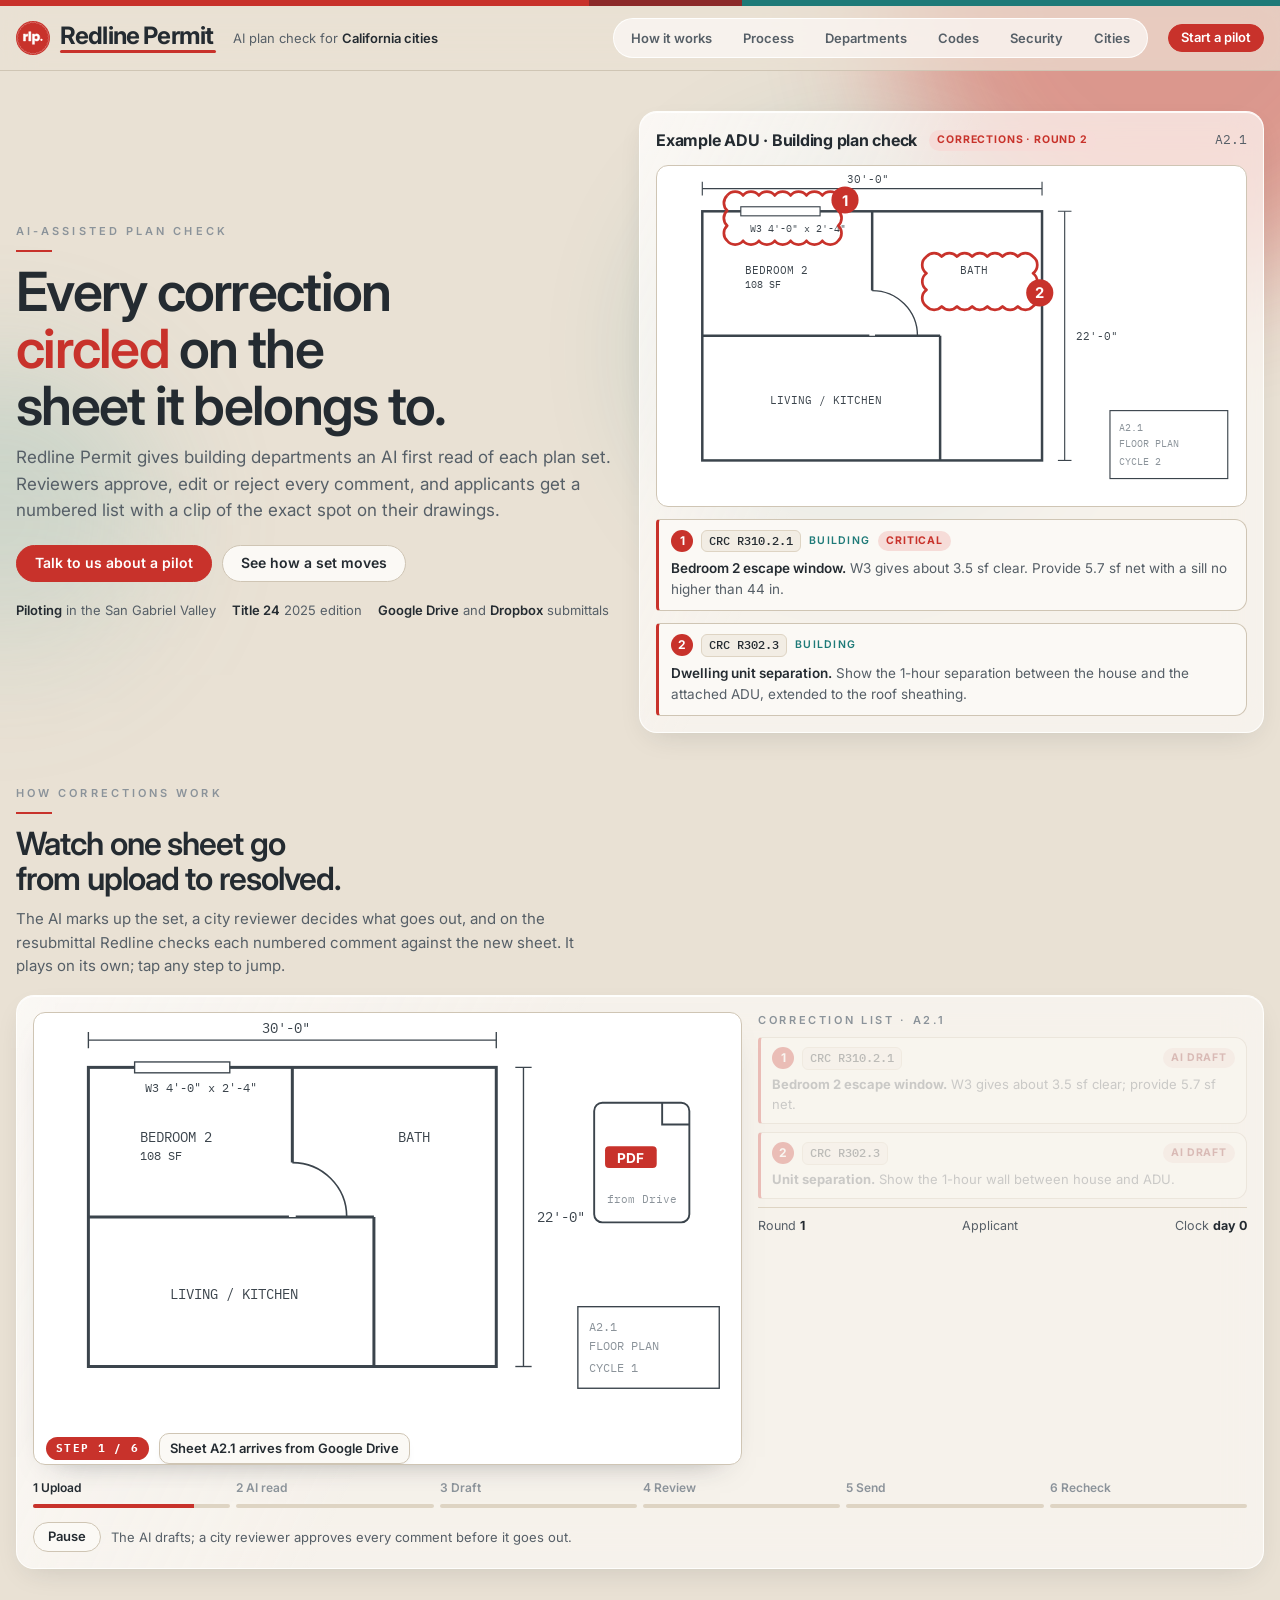
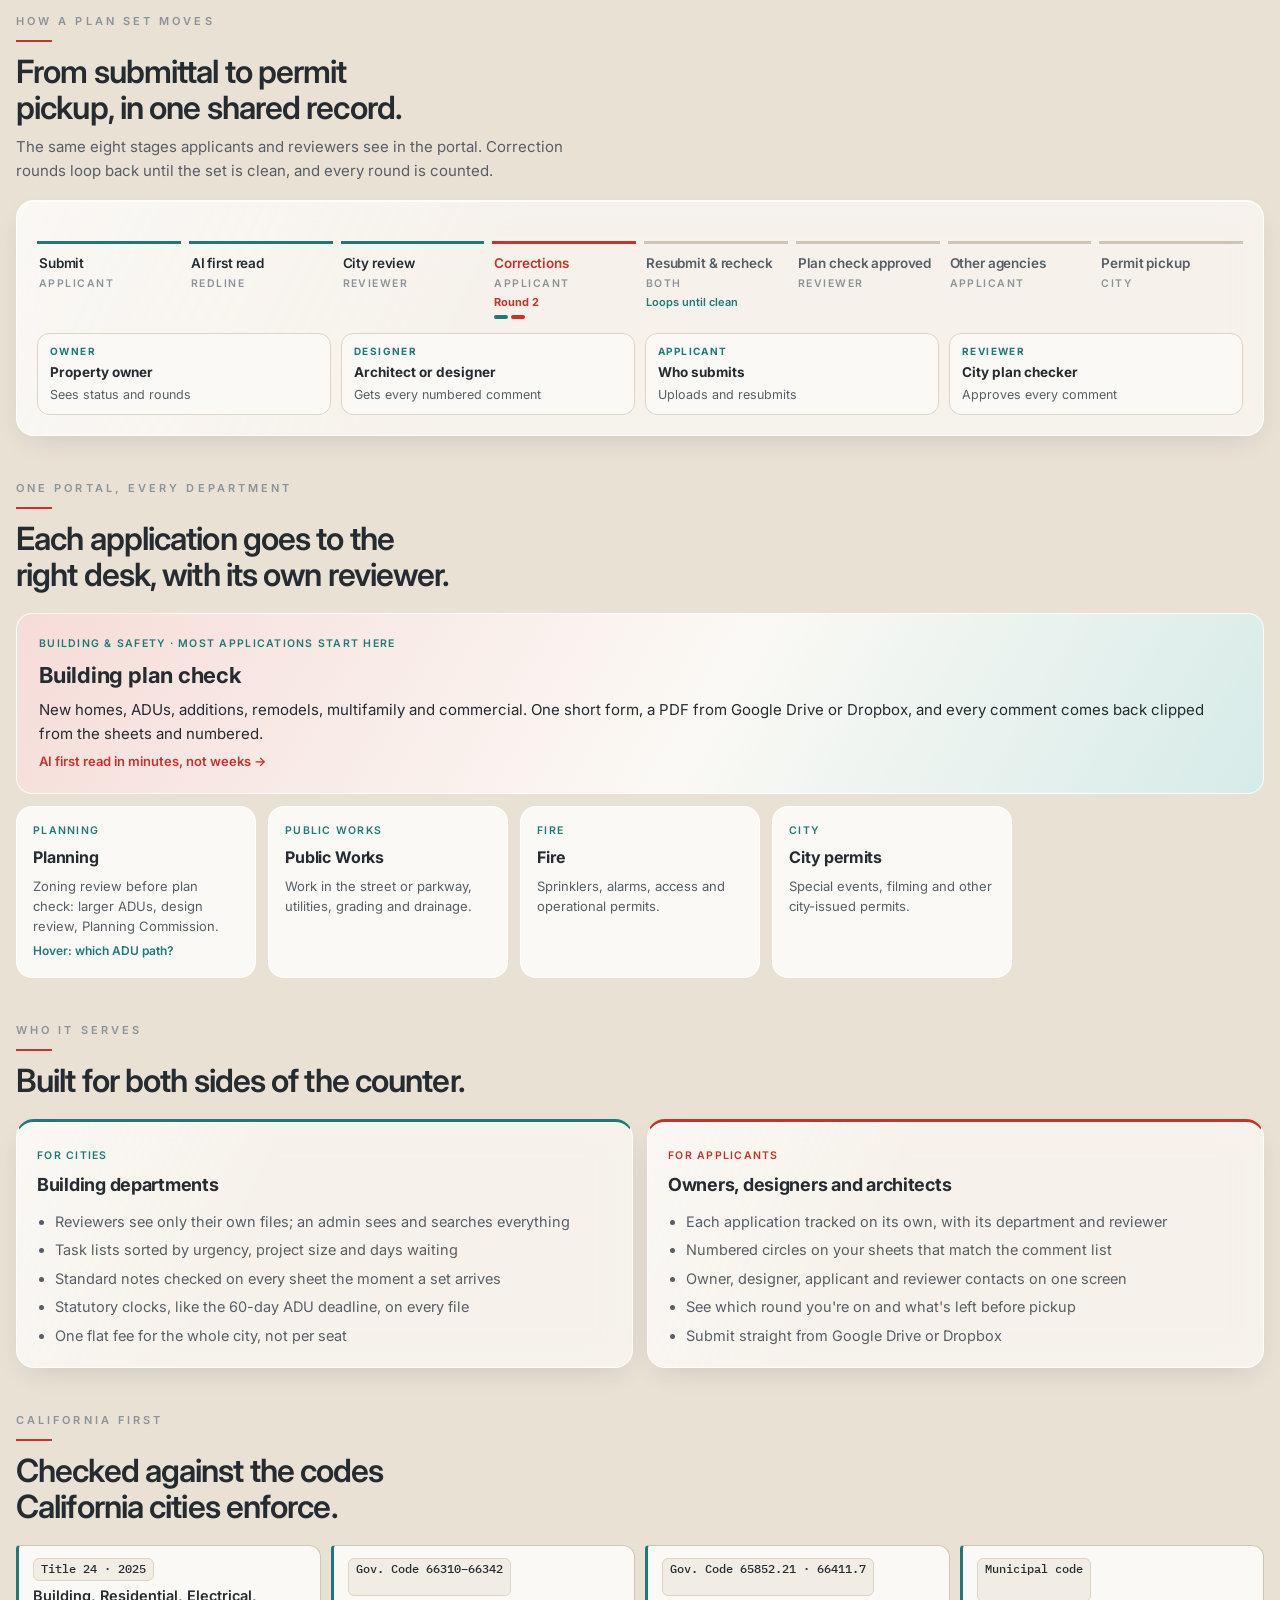
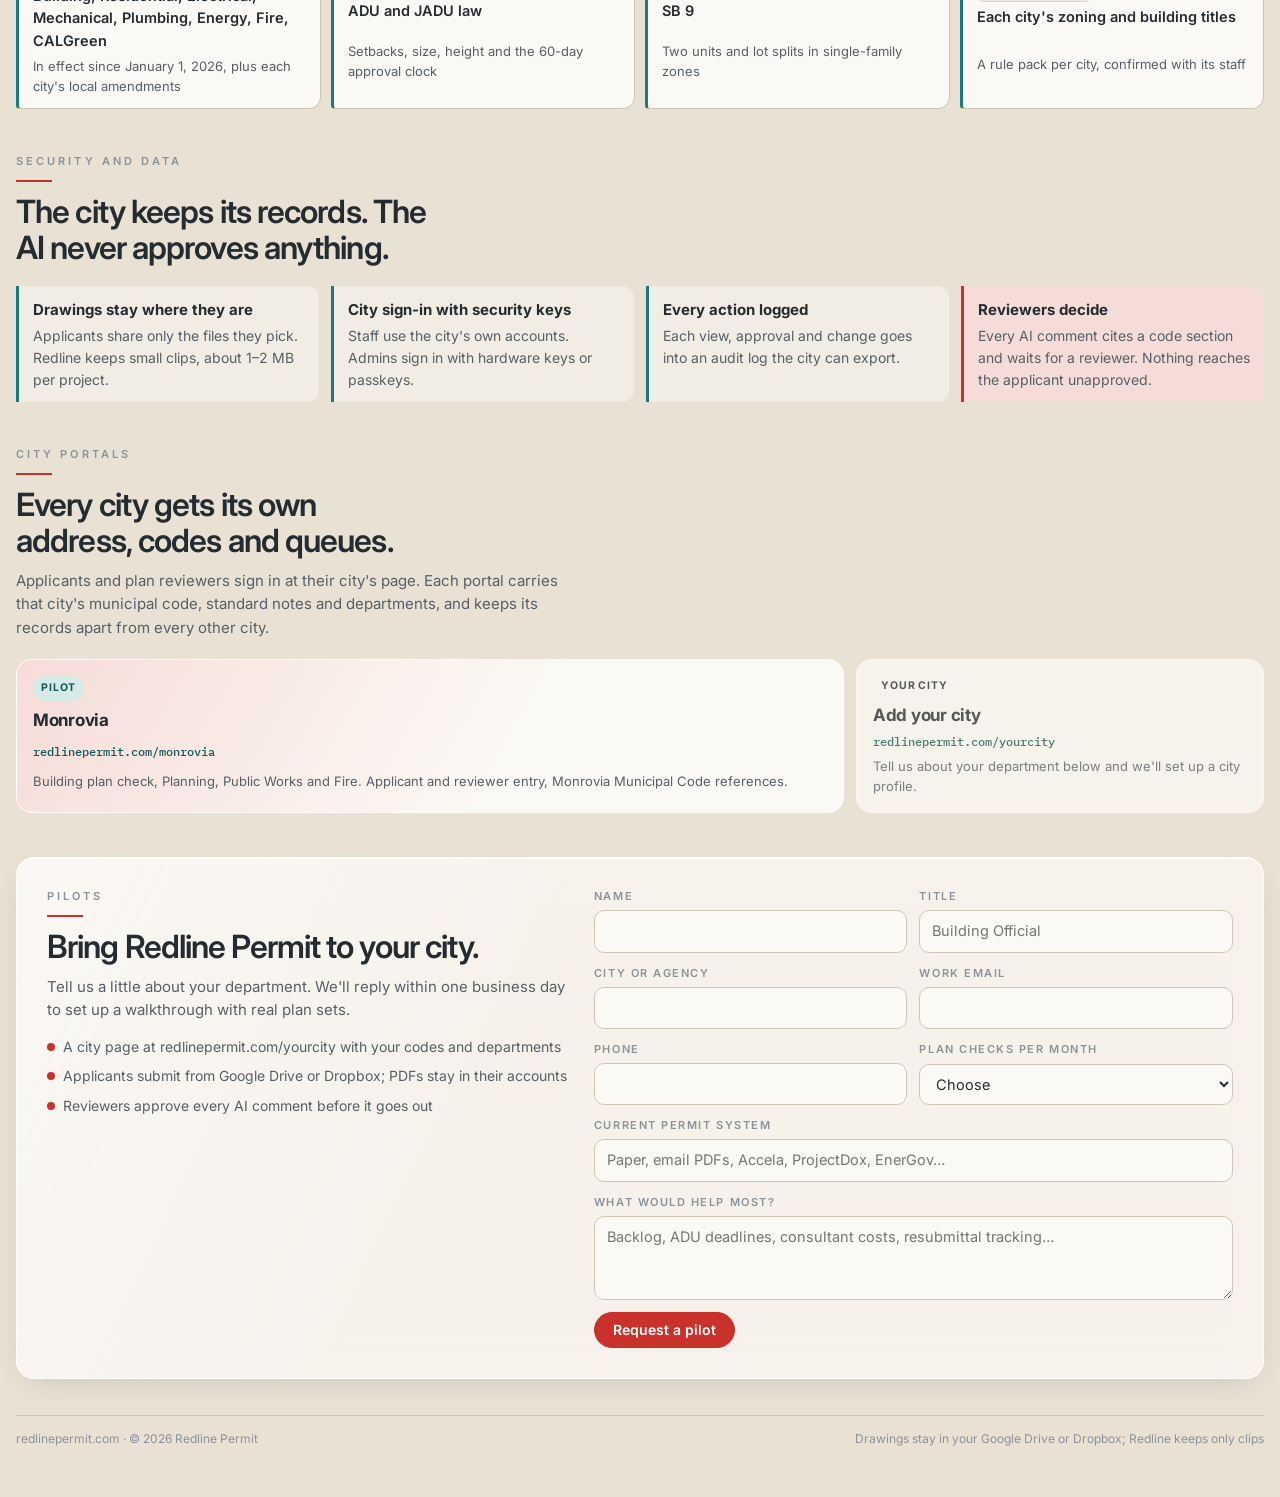
==== index.html @ 9be6566a "Landing: autoplaying corrections player, city portals section, pilot intake form Co-Authored-By: Cla" ====
<!doctype html>
<html lang="en">
<head>
<meta charset="utf-8">
<meta name="viewport" content="width=device-width, initial-scale=1">
<title>Redline Permit · AI plan check for California cities</title>
<meta name="description" content="Redline Permit: AI-assisted plan check for California cities. Every correction circled on the sheet it belongs to.">
<link rel="icon" type="image/svg+xml" href="logo.svg">
<meta property="og:title" content="Redline Permit · AI plan check for California cities">
<meta property="og:description" content="Redline Permit: AI-assisted plan check for California cities. Every correction circled on the sheet it belongs to.">
<meta property="og:image" content="https://redlinepermit.com/logo.svg">
<link rel="preconnect" href="https://fonts.googleapis.com">
<link rel="preconnect" href="https://fonts.gstatic.com" crossorigin>
<link rel="stylesheet" href="https://fonts.googleapis.com/css2?family=Inter:wght@400;500;600;700&family=IBM+Plex+Mono:wght@400;500&display=swap">
<link rel="stylesheet" href="assets/rp.css">
</head>
<body>
<div class="bg" aria-hidden="true"><span class="orb a"></span><span class="orb b"></span><span class="orb c"></span></div>
<div class="topline" aria-hidden="true"></div>
<header class="top"><div class="top-in">
  <a class="brandwrap" href="#" aria-label="Redline Permit home"><img class="mark" src="logo.svg" alt="" width="34" height="34"><span class="brand">Redline Permit</span></a>
  <span class="city">AI plan check for <b>California cities</b></span>
  <span class="spacer"></span>
  <nav class="seg" aria-label="Sections"><a href="#corrections">How it works</a><a href="#process">Process</a><a href="#departments">Departments</a><a href="#codes">Codes</a><a href="#security">Security</a><a href="#cities">Cities</a></nav>
  <a class="btn primary sm" href="#contact">Start a pilot</a>
</div></header>

<div class="wrap">
  <main>
    <div class="hero">
      <div>
        <div class="kicker">AI-assisted plan check</div>
        <h1>Every correction <em>circled</em> on the sheet it belongs to.</h1>
        <p class="sub">Redline Permit gives building departments an AI first read of each plan set. Reviewers approve, edit or reject every comment, and applicants get a numbered list with a clip of the exact spot on their drawings.</p>
        <div class="ctas"><a class="btn primary" href="#contact">Talk to us about a pilot</a><a class="btn" href="#process">See how a set moves</a></div>
        <div class="facts"><span><b>Piloting</b> in the San Gabriel Valley</span><span><b>Title 24</b> 2025 edition</span><span><b>Google Drive</b> and <b>Dropbox</b> submittals</span></div>
      </div>

      <figure class="panel ws" style="margin:0" aria-label="Example: a floor plan sheet with two numbered corrections circled in red">
        <div class="ws-h"><b>Example ADU · Building plan check</b><span class="pill p-corr">Corrections · round 2</span><span class="spacer"></span><span class="small" style="font-family:var(--f-mono)">A2.1</span></div>
        <div class="sheet-main">
          <svg viewBox="0 0 520 300" role="img" aria-hidden="true">
            <g fill="none" stroke="var(--line)" stroke-width="2.2">
              <rect x="40" y="40" width="300" height="220"/>
              <line x1="190" y1="40" x2="190" y2="150"/><line x1="40" y1="150" x2="250" y2="150"/><line x1="250" y1="150" x2="250" y2="260"/>
              <line x1="190" y1="110" x2="190" y2="150" stroke="var(--sheet)" stroke-width="5"/>
              <path d="M190 110 A40 40 0 0 1 230 150" stroke-width="1.2"/>
            </g>
            <g fill="none" stroke="var(--line)" stroke-width="1">
              <line x1="40" y1="20" x2="340" y2="20"/><line x1="40" y1="14" x2="40" y2="26"/><line x1="340" y1="14" x2="340" y2="26"/>
              <line x1="360" y1="40" x2="360" y2="260"/><line x1="354" y1="40" x2="366" y2="40"/><line x1="354" y1="260" x2="366" y2="260"/>
              <rect x="74" y="36" width="70" height="8" fill="var(--sheet)"/>
            </g>
            <g font-family="IBM Plex Mono, monospace" font-size="10" fill="var(--line)">
              <text x="168" y="15">30'-0"</text><text x="370" y="154">22'-0"</text>
              <text x="78" y="95">BEDROOM 2</text><text x="78" y="108" font-size="9">108 SF</text>
              <text x="268" y="95">BATH</text><text x="100" y="210">LIVING / KITCHEN</text>
              <text x="82" y="58" font-size="9">W3 4'-0" x 2'-4"</text>
            </g>
            <path id="cloud1" fill="none" stroke="var(--red)" stroke-width="2.4" stroke-linejoin="round"/>
            <path id="cloud2" fill="none" stroke="var(--red)" stroke-width="2.4" stroke-linejoin="round"/>
            <g font-family="Inter, sans-serif" font-weight="700" font-size="13" text-anchor="middle">
              <circle cx="166" cy="30" r="12" fill="var(--red)"/><text x="166" y="35" fill="#fff">1</text>
              <circle cx="338" cy="112" r="12" fill="var(--red)"/><text x="338" y="117" fill="#fff">2</text>
            </g>
            <g font-family="IBM Plex Mono, monospace" font-size="9" fill="var(--ink3)">
              <rect x="400" y="216" width="104" height="60" fill="none" stroke="var(--line)" stroke-width="1"/>
              <text x="408" y="234">A2.1</text><text x="408" y="248">FLOOR PLAN</text><text x="408" y="264">CYCLE 2</text>
            </g>
          </svg>
        </div>
        <div class="corr"><div class="corr-h"><span class="num">1</span><span class="cite">CRC R310.2.1</span><span class="dept">Building</span><span class="pill p-corr">Critical</span></div>
          <p><b>Bedroom 2 escape window.</b> W3 gives about 3.5 sf clear. Provide 5.7 sf net with a sill no higher than 44 in.</p></div>
        <div class="corr"><div class="corr-h"><span class="num">2</span><span class="cite">CRC R302.3</span><span class="dept">Building</span></div>
          <p><b>Dwelling unit separation.</b> Show the 1-hour separation between the house and the attached ADU, extended to the roof sheathing.</p></div>
      </figure>
    </div>

    <section id="corrections">
      <div class="kicker">How corrections work</div>
      <h2>Watch one sheet go from upload to resolved.</h2>
      <p class="sub">The AI marks up the set, a city reviewer decides what goes out, and on the resubmittal Redline checks each numbered comment against the new sheet. It plays on its own; tap any step to jump.</p>
      <div class="panel player" id="anim" aria-label="Animated example of a correction cycle">
        <div class="pl-grid">
          <div class="stagebox" id="stage">
            <svg viewBox="0 0 520 300" role="img" aria-label="Floor plan sheet A2.1 with corrections being marked">
              <g class="sheetg">
                <g fill="none" stroke="var(--line)" stroke-width="2.2">
                  <rect x="40" y="40" width="300" height="220"/>
                  <line x1="190" y1="40" x2="190" y2="150"/><line x1="40" y1="150" x2="250" y2="150"/><line x1="250" y1="150" x2="250" y2="260"/>
                  <line x1="190" y1="110" x2="190" y2="150" stroke="var(--sheet)" stroke-width="5"/>
                  <path d="M190 110 A40 40 0 0 1 230 150" stroke-width="1.2"/>
                </g>
                <g fill="none" stroke="var(--line)" stroke-width="1">
                  <line x1="40" y1="20" x2="340" y2="20"/><line x1="40" y1="14" x2="40" y2="26"/><line x1="340" y1="14" x2="340" y2="26"/>
                  <line x1="360" y1="40" x2="360" y2="260"/><line x1="354" y1="40" x2="366" y2="40"/><line x1="354" y1="260" x2="366" y2="260"/>
                  <rect class="win-old" x="74" y="36" width="70" height="8" fill="var(--sheet)"/>
                  <rect class="win-new" x="64" y="36" width="96" height="8" fill="var(--sheet)"/>
                </g>
                <g font-family="IBM Plex Mono, monospace" font-size="10" fill="var(--line)">
                  <text x="168" y="15">30'-0"</text><text x="370" y="154">22'-0"</text>
                  <text x="78" y="95">BEDROOM 2</text><text x="78" y="108" font-size="9">108 SF</text>
                  <text x="268" y="95">BATH</text><text x="100" y="210">LIVING / KITCHEN</text>
                  <text class="win-old" x="82" y="58" font-size="9">W3 4'-0" x 2'-4"</text>
                  <text class="win-new" x="82" y="58" font-size="9">W3 5'-4" x 4'-0"</text>
                  <text class="win-new" x="262" y="140" font-size="8">1-HR WALL</text>
                </g>
                <line class="win-new" x1="250" y1="150" x2="250" y2="260" stroke="var(--line)" stroke-width="5"/>
                <g font-family="IBM Plex Mono, monospace" font-size="9" fill="var(--ink3)">
                  <rect x="400" y="216" width="104" height="60" fill="none" stroke="var(--line)" stroke-width="1"/>
                  <text x="408" y="234">A2.1</text><text x="408" y="248">FLOOR PLAN</text><text x="408" y="264" id="cyc">CYCLE 1</text>
                </g>
              </g>
              <!-- step 1: file arrives from Drive -->
              <g class="drop">
                <rect x="412" y="66" width="70" height="88" rx="6" fill="var(--sheet)" stroke="var(--line)" stroke-width="1.4"/>
                <path d="M462 66 v16 h20" fill="none" stroke="var(--line)" stroke-width="1.4"/>
                <rect x="420" y="98" width="38" height="16" rx="3" fill="var(--red)"/>
                <text x="439" y="110" font-family="Inter, sans-serif" font-weight="700" font-size="10" fill="#fff" text-anchor="middle">PDF</text>
                <text x="447" y="140" font-family="IBM Plex Mono, monospace" font-size="8" fill="var(--ink3)" text-anchor="middle">from Drive</text>
              </g>
              <!-- step 2: AI scan -->
              <g class="scan"><rect x="20" y="10" width="360" height="3" fill="var(--teal)" opacity=".9"/><rect x="20" y="-30" width="360" height="40" fill="var(--teal)" opacity=".1"/></g>
              <g class="chk" font-family="IBM Plex Mono, monospace" font-size="9" fill="var(--teal-deep)">
                <text x="392" y="60">CRC R310 egress</text><text x="392" y="76">CRC R302 sep.</text><text x="392" y="92">CEC 210.12 AFCI</text><text x="392" y="108">CPC 408.3 valve</text><text x="392" y="124">MMC 17.44 ADU</text>
              </g>
              <!-- step 3: clouds + badges -->
              <path id="ac1" class="ac a"/>
              <path id="ac2" class="ac b"/>
              <g font-family="Inter, sans-serif" font-weight="700" font-size="13" text-anchor="middle">
                <g class="badge a"><circle cx="166" cy="30" r="12"/><text x="166" y="35" fill="#fff">1</text></g>
                <g class="badge b"><circle cx="338" cy="112" r="12"/><text x="338" y="117" fill="#fff">2</text></g>
              </g>
              <!-- step 4: reviewer cursor -->
              <g class="cursor" id="cursor"><path d="M0 0 L0 18 L5 13 L9 22 L12 21 L8 12 L15 12 Z" fill="var(--ink)" stroke="#fff" stroke-width="1.2"/></g>
              <!-- step 5: sent -->
              <g class="env"><rect x="400" y="170" width="54" height="36" rx="4" fill="var(--red)"/><path d="M400 172 L427 192 L454 172" fill="none" stroke="#fff" stroke-width="2"/></g>
            </svg>
            <div class="cap" aria-live="polite"><span class="stepno" id="stepno">STEP 1 / 6</span><span class="captxt" id="captxt">Sheet A2.1 arrives from Google Drive</span></div>
          </div>
          <div class="side">
            <h4>Correction list · A2.1</h4>
            <div class="ccard" id="cc1"><div class="corr-h"><span class="num">1</span><span class="cite">CRC R310.2.1</span><span class="pill draft st" id="p1">AI draft</span></div><p><b>Bedroom 2 escape window.</b> W3 gives about 3.5 sf clear; provide 5.7 sf net.</p></div>
            <div class="ccard" id="cc2"><div class="corr-h"><span class="num">2</span><span class="cite">CRC R302.3</span><span class="pill draft st" id="p2">AI draft</span></div><p id="t2"><b>Unit separation.</b> Show the 1-hour wall between house and ADU.</p></div>
            <div class="status"><span>Round <b id="rnd">1</b></span><span id="who">Applicant</span><span>Clock <b id="clk">day 0</b></span></div>
          </div>
        </div>
        <div class="timeline" id="tl" role="tablist" aria-label="Steps">
          <button class="tl" type="button" data-s="0"><span>1 Upload</span><i><b></b></i></button>
          <button class="tl" type="button" data-s="1"><span>2 AI read</span><i><b></b></i></button>
          <button class="tl" type="button" data-s="2"><span>3 Draft</span><i><b></b></i></button>
          <button class="tl" type="button" data-s="3"><span>4 Review</span><i><b></b></i></button>
          <button class="tl" type="button" data-s="4"><span>5 Send</span><i><b></b></i></button>
          <button class="tl" type="button" data-s="5"><span>6 Recheck</span><i><b></b></i></button>
        </div>
        <div class="plctl"><button class="btn" id="play" type="button" aria-pressed="true">Pause</button><span class="small">The AI drafts; a city reviewer approves every comment before it goes out.</span></div>
      </div>
    </section>

    <section id="process">
      <div class="kicker">How a plan set moves</div>
      <h2>From submittal to permit pickup, in one shared record.</h2>
      <p class="sub">The same eight stages applicants and reviewers see in the portal. Correction rounds loop back until the set is clean, and every round is counted.</p>
      <div class="panel" style="margin-top:18px">
        <div class="rail" role="list" aria-label="Example project at round 2">
          <div class="stage done" role="listitem"><b>Submit</b><span class="who">Applicant</span></div>
          <div class="stage done" role="listitem"><b>AI first read</b><span class="who">Redline</span></div>
          <div class="stage done" role="listitem"><b>City review</b><span class="who">Reviewer</span></div>
          <div class="stage now" role="listitem"><b>Corrections</b><span class="who">Applicant</span><span class="round">Round 2</span><span class="rounds"><i></i><i class="cur"></i></span></div>
          <div class="stage" role="listitem"><b>Resubmit &amp; recheck</b><span class="who">Both</span><span class="loop">Loops until clean</span></div>
          <div class="stage" role="listitem"><b>Plan check approved</b><span class="who">Reviewer</span></div>
          <div class="stage" role="listitem"><b>Other agencies</b><span class="who">Applicant</span></div>
          <div class="stage" role="listitem"><b>Permit pickup</b><span class="who">City</span></div>
        </div>
        <div class="people">
          <div class="person"><span class="role">Owner</span><b>Property owner</b><span>Sees status and rounds</span></div>
          <div class="person"><span class="role">Designer</span><b>Architect or designer</b><span>Gets every numbered comment</span></div>
          <div class="person"><span class="role">Applicant</span><b>Who submits</b><span>Uploads and resubmits</span></div>
          <div class="person"><span class="role">Reviewer</span><b>City plan checker</b><span>Approves every comment</span></div>
        </div>
      </div>
    </section>

    <section id="departments">
      <div class="kicker">One portal, every department</div>
      <h2>Each application goes to the right desk, with its own reviewer.</h2>
      <div class="deptgrid">
        <div class="dcard main"><span class="dept">Building &amp; Safety · most applications start here</span><b>Building plan check</b>
          <span>New homes, ADUs, additions, remodels, multifamily and commercial. One short form, a PDF from Google Drive or Dropbox, and every comment comes back clipped from the sheets and numbered.</span>
          <span class="go">AI first read in minutes, not weeks →</span></div>
        <div class="dcard" tabindex="0"><span class="dept">Planning</span><b>Planning</b><span class="small">Zoning review before plan check: larger ADUs, design review, Planning Commission.</span><span class="hint">Hover: which ADU path?</span>
          <span class="tip"><b>Which Planning path is an ADU?</b>
            <span class="row"><span class="k">800 sf or less</span><span>Planning takes a quick look at setbacks, height and location, then it goes straight to Building plan check.</span>
            <span class="k">Over 800 sf</span><span>Full Planning review first, under the state 60-day clock. Plan check starts after Planning signs off.</span></span></span></div>
        <div class="dcard"><span class="dept">Public Works</span><b>Public Works</b><span class="small">Work in the street or parkway, utilities, grading and drainage.</span></div>
        <div class="dcard"><span class="dept">Fire</span><b>Fire</b><span class="small">Sprinklers, alarms, access and operational permits.</span></div>
        <div class="dcard"><span class="dept">City</span><b>City permits</b><span class="small">Special events, filming and other city-issued permits.</span></div>
      </div>
    </section>

    <section id="who">
      <div class="kicker">Who it serves</div>
      <h2>Built for both sides of the counter.</h2>
      <div class="two">
        <div class="panel"><span class="dept">For cities</span><h3 style="margin-top:6px">Building departments</h3><ul>
          <li>Reviewers see only their own files; an admin sees and searches everything</li>
          <li>Task lists sorted by urgency, project size and days waiting</li>
          <li>Standard notes checked on every sheet the moment a set arrives</li>
          <li>Statutory clocks, like the 60-day ADU deadline, on every file</li>
          <li>One flat fee for the whole city, not per seat</li></ul></div>
        <div class="panel app"><span class="dept" style="color:var(--red)">For applicants</span><h3 style="margin-top:6px">Owners, designers and architects</h3><ul>
          <li>Each application tracked on its own, with its department and reviewer</li>
          <li>Numbered circles on your sheets that match the comment list</li>
          <li>Owner, designer, applicant and reviewer contacts on one screen</li>
          <li>See which round you're on and what's left before pickup</li>
          <li>Submit straight from Google Drive or Dropbox</li></ul></div>
      </div>
    </section>

    <section id="codes">
      <div class="kicker">California first</div>
      <h2>Checked against the codes California cities enforce.</h2>
      <div class="codes">
        <div class="code"><span class="cite">Title 24 · 2025</span><b>Building, Residential, Electrical, Mechanical, Plumbing, Energy, Fire, CALGreen</b><span class="small">In effect since January 1, 2026, plus each city's local amendments</span></div>
        <div class="code"><span class="cite">Gov. Code 66310–66342</span><b>ADU and JADU law</b><span class="small">Setbacks, size, height and the 60-day approval clock</span></div>
        <div class="code"><span class="cite">Gov. Code 65852.21 · 66411.7</span><b>SB 9</b><span class="small">Two units and lot splits in single-family zones</span></div>
        <div class="code"><span class="cite">Municipal code</span><b>Each city's zoning and building titles</b><span class="small">A rule pack per city, confirmed with its staff</span></div>
      </div>
    </section>

    <section id="security">
      <div class="kicker">Security and data</div>
      <h2>The city keeps its records. The AI never approves anything.</h2>
      <div class="factgrid">
        <div class="note"><b>Drawings stay where they are</b>Applicants share only the files they pick. Redline keeps small clips, about 1–2 MB per project.</div>
        <div class="note"><b>City sign-in with security keys</b>Staff use the city's own accounts. Admins sign in with hardware keys or passkeys.</div>
        <div class="note"><b>Every action logged</b>Each view, approval and change goes into an audit log the city can export.</div>
        <div class="note red"><b>Reviewers decide</b>Every AI comment cites a code section and waits for a reviewer. Nothing reaches the applicant unapproved.</div>
      </div>
    </section>

    <section id="cities">
      <div class="kicker">City portals</div>
      <h2>Every city gets its own address, codes and queues.</h2>
      <p class="sub">Applicants and plan reviewers sign in at their city's page. Each portal carries that city's municipal code, standard notes and departments, and keeps its records apart from every other city.</p>
      <div class="citygrid">
        <a class="city-card live" href="monrovia/"><span class="pill p-ok" style="justify-self:start">Pilot</span><b>Monrovia</b><span class="url">redlinepermit.com/monrovia</span><span class="small">Building plan check, Planning, Public Works and Fire. Applicant and reviewer entry, Monrovia Municipal Code references.</span></a>
        <a class="city-card soon" href="#contact"><span class="pill" style="justify-self:start">Your city</span><b>Add your city</b><span class="url">redlinepermit.com/yourcity</span><span class="small">Tell us about your department below and we'll set up a city profile.</span></a>
      </div>
    </section>

    <section id="contact">
      <div class="panel intake">
        <div><div class="kicker">Pilots</div><h2>Bring Redline Permit to your city.</h2>
          <p class="sub">Tell us a little about your department. We'll reply within one business day to set up a walkthrough with real plan sets.</p>
          <ul class="checks">
            <li>A city page at redlinepermit.com/yourcity with your codes and departments</li>
            <li>Applicants submit from Google Drive or Dropbox; PDFs stay in their accounts</li>
            <li>Reviewers approve every AI comment before it goes out</li>
          </ul></div>
        <form class="form" id="intake" novalidate>
          <label>Name<input name="name" autocomplete="name" required></label>
          <label>Title<input name="title" autocomplete="organization-title" placeholder="Building Official"></label>
          <label>City or agency<input name="city" autocomplete="organization" required></label>
          <label>Work email<input name="email" type="email" autocomplete="email" required></label>
          <label>Phone<input name="phone" type="tel" autocomplete="tel"></label>
          <label>Plan checks per month<select name="volume"><option value="">Choose</option><option>Under 25</option><option>25–75</option><option>75–200</option><option>200+</option></select></label>
          <label class="full">Current permit system<input name="system" placeholder="Paper, email PDFs, Accela, ProjectDox, EnerGov…"></label>
          <label class="full">What would help most?<textarea name="message" placeholder="Backlog, ADU deadlines, consultant costs, resubmittal tracking…"></textarea></label>
          <input class="hp" name="_honey" tabindex="-1" autocomplete="off" aria-hidden="true">
          <div class="full" style="display:flex;gap:12px;align-items:center;flex-wrap:wrap"><button class="btn primary" type="submit" id="send">Request a pilot</button><span class="formmsg" id="formmsg" aria-live="polite"></span></div>
        </form>
      </div>
    </section>
  </main>

  <footer class="foot"><span>redlinepermit.com · © 2026 Redline Permit</span><span>Drawings stay in your Google Drive or Dropbox; Redline keeps only clips</span></footer>
</div>
<script>
// Revision clouds: scalloped arcs around a rectangle.
function cloud(id,x,y,w,h,r){
  const el=document.getElementById(id); if(!el) return;
  const pts=[]; const step=r*1.6;
  const edge=(x1,y1,x2,y2)=>{const len=Math.hypot(x2-x1,y2-y1),n=Math.max(2,Math.round(len/step));for(let i=0;i<n;i++)pts.push([x1+(x2-x1)*i/n,y1+(y2-y1)*i/n]);};
  edge(x,y,x+w,y);edge(x+w,y,x+w,y+h);edge(x+w,y+h,x,y+h);edge(x,y+h,x,y);
  let d=`M${pts[0][0]} ${pts[0][1]}`;
  for(let i=1;i<=pts.length;i++){const p=pts[i%pts.length];d+=` A${r} ${r} 0 0 1 ${p[0].toFixed(1)} ${p[1].toFixed(1)}`;}
  el.setAttribute("d",d);
  try{el.style.setProperty("--len",Math.ceil(el.getTotalLength()));}catch(e){}
}
cloud("cloud1",62,26,98,40,9);
cloud("cloud2",238,80,94,44,9);
cloud("ac1",54,26,112,40,9);
cloud("ac2",238,80,94,44,9);
/* corrections player: autoplays on load, loops, click a step to jump */
(function(){
  const stage=document.getElementById("stage"); if(!stage) return;
  const tls=[...document.querySelectorAll("#tl .tl")], btn=document.getElementById("play");
  const $=id=>document.getElementById(id);
  const cc1=$("cc1"),cc2=$("cc2"),p1=$("p1"),p2=$("p2"),t2=$("t2"),cyc=$("cyc"),cur=$("cursor");
  const reduce=matchMedia("(prefers-reduced-motion: reduce)").matches;
  const DUR=[2800,3200,3600,3800,3000,4200];
  const MSG=["Sheet A2.1 arrives from Google Drive","AI first read: Title 24 + Monrovia standard notes","Two corrections clouded and numbered","City reviewer approves #1 and edits #2","Correction letter sent to the designer","Resubmittal: Redline confirms both are fixed"];
  const WHO=["Applicant","Redline AI","Redline AI","City reviewer","Applicant","Redline + reviewer"];
  const CLK=["day 0","day 0","day 1","day 3","day 3","day 12"];
  let s=0, playing=!reduce, timer=null, t0=performance.now();
  const pill=(el,txt,cls)=>{el.textContent=txt;el.className="pill st "+cls;};
  function show(n){
    s=n;
    stage.className="stagebox on s"+n+(n>=2?" drawn":"")+(n>=5?" done":"");
    tls.forEach((b,i)=>{b.className="tl"+(i<n?" past":i===n?" cur":"");b.setAttribute("aria-selected",i===n);b.querySelector("b").style.width=i<n?"100%":"0";});
    cc1.classList.toggle("show",n>=2); cc2.classList.toggle("show",n>=2);
    cc1.classList.toggle("ok",n>=5); cc2.classList.toggle("ok",n>=5);
    cc1.classList.remove("hl"); cc2.classList.remove("hl");
    if(n<3){pill(p1,"AI draft","draft");pill(p2,"AI draft","draft");t2.innerHTML="<b>Unit separation.</b> Show the 1-hour wall between house and ADU.";}
    else if(n<5){pill(p1,"Approved","p-ok");pill(p2,"Edited","p-ok");t2.innerHTML="<b>Unit separation.</b> Show the 1-hour wall between house and ADU, <u>extended to the roof sheathing</u>.";}
    else{pill(p1,"Resolved ✓","p-ok");pill(p2,"Resolved ✓","p-ok");}
    if(n===4){pill(p1,"Sent","p-corr");pill(p2,"Sent","p-corr");}
    if(n===3){ /* cursor visits badge 1, then badge 2 */
      cur.style.transition="none"; cur.setAttribute("transform","translate(430 260)");
      cur.style.transform="translate(430px,260px)"; void cur.getBoundingClientRect(); cur.style.transition="";
      setTimeout(()=>{if(s===3){cur.style.transform="translate(170px,36px)";cc1.classList.add("hl");}},150);
      setTimeout(()=>{if(s===3){cur.style.transform="translate(342px,118px)";cc1.classList.remove("hl");cc2.classList.add("hl");}},1800);
    }
    cyc.textContent=n>=5?"CYCLE 2":"CYCLE 1";
    $("rnd").textContent=n>=5?"2":"1"; $("who").textContent=WHO[n]; $("clk").textContent=CLK[n];
    $("stepno").textContent="STEP "+(n+1)+" / 6"; $("captxt").textContent=MSG[n];
    t0=performance.now(); clearTimeout(timer);
    if(playing) timer=setTimeout(()=>show((s+1)%6),DUR[n]);
  }
  function tick(now){
    const b=tls[s]&&tls[s].querySelector("b");
    if(b) b.style.width=(playing?Math.min(100,(now-t0)/DUR[s]*100):100)+"%";
    requestAnimationFrame(tick);
  }
  function setPlay(p){playing=p;btn.textContent=p?"Pause":"Play";btn.setAttribute("aria-pressed",p);}
  btn.onclick=()=>{setPlay(!playing);if(playing)show((s+1)%6);else clearTimeout(timer);};
  tls.forEach((b,i)=>b.onclick=()=>{setPlay(false);show(i);});
  document.addEventListener("visibilitychange",()=>{if(document.hidden)clearTimeout(timer);else if(playing)show(s);});
  if(reduce) show(2); else show(0);
  requestAnimationFrame(tick);
})();
/* pilot intake form: FormSubmit, with an email fallback */
(function(){
  const f=document.getElementById("intake"); if(!f) return;
  const msg=document.getElementById("formmsg"), send=document.getElementById("send");
  const TO="hello@redlinepermit.com";
  f.addEventListener("submit",async e=>{
    e.preventDefault();
    const d=Object.fromEntries(new FormData(f).entries());
    if(d._honey) return;
    if(!d.name||!d.city||!/^\S+@\S+\.\S+$/.test(d.email||"")){msg.className="formmsg err";msg.textContent="Please add your name, city and a work email.";return;}
    send.disabled=true; msg.className="formmsg"; msg.textContent="Sending…";
    const body={...d,_subject:"Pilot request: "+d.city,_template:"table",_captcha:"false"}; delete body._honey;
    try{
      const r=await fetch("https://formsubmit.co/ajax/"+TO,{method:"POST",headers:{"Content-Type":"application/json",Accept:"application/json"},body:JSON.stringify(body)});
      const j=await r.json().catch(()=>({}));
      if(!r.ok||String(j.success)==="false") throw new Error(j.message||"send failed");
      f.reset(); msg.className="formmsg ok"; msg.textContent="Thanks. We'll be in touch within one business day.";
    }catch(err){
      const lines=["Name: "+d.name,"Title: "+(d.title||""),"City/agency: "+d.city,"Email: "+d.email,"Phone: "+(d.phone||""),"Plan checks/month: "+(d.volume||""),"Current system: "+(d.system||""),"",d.message||""];
      msg.className="formmsg err"; msg.innerHTML='Couldn\'t send from here. <a href="mailto:'+TO+'?subject='+encodeURIComponent("Pilot request: "+d.city)+'&body='+encodeURIComponent(lines.join("\n"))+'">Email it instead</a>.';
    }finally{send.disabled=false;}
  });
})();
</script>
</body>
</html>
---- assets/rp.css ----
/* Layout: same Sand & Glass system as the Monrovia portal — sand page, blurred red/teal orbs, frosted header, glass panels, department cards, 8-stage rail. */
:root{
  --sand:#E9E1D4; --sand2:#F2EDE4; --sand3:#DED4C3; --glass:rgba(251,249,245,.72); --glass-solid:#FBF9F5; --hair:#CFC5B4;
  --ink:#242B31; --ink2:#565F67; --ink3:#8B939A;
  --red:#C8322B; --red-soft:#F6DCD8; --oxblood:#8C2A2A; --ox-soft:#EFD9D4;
  --teal:#1E7A78; --teal-deep:#145856; --teal-soft:#D6EBE8;
  --sheet:#FFFFFF; --line:#3B444C; --hdr:rgba(233,225,212,.72); --rim:rgba(255,255,255,.85);
  --f-body:"Inter",Helvetica,Arial,sans-serif; --f-mono:"IBM Plex Mono",ui-monospace,Menlo,Consolas,monospace;
  color-scheme:light;
}
@media (prefers-color-scheme: dark){:root:not([data-theme="light"]){
  --sand:#17191B; --sand2:#1F2326; --sand3:#2A2F33; --glass:rgba(34,38,42,.72); --glass-solid:#22262A; --hair:#3A4046;
  --ink:#ECE6DC; --ink2:#B5AEA3; --ink3:#8A857D;
  --red:#E5574F; --red-soft:#3A1F1E; --oxblood:#C66A62; --ox-soft:#33201F;
  --teal:#4FB3AE; --teal-deep:#7CCBC6; --teal-soft:#16302F;
  --sheet:#1B1F23; --line:#C9C2B6; --hdr:rgba(23,25,27,.75); --rim:rgba(255,255,255,.08); color-scheme:dark}}
:root[data-theme="dark"]{
  --sand:#17191B; --sand2:#1F2326; --sand3:#2A2F33; --glass:rgba(34,38,42,.72); --glass-solid:#22262A; --hair:#3A4046;
  --ink:#ECE6DC; --ink2:#B5AEA3; --ink3:#8A857D;
  --red:#E5574F; --red-soft:#3A1F1E; --oxblood:#C66A62; --ox-soft:#33201F;
  --teal:#4FB3AE; --teal-deep:#7CCBC6; --teal-soft:#16302F;
  --sheet:#1B1F23; --line:#C9C2B6; --hdr:rgba(23,25,27,.75); --rim:rgba(255,255,255,.08); color-scheme:dark}
*{box-sizing:border-box}
html{background:var(--sand)}
body{background:var(--sand);color:var(--ink);font:400 15px/1.55 var(--f-body);margin:0;-webkit-font-smoothing:antialiased;overflow-x:hidden;position:relative}
a{color:var(--red)}
:focus-visible{outline:2px solid var(--red);outline-offset:2px;border-radius:6px}
/* background orbs + top line, as in the portal */
.bg{position:absolute;inset:0 0 auto 0;height:900px;overflow:hidden;pointer-events:none;z-index:0;-webkit-mask-image:linear-gradient(#000 50%,transparent);mask-image:linear-gradient(#000 50%,transparent)}
.orb{position:absolute;border-radius:50%;filter:blur(64px)}
.orb.a{width:560px;height:560px;background:var(--red);top:-280px;right:-170px;opacity:.42}
.orb.b{width:380px;height:380px;background:var(--teal);top:160px;right:18%;opacity:.26}
.orb.c{width:320px;height:320px;background:#5FA8A3;top:360px;left:-160px;opacity:.22}
.topline{height:6px;background:linear-gradient(90deg,var(--red) 0 46%,var(--oxblood) 46% 58%,var(--teal) 58% 100%);position:relative;z-index:6}
.wrap{max-width:1280px;margin:0 auto;padding-inline:16px;padding-block:0 48px;position:relative;z-index:1}
/* glass */
.panel{position:relative;background:var(--glass);border:1px solid var(--rim);border-radius:18px;padding:20px;
  backdrop-filter:blur(18px) saturate(1.2);-webkit-backdrop-filter:blur(18px) saturate(1.2);
  box-shadow:0 1px 0 var(--rim) inset,0 10px 30px -12px rgba(36,43,49,.18)}
.panel::before{content:"";position:absolute;inset:0;border-radius:inherit;pointer-events:none;background:linear-gradient(116deg,rgba(255,255,255,.45),rgba(255,255,255,0) 38%)}
.panel>*{position:relative}
/* header */
header.top{position:sticky;top:0;z-index:5;background:var(--hdr);backdrop-filter:blur(16px) saturate(1.2);-webkit-backdrop-filter:blur(16px) saturate(1.2);border-bottom:1px solid var(--hair)}
.top-in{max-width:1280px;margin:0 auto;padding:12px 16px;display:flex;gap:10px 20px;align-items:center;flex-wrap:wrap}
.brand{font-weight:700;font-size:24px;letter-spacing:-.035em;line-height:1;position:relative;padding-bottom:5px;color:var(--ink);text-decoration:none}
.brand::after{content:"";position:absolute;left:0;right:-3px;bottom:0;height:3px;border-radius:2px;background:var(--red)}
.brandwrap{display:inline-flex;align-items:center;gap:10px;text-decoration:none}
.mark{width:34px;height:34px;display:block;flex:none}
.city{font-size:13px;color:var(--ink2)}
.city b{color:var(--ink);font-weight:600}
.spacer{flex:1}
.seg{display:inline-flex;background:var(--glass);border:1px solid var(--rim);border-radius:999px;padding:3px;gap:3px;flex-wrap:wrap}
.seg a{padding:6px 14px;border-radius:999px;font-size:13px;font-weight:600;color:var(--ink2);text-decoration:none}
.seg a:hover{background:var(--ink);color:var(--sand)}
/* type */
.kicker{font-size:11px;font-weight:600;letter-spacing:.28em;text-transform:uppercase;color:var(--ink3)}
.kicker::after{content:"";display:block;width:36px;height:2px;background:var(--red);margin-top:10px}
h1,h2,h3{margin:0;text-wrap:balance}
h2{font-weight:600;font-size:clamp(24px,3.2vw,32px);letter-spacing:-.028em;line-height:1.12;margin-top:12px;max-width:26ch}
.sub{color:var(--ink2);max-width:62ch;margin:10px 0 0}
.small{font-size:13px;color:var(--ink2)}
section{margin-top:44px}
/* buttons + pills */
.btn{display:inline-flex;align-items:center;gap:8px;border:1px solid var(--hair);background:var(--glass-solid);border-radius:999px;padding:9px 18px;font:600 14px/1.2 var(--f-body);cursor:pointer;color:var(--ink);text-decoration:none}
.btn:hover{border-color:var(--teal)}
.btn.primary{background:var(--red);border-color:var(--red);color:#fff}
.btn.primary:hover{background:#B42B25}
.btn.sm{padding:5px 12px;font-size:13px}
.pill{display:inline-flex;align-items:center;gap:5px;font-size:10.5px;font-weight:700;padding:2px 8px;border-radius:999px;white-space:nowrap;letter-spacing:.08em;text-transform:uppercase}
.p-corr{background:var(--red-soft);color:var(--red)}
.p-ok{background:var(--teal-soft);color:var(--teal-deep)}
/* hero */
.hero{display:grid;grid-template-columns:minmax(0,1fr) minmax(0,1.05fr);gap:28px;align-items:center;padding:40px 0 8px}
.hero h1{margin-top:12px;font-size:clamp(32px,5.4vw,54px);font-weight:600;letter-spacing:-.032em;line-height:1.05;max-width:16ch}
.hero h1 em{font-style:normal;color:var(--red)}
.hero .sub{font-size:17px}
.ctas{display:flex;gap:10px;flex-wrap:wrap;margin-top:22px}
.facts{display:flex;flex-wrap:wrap;gap:6px 16px;font-size:13px;color:var(--ink2);margin-top:18px}
.facts b{color:var(--ink);font-weight:600}
/* demo workspace in hero */
.ws{display:grid;gap:12px;padding:16px}
.ws-h{display:flex;gap:8px 12px;align-items:center;flex-wrap:wrap}
.ws-h b{font-size:16px;letter-spacing:-.015em}
.sheet-main{background:var(--sheet);border:1px solid var(--hair);border-radius:12px;overflow:hidden}
.sheet-main svg{display:block;width:100%;height:auto}
.corr{border:1px solid var(--hair);border-left:3px solid var(--red);border-radius:4px 12px 12px 4px;padding:10px 12px;display:grid;gap:6px;background:var(--glass-solid)}
.corr-h{display:flex;gap:8px;flex-wrap:wrap;align-items:center;font-size:12px}
.num{width:22px;height:22px;border-radius:50%;background:var(--red);color:#fff;font:700 12px/22px var(--f-body);text-align:center;flex:none}
.cite{font-family:var(--f-mono);font-size:12px;font-weight:500;color:var(--ink);background:var(--sand2);border:1px solid var(--sand3);border-radius:6px;padding:1px 7px}
.dept{font-size:10.5px;text-transform:uppercase;letter-spacing:.12em;font-weight:600;color:var(--teal)}
.corr p{margin:0;font-size:13.5px;color:var(--ink2)}
.corr p b{color:var(--ink);font-weight:600}
/* process rail, as in the portal */
.rail{display:grid;grid-template-columns:repeat(8,minmax(0,1fr));gap:8px;margin:20px 0 6px}
.stage{padding:9px 2px 0;border-top:3px solid var(--hair);font-size:12px;color:var(--ink3);min-width:0}
.stage b{display:block;font-size:13.5px;color:var(--ink2);font-weight:600;letter-spacing:-.01em}
.stage.done{border-color:var(--teal)}
.stage.done b{color:var(--ink)}
.stage.now{border-color:var(--red)}
.stage.now b{color:var(--red)}
.who{font-size:10.5px;text-transform:uppercase;letter-spacing:.14em;font-weight:600}
.stage .round{display:block;font-size:11px;font-weight:700;color:var(--red);margin-top:2px}
.stage .loop{display:block;font-size:11px;color:var(--teal);font-weight:600;margin-top:2px}
.rounds{display:flex;gap:3px;margin-top:4px}.rounds i{width:14px;height:4px;border-radius:2px;background:var(--teal)}.rounds i.cur{background:var(--red)}
@media (max-width:760px){.rail{grid-template-columns:repeat(4,minmax(0,1fr))}}
/* department cards, as on the portal home */
.deptgrid{display:grid;grid-template-columns:repeat(auto-fit,minmax(200px,1fr));gap:12px;margin-top:20px}
.dcard{position:relative;border:1px solid var(--rim);background:var(--glass-solid);border-radius:16px;padding:16px;display:grid;gap:6px;align-content:start}
.dcard:hover,.dcard:focus-within{border-color:var(--teal)}
.dcard b{font-size:16px;letter-spacing:-.01em}
.dcard.main{grid-column:1/-1;background:linear-gradient(120deg,var(--red-soft),var(--glass-solid) 55%,var(--teal-soft));padding:22px}
.dcard.main b{font-size:22px}
.dcard .go{font-size:13px;font-weight:600;color:var(--teal)}
.dcard.main .go{color:var(--red)}
.tip{display:none;position:absolute;left:12px;right:12px;top:calc(100% - 6px);z-index:20;background:#242B31;color:#fff;border-radius:12px;padding:14px;font-size:13px;line-height:1.45;box-shadow:0 10px 30px rgba(0,0,0,.25)}
.dcard:hover .tip,.dcard:focus-within .tip{display:block}
.tip .row{display:grid;grid-template-columns:auto 1fr;gap:4px 10px;margin-top:8px}
.tip .k{font-weight:700;color:#F6DCD8;white-space:nowrap}
.hint{font-size:12px;color:var(--teal);font-weight:600;cursor:help}
/* two sides */
.two{display:grid;grid-template-columns:repeat(2,minmax(0,1fr));gap:14px;margin-top:20px}
.two .panel{border-top:3px solid var(--teal)}
.two .panel.app{border-top-color:var(--red)}
.two h3{font-size:18px;letter-spacing:-.015em}
.two ul{margin:12px 0 0;padding-left:18px;display:grid;gap:6px;color:var(--ink2);font-size:14.5px}
.people{display:grid;grid-template-columns:repeat(4,minmax(0,1fr));gap:10px;margin-top:14px}
.person{border:1px solid var(--sand3);border-radius:12px;padding:10px 12px;background:var(--glass-solid);display:grid;gap:2px;font-size:12.5px;min-width:0}
.person .role{font-size:10px;font-weight:700;letter-spacing:.14em;text-transform:uppercase;color:var(--teal)}
.person b{font-size:13.5px}
.person span{color:var(--ink2)}
/* codes + security */
.codes{display:grid;grid-template-columns:repeat(auto-fit,minmax(230px,1fr));gap:10px;margin-top:20px}
.code{border:1px solid var(--hair);border-left:3px solid var(--teal);border-radius:4px 12px 12px 4px;padding:12px 14px;background:var(--glass-solid);display:grid;gap:4px}
.code .cite{justify-self:start}
.code b{font-weight:600;font-size:14.5px}
.factgrid{display:grid;grid-template-columns:repeat(auto-fit,minmax(230px,1fr));gap:12px;margin-top:20px}
.note{font-size:14px;color:var(--ink2);background:var(--sand2);border-left:3px solid var(--teal);border-radius:0 12px 12px 0;padding:12px 14px}
.note b{display:block;color:var(--ink);font-size:15px;margin-bottom:4px}
.note.red{background:var(--red-soft);border-left-color:var(--red)}
/* contact */
.contact{display:grid;grid-template-columns:minmax(0,1fr) auto;gap:24px;align-items:center;padding:clamp(20px,4vw,30px)}
.mail{display:flex;gap:10px;align-items:center;flex-wrap:wrap}
.mail code{font:500 17px/1 var(--f-mono);background:var(--sand2);border:1px solid var(--hair);border-radius:10px;padding:12px 14px;user-select:all}
.copied{font-size:13px;color:var(--teal);min-height:1em;margin-top:6px}
footer.foot{margin-top:36px;padding-top:14px;border-top:1px solid var(--hair);display:flex;justify-content:space-between;gap:12px;flex-wrap:wrap;font-size:12px;color:var(--ink3)}
@media (max-width:900px){.hero{grid-template-columns:minmax(0,1fr)}.people{grid-template-columns:repeat(2,minmax(0,1fr))}}
@media (max-width:600px){.two,.contact{grid-template-columns:minmax(0,1fr)}.seg{display:none}}
@media (prefers-reduced-motion:no-preference){#cloud1,#cloud2{stroke-dasharray:var(--len);stroke-dashoffset:var(--len);animation:draw 1.4s .3s ease forwards}#cloud2{animation-delay:1s}@keyframes draw{to{stroke-dashoffset:0}}}
/* ---------- corrections player ---------- */
.player{margin-top:18px;padding:16px;display:grid;gap:14px}
.pl-grid{display:grid;grid-template-columns:minmax(0,1.45fr) minmax(0,1fr);gap:16px;align-items:start}
@media (max-width:900px){.pl-grid{grid-template-columns:minmax(0,1fr)}}
.stagebox{position:relative;background:var(--sheet);border:1px solid var(--hair);border-radius:12px;overflow:hidden;box-shadow:0 14px 30px -22px rgba(36,43,49,.5)}
.stagebox svg{display:block;width:100%;height:auto}
.cap{position:relative;padding:12px 12px 0;display:flex;gap:10px;align-items:center;pointer-events:none}
.cap .stepno{font:700 11px/1 var(--f-mono);letter-spacing:.12em;color:#fff;background:var(--red);border-radius:999px;padding:6px 10px;white-space:nowrap}
.cap .captxt{font:600 13px/1.35 var(--f-body);color:var(--ink);background:var(--glass-solid);border:1px solid var(--hair);border-radius:10px;padding:6px 10px;box-shadow:0 6px 14px -10px rgba(0,0,0,.4)}
.sheetg{opacity:.25;transition:opacity .6s}
.on .sheetg{opacity:1}
.drop{opacity:0;transform:translateY(-40px);transition:opacity .5s,transform .7s cubic-bezier(.2,.9,.3,1.2)}
.s0 .drop{opacity:1;transform:none}
.scan{opacity:0}
.s1 .scan{opacity:1;animation:scan 2.4s ease-in-out infinite}
@keyframes scan{0%{transform:translateY(0)}100%{transform:translateY(280px)}}
.chk{opacity:0;transition:opacity .3s}
.s1 .chk{opacity:1}
.s1 .chk text{animation:blink 1.2s steps(2) infinite}
@keyframes blink{50%{opacity:.35}}
.ac{fill:none;stroke:var(--red);stroke-width:2.6;stroke-linejoin:round;stroke-dasharray:var(--len,600);stroke-dashoffset:var(--len,600);transition:stroke-dashoffset 1.1s ease,stroke .5s}
.drawn .ac{stroke-dashoffset:0}
.drawn .ac.b{transition-delay:.8s}
.done .ac{stroke:var(--teal)}
.badge{opacity:0;transform-box:fill-box;transform-origin:center;transform:scale(.3);transition:opacity .3s,transform .4s cubic-bezier(.3,1.6,.5,1)}
.drawn .badge.a{opacity:1;transform:none;transition-delay:.9s}
.drawn .badge.b{opacity:1;transform:none;transition-delay:1.7s}
.badge circle{fill:var(--red);transition:fill .5s}
.done .badge circle{fill:var(--teal)}
.win-new{opacity:0;transition:opacity .6s}.win-old{transition:opacity .6s}
.done .win-old{opacity:0}.done .win-new{opacity:1}
.cursor{opacity:0;transition:transform 1.1s cubic-bezier(.5,0,.2,1),opacity .3s}
.s3 .cursor{opacity:1}
.env{opacity:0;transform:translate(0,0) scale(.6);transform-box:fill-box;transform-origin:center}
.s4 .env{animation:fly 2.2s ease-in-out forwards}
@keyframes fly{0%{opacity:0;transform:translate(0,0) scale(.6)}20%{opacity:1;transform:translate(0,0) scale(1)}80%{opacity:1;transform:translate(120px,-120px) scale(.9)}100%{opacity:0;transform:translate(140px,-140px) scale(.7)}}
.side{display:grid;gap:8px;align-content:start}
.side h4{margin:0;font-size:11px;letter-spacing:.24em;text-transform:uppercase;color:var(--ink3);font-weight:600}
.ccard{border:1px solid var(--hair);border-left:3px solid var(--red);border-radius:4px 12px 12px 4px;padding:9px 11px;background:var(--glass-solid);display:grid;gap:4px;opacity:.28;transition:opacity .4s,border-color .4s,box-shadow .4s}
.ccard.show{opacity:1}
.ccard.hl{box-shadow:0 0 0 2px var(--teal-soft)}
.ccard.ok{border-left-color:var(--teal)}
.ccard .num{transition:background .5s}.ccard.ok .num{background:var(--teal)}
.ccard p{margin:0;font-size:13px;color:var(--ink2)}
.ccard .st{margin-left:auto}
.pill.draft{background:var(--ox-soft);color:var(--oxblood)}
.status{font-size:12.5px;color:var(--ink2);border-top:1px solid var(--sand3);padding-top:8px;display:flex;justify-content:space-between;gap:8px}
.status b{color:var(--ink)}
.timeline{display:grid;grid-template-columns:repeat(6,minmax(0,1fr));gap:6px;align-items:end}
.tl{all:unset;cursor:pointer;display:grid;gap:6px;min-width:0}
.tl:focus-visible{outline:2px solid var(--red);outline-offset:3px;border-radius:4px}
.tl span{font-size:12px;font-weight:600;color:var(--ink3);white-space:nowrap;overflow:hidden;text-overflow:ellipsis}
.tl i{display:block;height:4px;border-radius:2px;background:var(--sand3);overflow:hidden;position:relative}
.tl i b{position:absolute;inset:0 auto 0 0;width:0;background:var(--red)}
.tl.past i b{width:100%;background:var(--teal)}
.tl.cur span{color:var(--ink)}
.tl.past span{color:var(--ink2)}
.plctl{display:flex;gap:10px;align-items:center}
.plctl .btn{padding:6px 14px;font-size:13px}
@media (max-width:600px){.tl span{font-size:10.5px}}

/* ---------- intake form ---------- */
.intake{display:grid;grid-template-columns:minmax(0,.9fr) minmax(0,1.1fr);gap:24px;padding:clamp(18px,4vw,30px)}
@media (max-width:820px){.intake{grid-template-columns:minmax(0,1fr)}}
.form{display:grid;grid-template-columns:repeat(2,minmax(0,1fr));gap:12px}
@media (max-width:520px){.form{grid-template-columns:minmax(0,1fr)}}
.form .full{grid-column:1/-1}
.form label{display:grid;gap:5px;font-size:11px;font-weight:600;letter-spacing:.14em;text-transform:uppercase;color:var(--ink3)}
.form input,.form select,.form textarea{font:400 14.5px/1.4 var(--f-body);letter-spacing:0;text-transform:none;color:var(--ink);background:var(--glass-solid);border:1px solid var(--hair);border-radius:10px;padding:10px 12px;width:100%}
.form textarea{min-height:84px;resize:vertical}
.form input:focus,.form select:focus,.form textarea:focus{outline:2px solid var(--red-soft);border-color:var(--red)}
.hp{position:absolute;left:-9999px}
.formmsg{font-size:13.5px;min-height:1.2em}
.formmsg.ok{color:var(--teal-deep)}.formmsg.err{color:var(--red)}
.checks{list-style:none;padding:0;margin:14px 0 0;display:grid;gap:8px;font-size:14px;color:var(--ink2)}
.checks li{display:flex;gap:8px}.checks li::before{content:"";flex:none;width:8px;height:8px;margin-top:7px;border-radius:50%;background:var(--red)}

/* ---------- city directory ---------- */
.citygrid{display:grid;grid-template-columns:repeat(auto-fit,minmax(220px,1fr));gap:12px;margin-top:20px}
.city-card{display:grid;gap:6px;border:1px solid var(--rim);background:var(--glass-solid);border-radius:16px;padding:16px;text-decoration:none;color:inherit;position:relative}
a.city-card:hover{border-color:var(--teal)}
.city-card b{font-size:17px;letter-spacing:-.015em}
.city-card .url{font:500 12px/1.3 var(--f-mono);color:var(--teal-deep)}
.city-card.soon{opacity:.75}
.city-card.live{background:linear-gradient(120deg,var(--red-soft),var(--glass-solid) 60%);grid-column:span 2}
@media (max-width:520px){.city-card.live{grid-column:auto}}

/* ---------- data flow diagram ---------- */
.flow{margin-top:18px;padding:16px}
.flow svg{display:block;width:100%;height:auto}
.flow text{font-family:var(--f-body)}
.legend2{display:flex;flex-wrap:wrap;gap:8px 18px;font-size:13px;color:var(--ink2);margin-top:10px}
.legend2 span{display:inline-flex;gap:6px;align-items:center}
.legend2 i{width:12px;height:12px;border-radius:3px;display:inline-block}

/* ---------- city hub ---------- */
.pilotbar{background:var(--ink);color:var(--sand);font-size:13px;text-align:center;padding:8px 16px;position:relative;z-index:6}
.pilotbar a{color:#F6DCD8}
.doors{display:grid;grid-template-columns:repeat(2,minmax(0,1fr));gap:14px;margin-top:22px}
@media (max-width:760px){.doors{grid-template-columns:minmax(0,1fr)}}
.door{display:grid;gap:10px;padding:22px;align-content:start}
.door h3{font-size:22px;letter-spacing:-.02em}
.door .acts{display:flex;gap:8px;flex-wrap:wrap;margin-top:4px}
.door ul{margin:0;padding-left:18px;color:var(--ink2);font-size:14.5px;display:grid;gap:5px}
.door.app{border-top:3px solid var(--red)}.door.rev{border-top:3px solid var(--teal)}
.track{display:flex;gap:8px;flex-wrap:wrap}
.track input{flex:1;min-width:160px;font:500 14px/1.4 var(--f-mono);border:1px solid var(--hair);border-radius:999px;padding:8px 14px;background:var(--glass-solid);color:var(--ink)}
.codetable{display:grid;gap:14px;margin-top:20px}
.codeg h3{font-size:14px;letter-spacing:.02em;margin:0 0 8px;color:var(--ink2)}
.coderow{display:grid;grid-template-columns:150px minmax(0,1fr);gap:4px 14px;padding:9px 12px;border:1px solid var(--hair);border-radius:10px;background:var(--glass-solid);text-decoration:none;color:inherit;margin-bottom:6px}
.coderow:hover{border-color:var(--teal)}
.coderow .cite{justify-self:start;align-self:start}
.coderow b{font-weight:600;font-size:14.5px}
.coderow small{grid-column:2;color:var(--ink2);font-size:13px}
@media (max-width:560px){.coderow{grid-template-columns:minmax(0,1fr)}.coderow small{grid-column:1}}
.modal{position:fixed;inset:0;background:rgba(23,25,27,.55);display:grid;place-items:center;z-index:50;padding:16px}
.modal[hidden]{display:none}
.modal .panel{max-width:460px;width:100%;background:var(--glass-solid)}
.coderow .cite{grid-row:span 2}
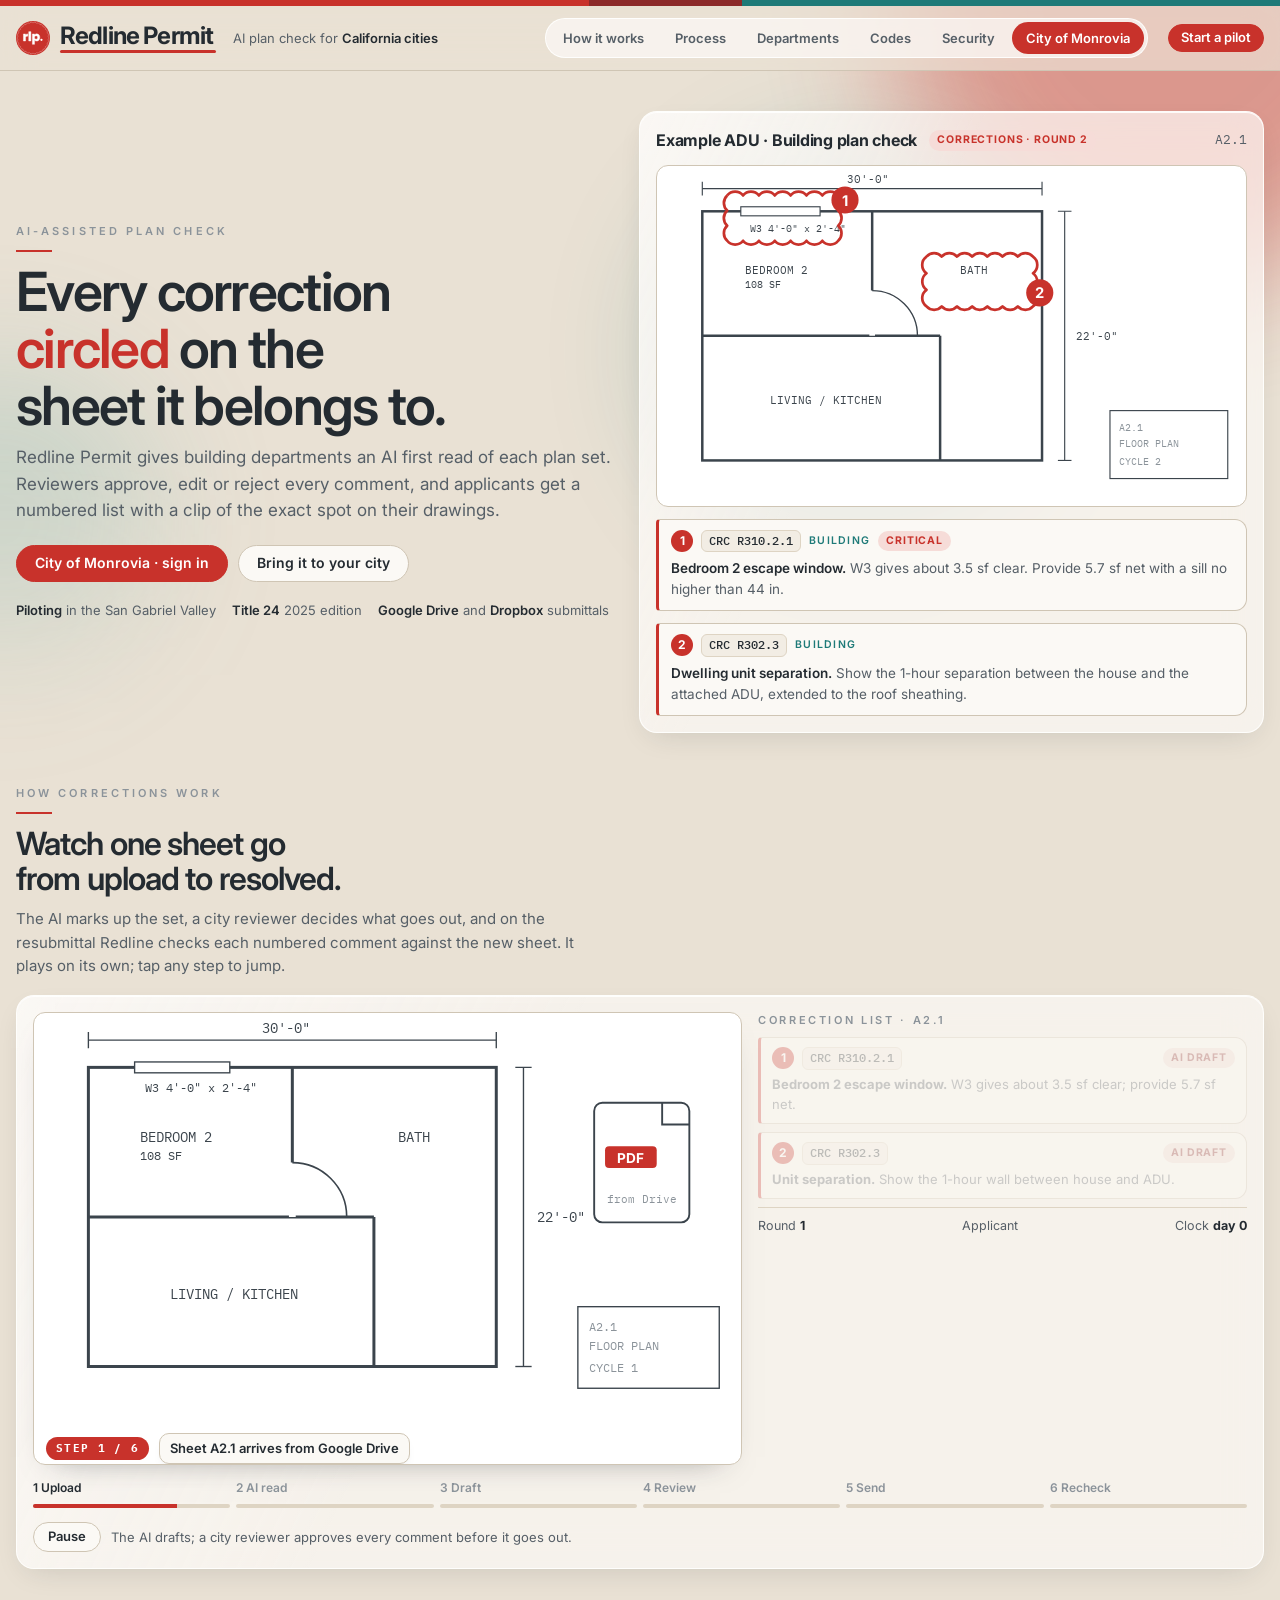
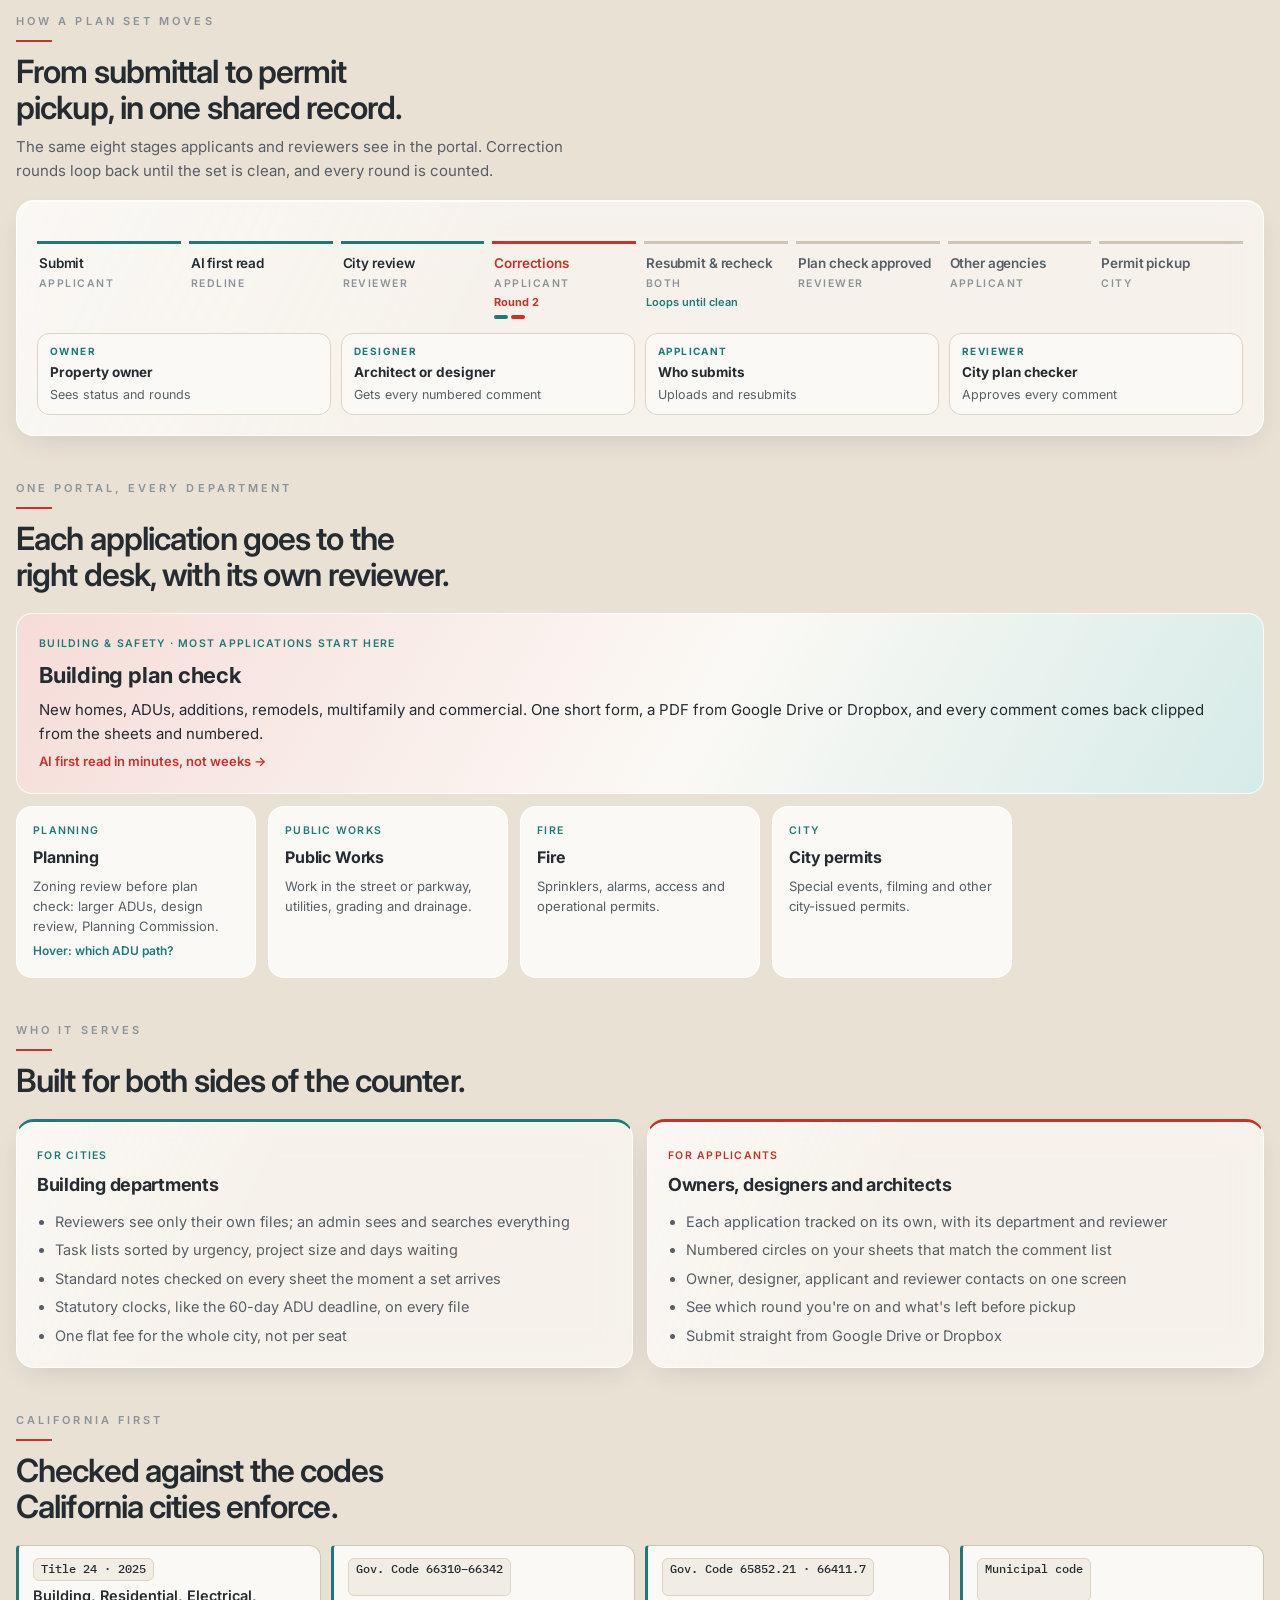
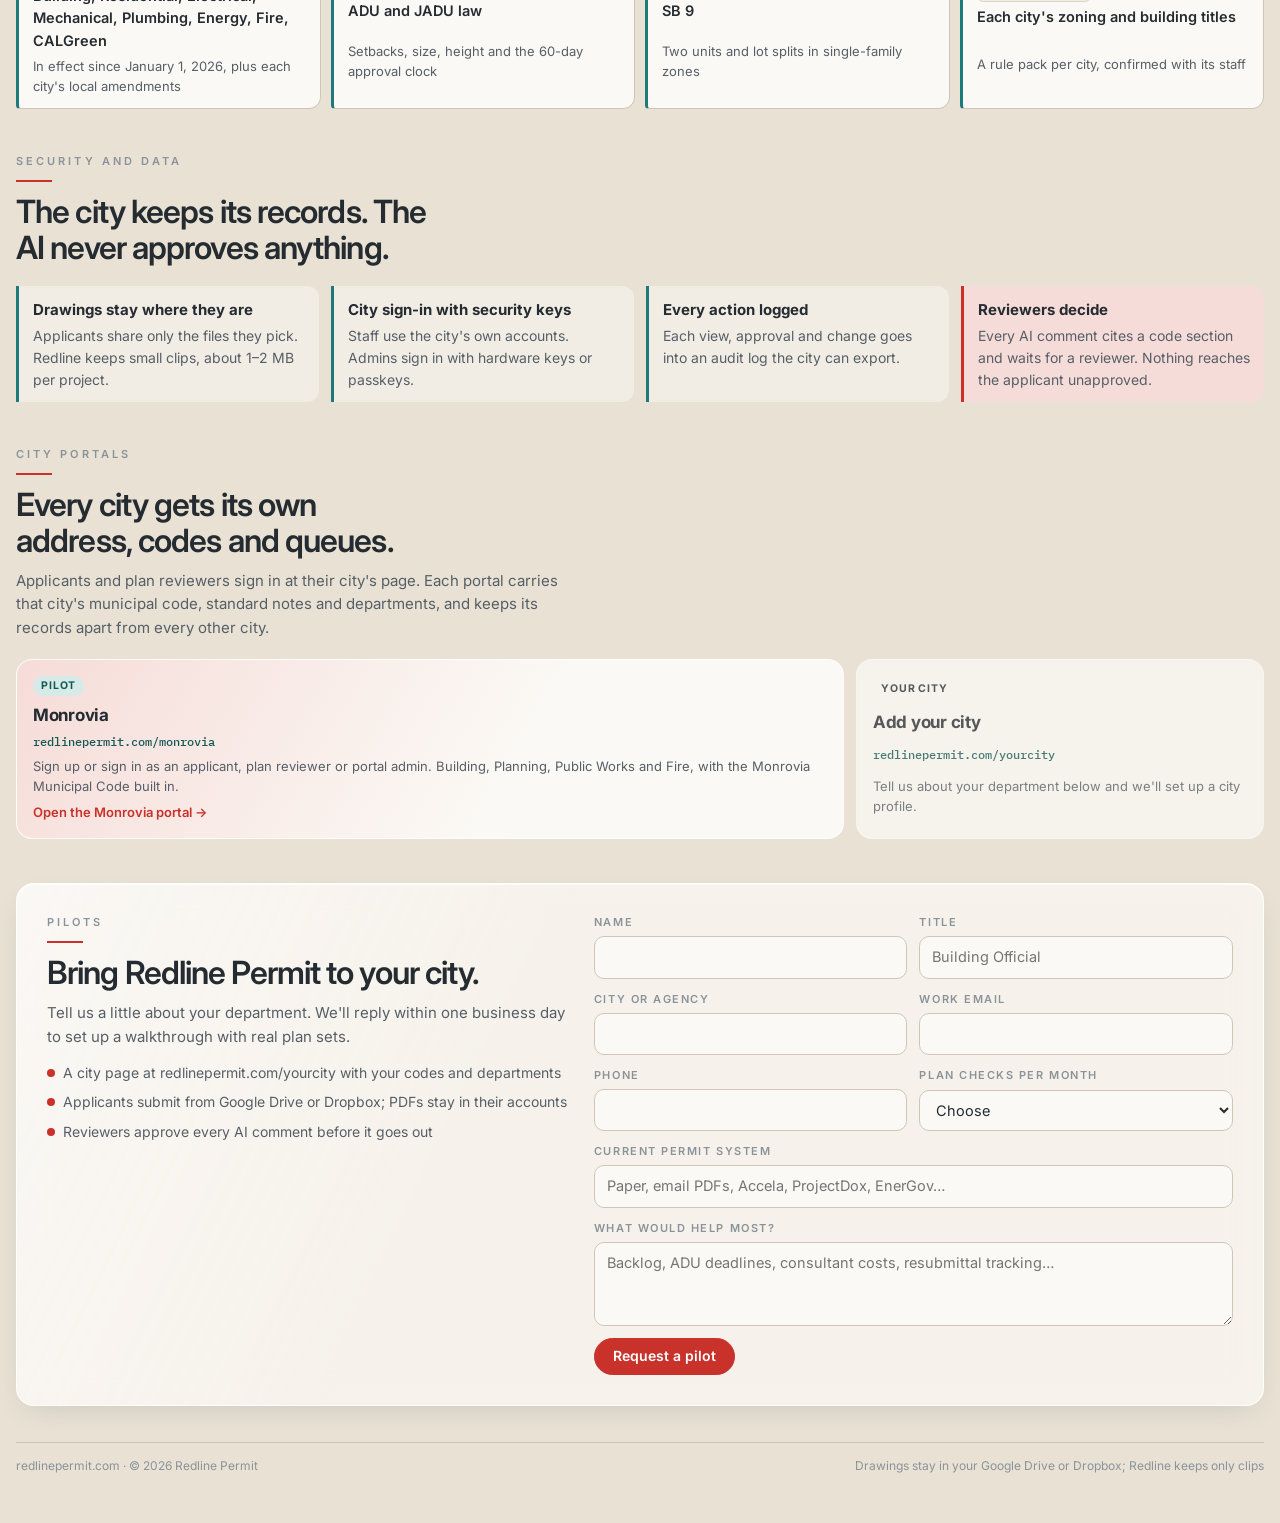
==== commit 292d0df9: "Landing: City of Monrovia in the main menu and hero Co-Authored-By: Claude Opus 5.5 <noreply@anthrop" ====
--- a/index.html
+++ b/index.html
@@ -21,7 +21,7 @@
   <a class="brandwrap" href="#" aria-label="Redline Permit home"><img class="mark" src="logo.svg" alt="" width="34" height="34"><span class="brand">Redline Permit</span></a>
   <span class="city">AI plan check for <b>California cities</b></span>
   <span class="spacer"></span>
-  <nav class="seg" aria-label="Sections"><a href="#corrections">How it works</a><a href="#process">Process</a><a href="#departments">Departments</a><a href="#codes">Codes</a><a href="#security">Security</a><a href="#cities">Cities</a></nav>
+  <nav class="seg" aria-label="Sections"><a href="#corrections">How it works</a><a href="#process">Process</a><a href="#departments">Departments</a><a href="#codes">Codes</a><a href="#security">Security</a><a class="citylink" href="monrovia/">City of Monrovia</a></nav>
   <a class="btn primary sm" href="#contact">Start a pilot</a>
 </div></header>
 
@@ -32,7 +32,7 @@
         <div class="kicker">AI-assisted plan check</div>
         <h1>Every correction <em>circled</em> on the sheet it belongs to.</h1>
         <p class="sub">Redline Permit gives building departments an AI first read of each plan set. Reviewers approve, edit or reject every comment, and applicants get a numbered list with a clip of the exact spot on their drawings.</p>
-        <div class="ctas"><a class="btn primary" href="#contact">Talk to us about a pilot</a><a class="btn" href="#process">See how a set moves</a></div>
+        <div class="ctas"><a class="btn primary" href="monrovia/">City of Monrovia · sign in</a><a class="btn" href="#contact">Bring it to your city</a></div>
         <div class="facts"><span><b>Piloting</b> in the San Gabriel Valley</span><span><b>Title 24</b> 2025 edition</span><span><b>Google Drive</b> and <b>Dropbox</b> submittals</span></div>
       </div>
 
@@ -244,7 +244,7 @@
       <h2>Every city gets its own address, codes and queues.</h2>
       <p class="sub">Applicants and plan reviewers sign in at their city's page. Each portal carries that city's municipal code, standard notes and departments, and keeps its records apart from every other city.</p>
       <div class="citygrid">
-        <a class="city-card live" href="monrovia/"><span class="pill p-ok" style="justify-self:start">Pilot</span><b>Monrovia</b><span class="url">redlinepermit.com/monrovia</span><span class="small">Building plan check, Planning, Public Works and Fire. Applicant and reviewer entry, Monrovia Municipal Code references.</span></a>
+        <a class="city-card live" href="monrovia/"><span class="pill p-ok" style="justify-self:start">Pilot</span><b>Monrovia</b><span class="url">redlinepermit.com/monrovia</span><span class="small">Sign up or sign in as an applicant, plan reviewer or portal admin. Building, Planning, Public Works and Fire, with the Monrovia Municipal Code built in.</span><span class="go">Open the Monrovia portal →</span></a>
         <a class="city-card soon" href="#contact"><span class="pill" style="justify-self:start">Your city</span><b>Add your city</b><span class="url">redlinepermit.com/yourcity</span><span class="small">Tell us about your department below and we'll set up a city profile.</span></a>
       </div>
     </section>
--- a/assets/rp.css
+++ b/assets/rp.css
@@ -231,6 +231,9 @@
 .city-card b{font-size:17px;letter-spacing:-.015em}
 .city-card .url{font:500 12px/1.3 var(--f-mono);color:var(--teal-deep)}
 .city-card.soon{opacity:.75}
+.city-card .go{font-size:13px;font-weight:600;color:var(--red)}
+.seg a.citylink{background:var(--red);color:#fff}
+.seg a.citylink:hover{background:#B42B25;color:#fff}
 .city-card.live{background:linear-gradient(120deg,var(--red-soft),var(--glass-solid) 60%);grid-column:span 2}
 @media (max-width:520px){.city-card.live{grid-column:auto}}
 
@@ -244,7 +247,7 @@
 
 /* ---------- city hub ---------- */
 .pilotbar{background:var(--ink);color:var(--sand);font-size:13px;text-align:center;padding:8px 16px;position:relative;z-index:6}
-.pilotbar a{color:#F6DCD8}
+.pilotbar a{color:inherit;text-decoration:underline;font-weight:600}
 .doors{display:grid;grid-template-columns:repeat(2,minmax(0,1fr));gap:14px;margin-top:22px}
 @media (max-width:760px){.doors{grid-template-columns:minmax(0,1fr)}}
 .door{display:grid;gap:10px;padding:22px;align-content:start}
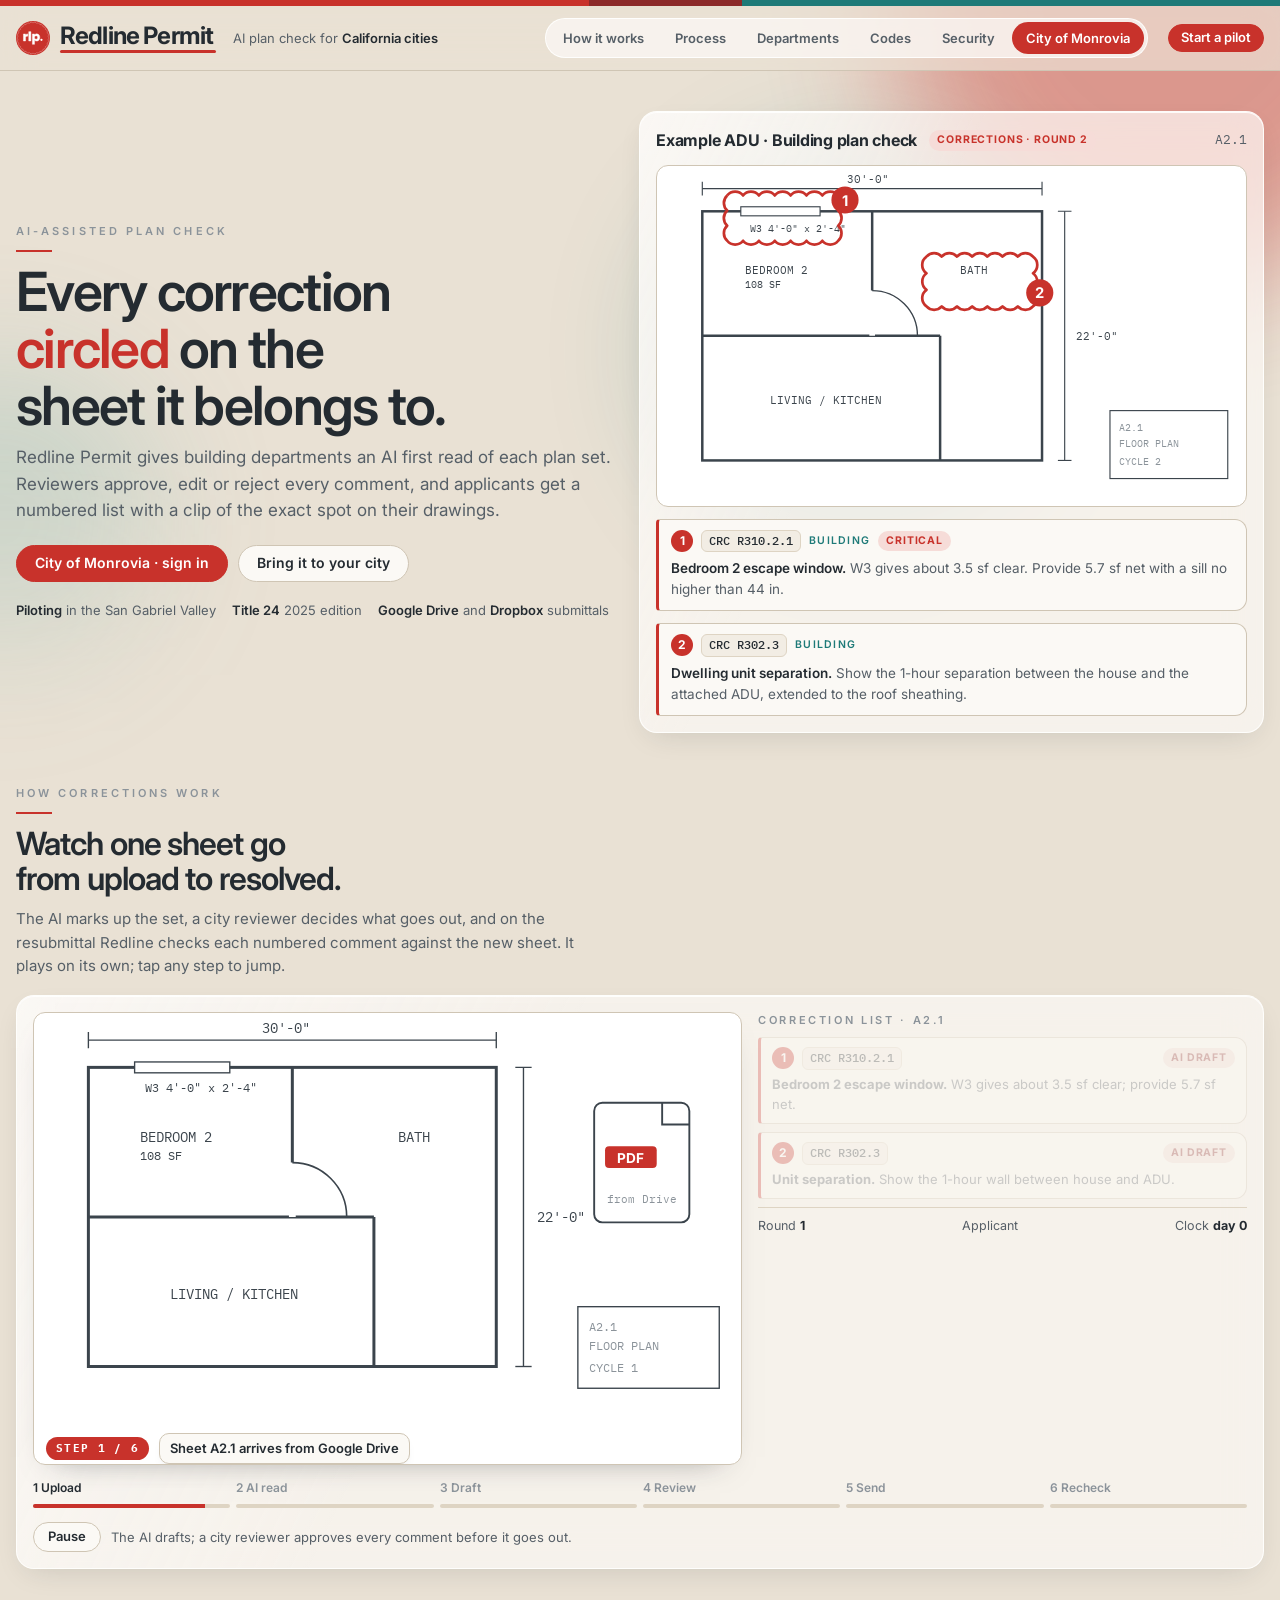
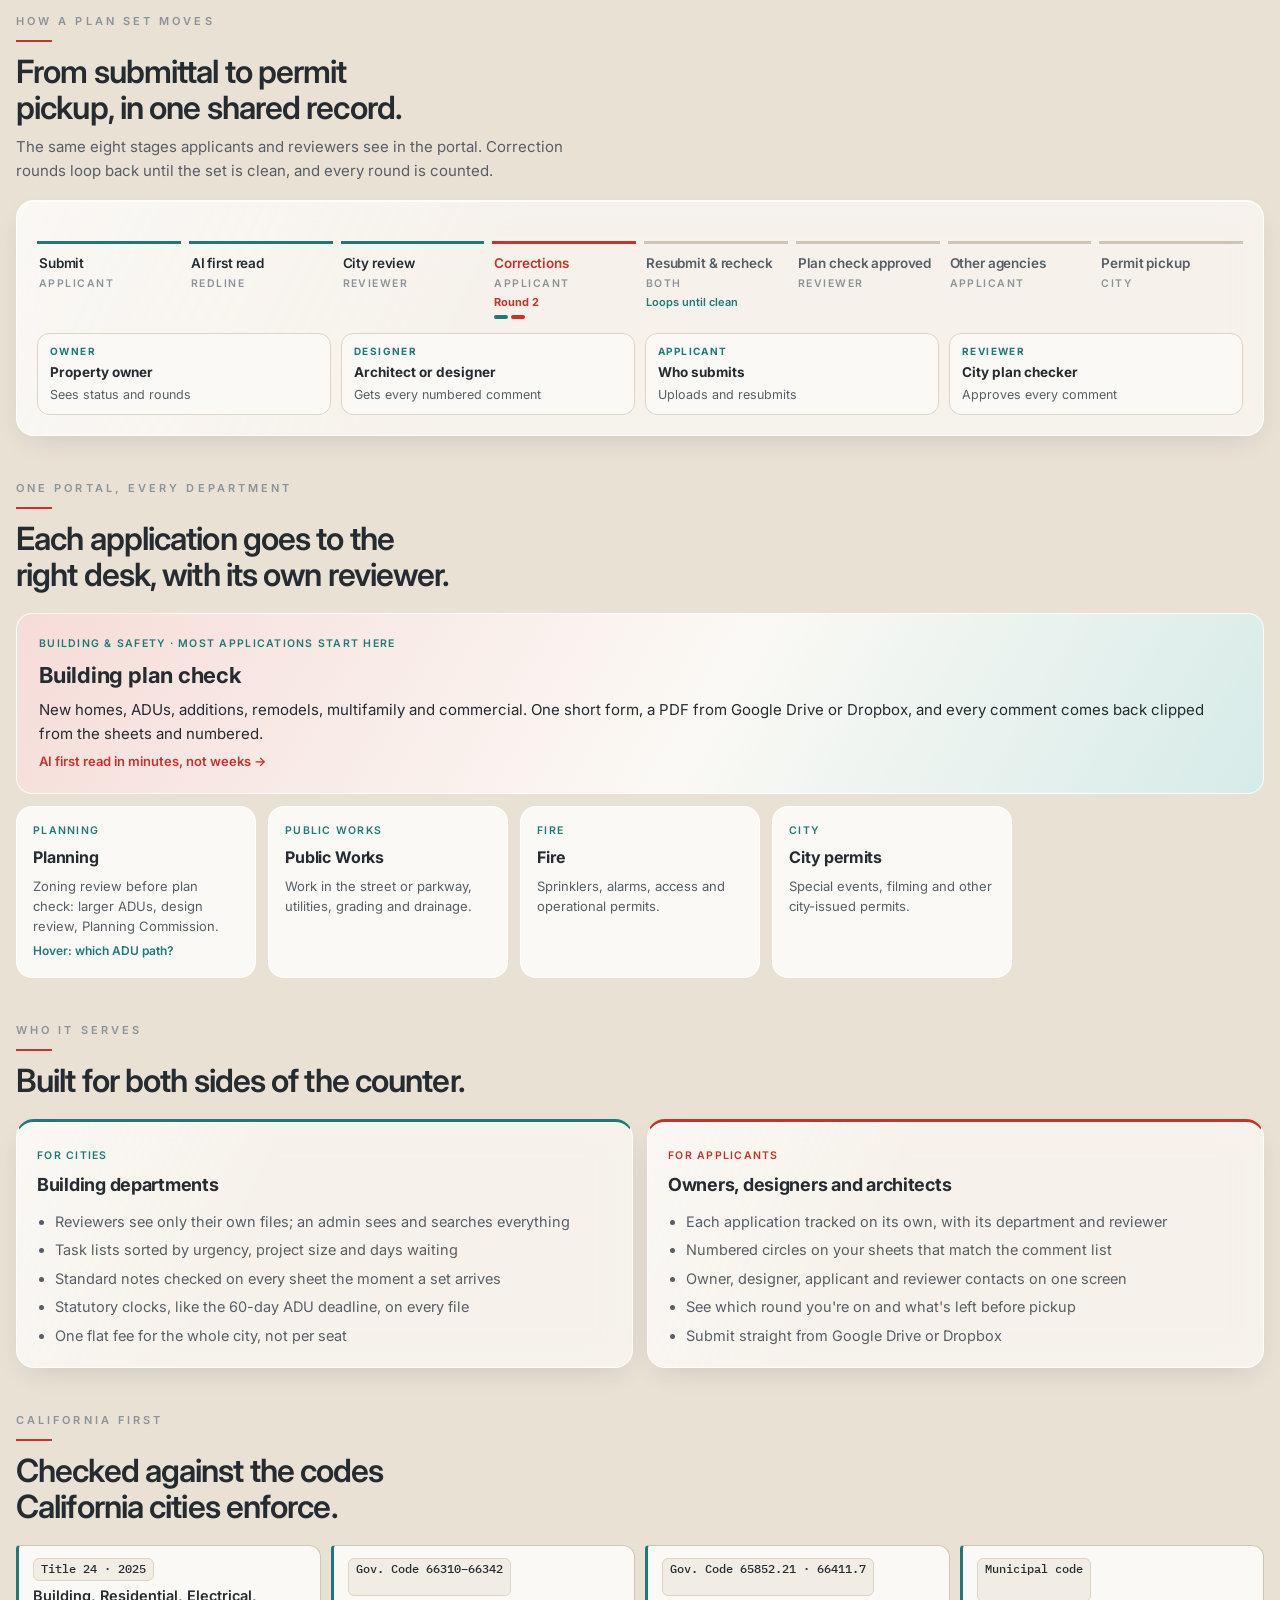
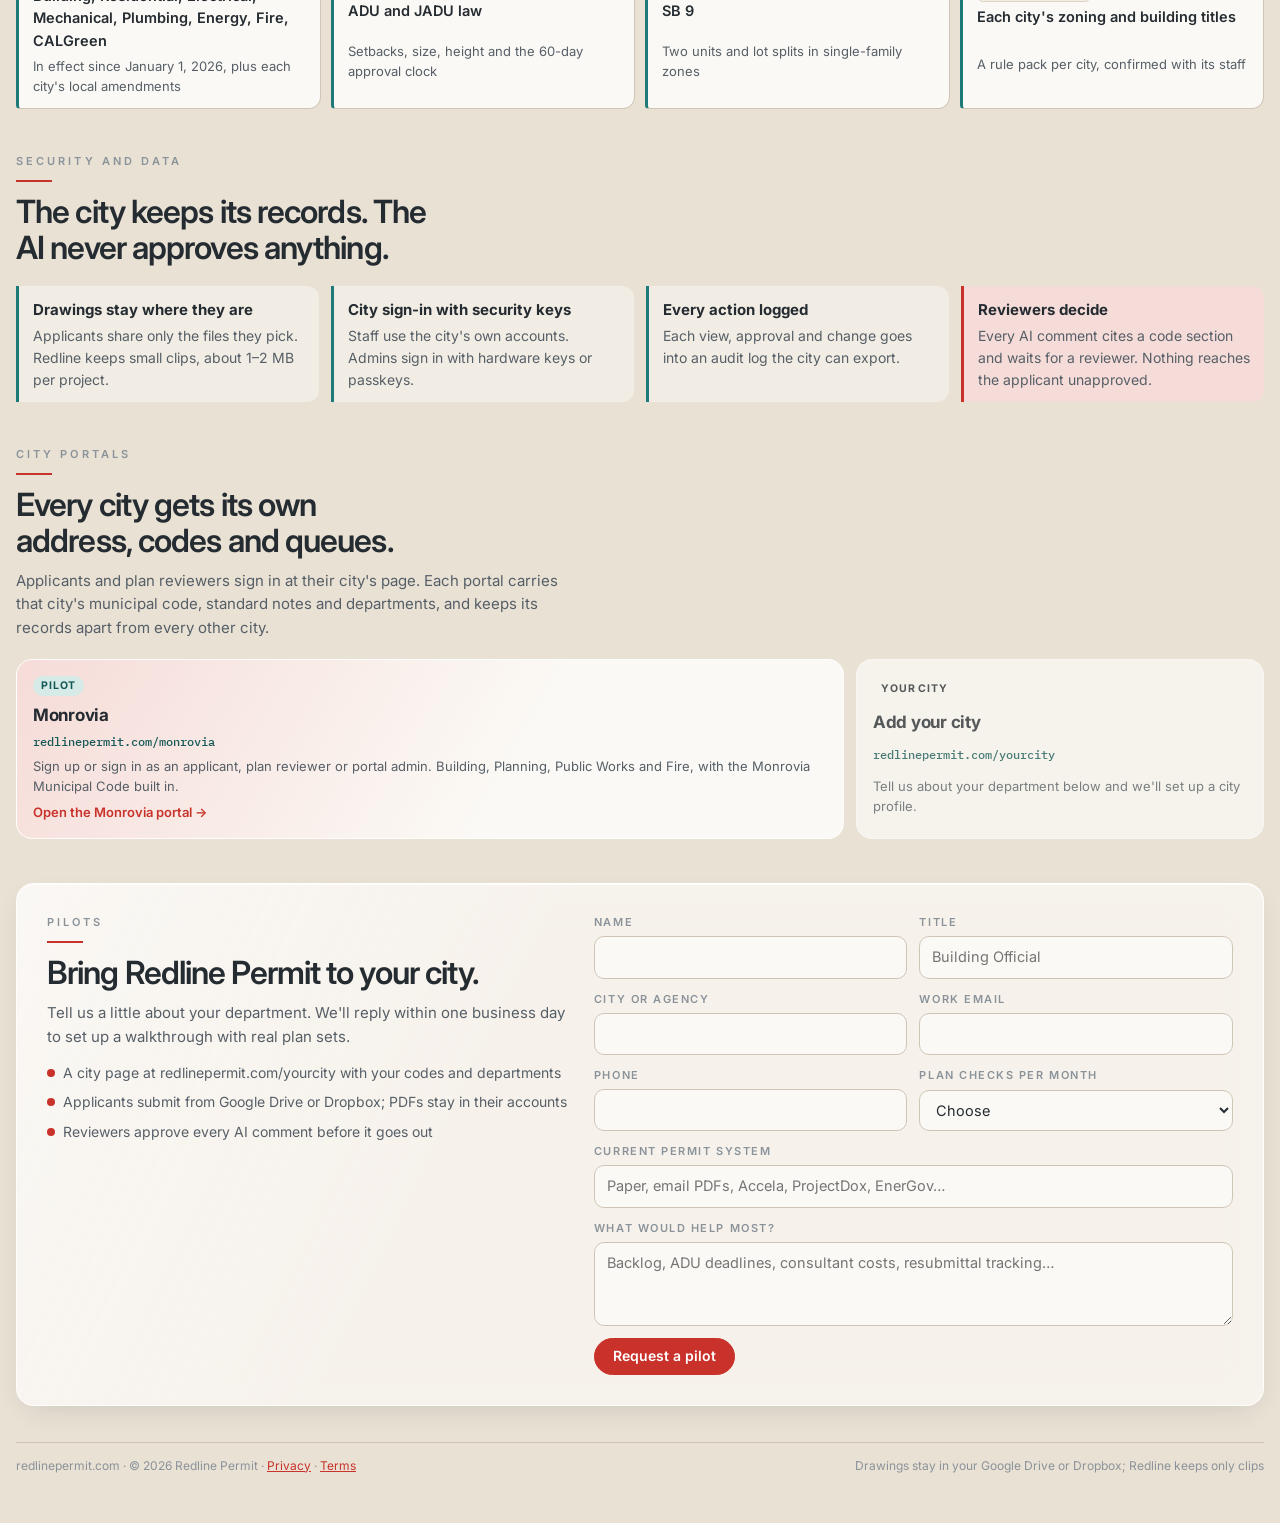
==== commit 06d81199: "Add privacy policy and terms of service; link from footers Co-Authored-By: Claude Opus 5.5 <noreply@" ====
--- a/index.html
+++ b/index.html
@@ -274,7 +274,7 @@
     </section>
   </main>
 
-  <footer class="foot"><span>redlinepermit.com · © 2026 Redline Permit</span><span>Drawings stay in your Google Drive or Dropbox; Redline keeps only clips</span></footer>
+  <footer class="foot"><span>redlinepermit.com · © 2026 Redline Permit · <a href="privacy/">Privacy</a> · <a href="terms/">Terms</a></span><span>Drawings stay in your Google Drive or Dropbox; Redline keeps only clips</span></footer>
 </div>
 <script>
 // Revision clouds: scalloped arcs around a rectangle.
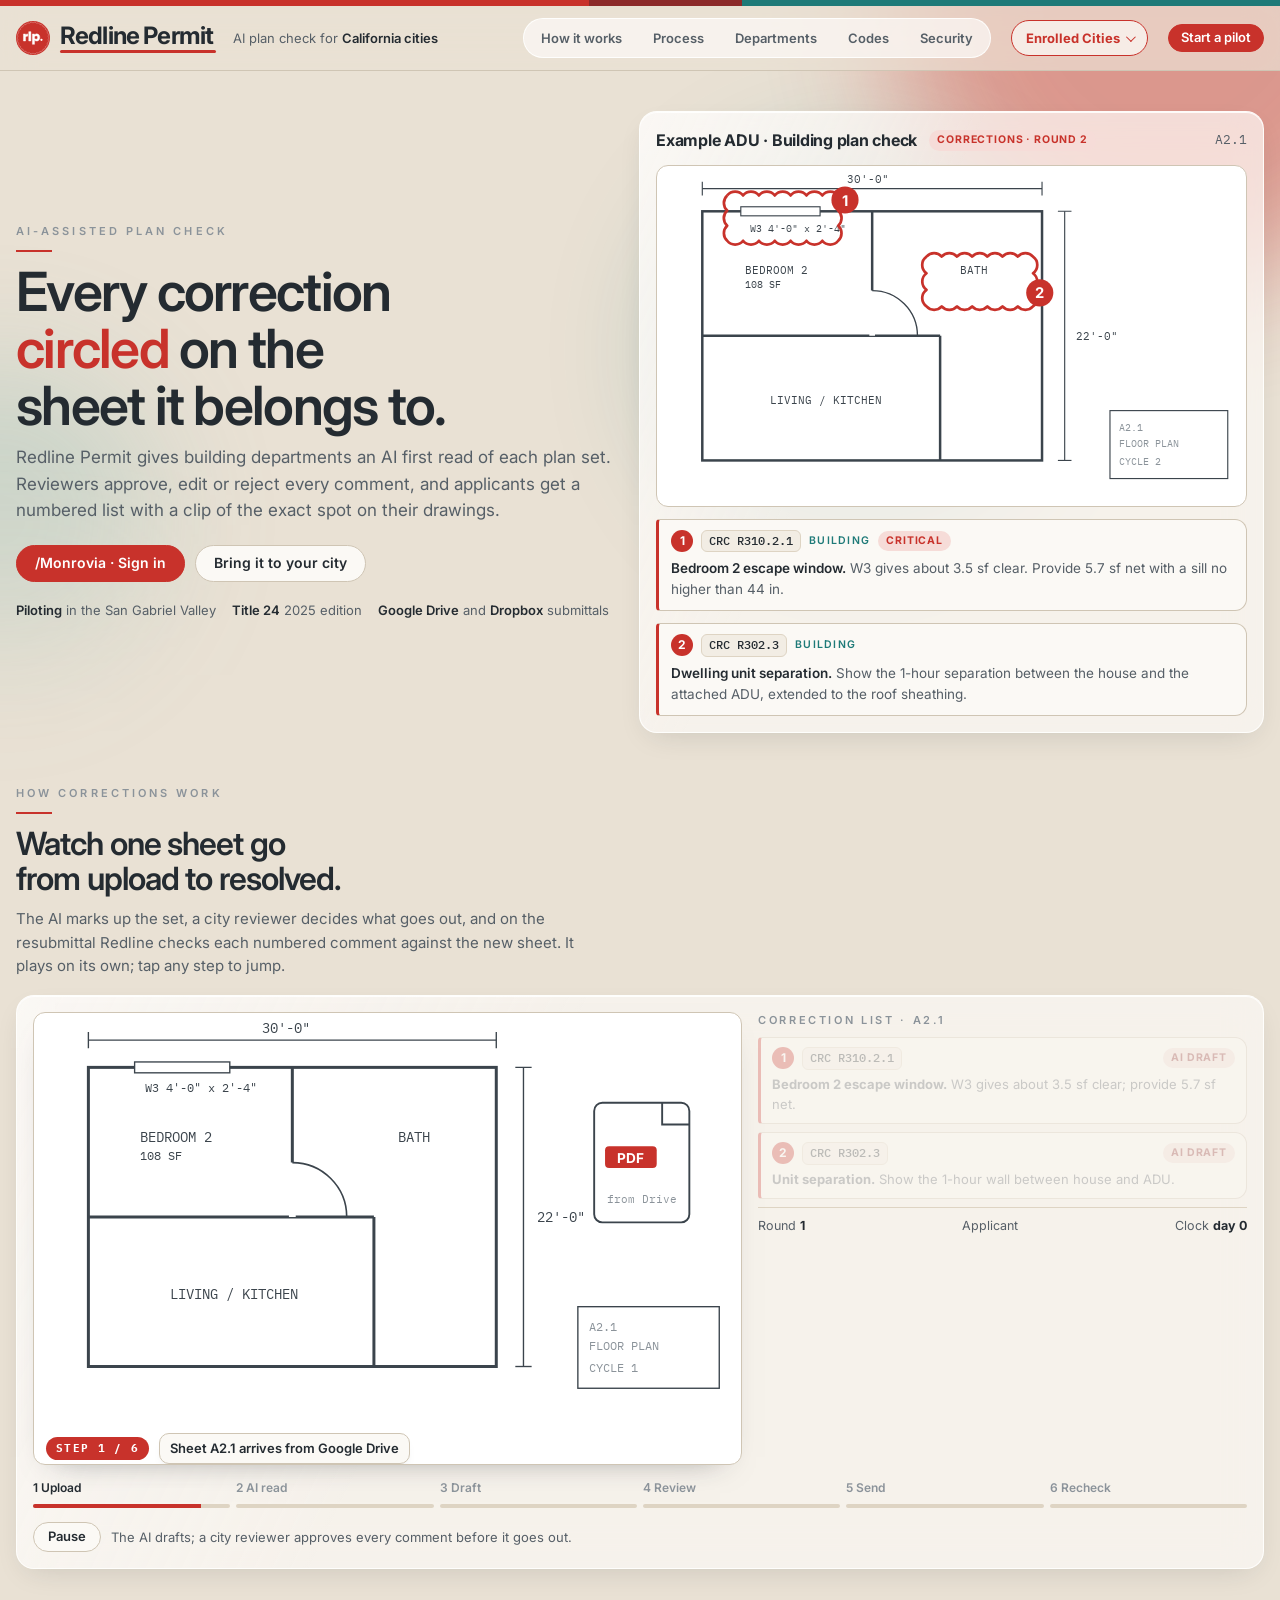
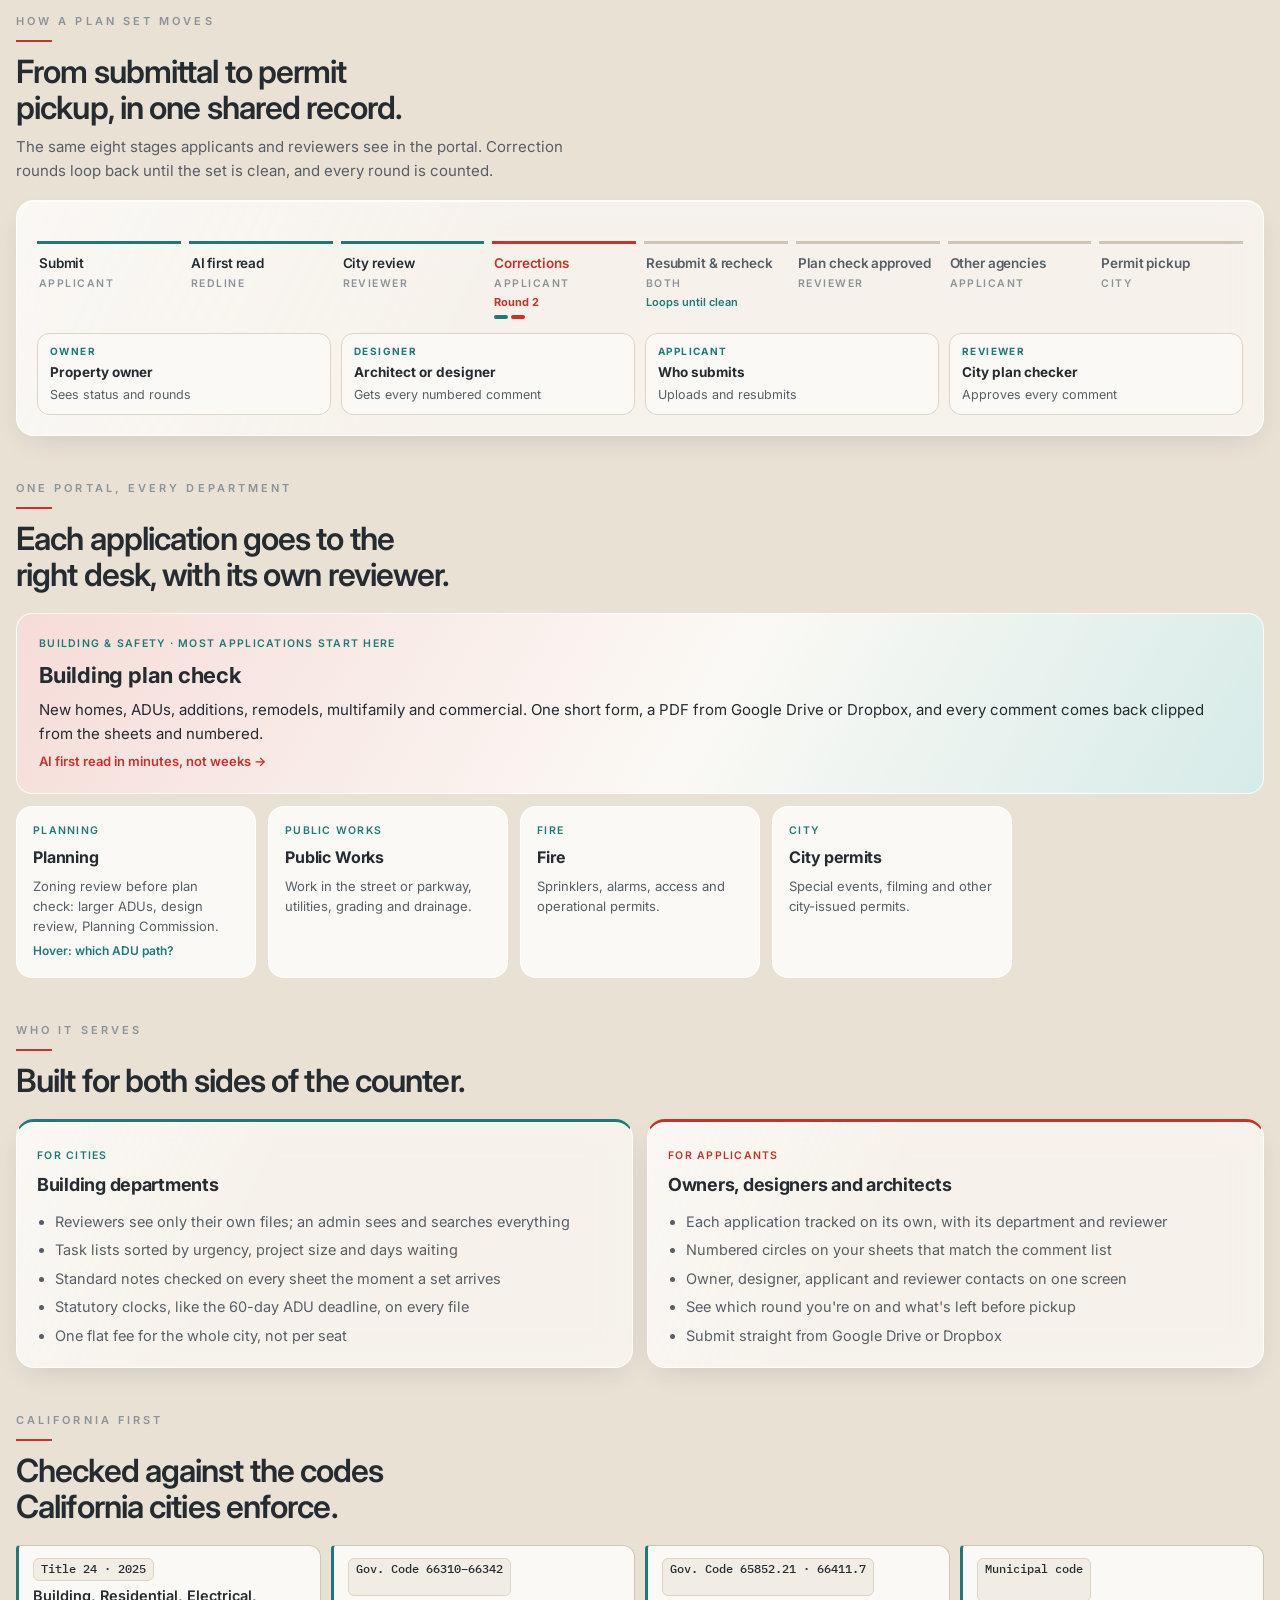
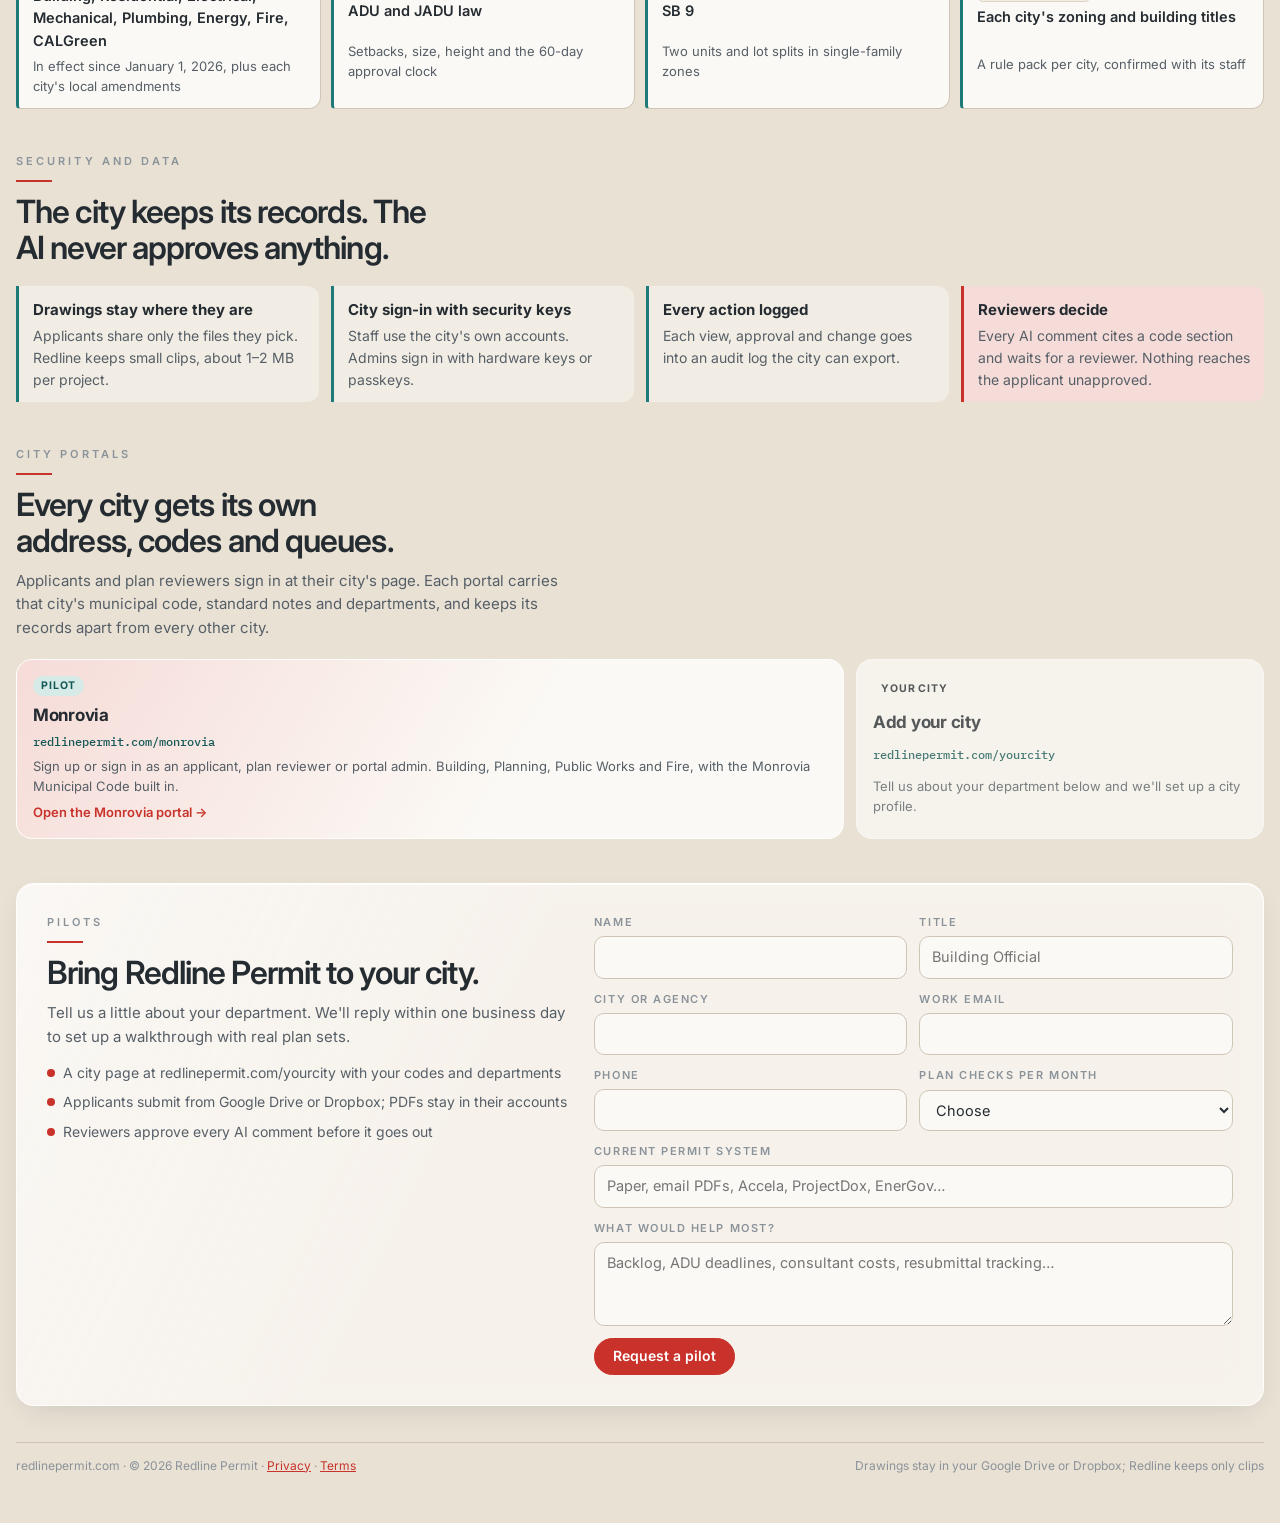
==== commit 66bffd21: "Site: Enrolled Cities dropdown with /City bubbles, /Monrovia sign-in button; Monrovia page opens wit" ====
--- a/index.html
+++ b/index.html
@@ -21,7 +21,9 @@
   <a class="brandwrap" href="#" aria-label="Redline Permit home"><img class="mark" src="logo.svg" alt="" width="34" height="34"><span class="brand">Redline Permit</span></a>
   <span class="city">AI plan check for <b>California cities</b></span>
   <span class="spacer"></span>
-  <nav class="seg" aria-label="Sections"><a href="#corrections">How it works</a><a href="#process">Process</a><a href="#departments">Departments</a><a href="#codes">Codes</a><a href="#security">Security</a><a class="citylink" href="monrovia/">City of Monrovia</a></nav>
+  <nav class="seg" aria-label="Sections"><a href="#corrections">How it works</a><a href="#process">Process</a><a href="#departments">Departments</a><a href="#codes">Codes</a><a href="#security">Security</a></nav>
+  <details class="cities" id="cities"><summary>Enrolled Cities</summary>
+    <div class="cities-pop" role="list"><a class="cbub" role="listitem" href="monrovia/">/Monrovia</a></div></details>
   <a class="btn primary sm" href="#contact">Start a pilot</a>
 </div></header>
 
@@ -32,7 +34,7 @@
         <div class="kicker">AI-assisted plan check</div>
         <h1>Every correction <em>circled</em> on the sheet it belongs to.</h1>
         <p class="sub">Redline Permit gives building departments an AI first read of each plan set. Reviewers approve, edit or reject every comment, and applicants get a numbered list with a clip of the exact spot on their drawings.</p>
-        <div class="ctas"><a class="btn primary" href="monrovia/">City of Monrovia · sign in</a><a class="btn" href="#contact">Bring it to your city</a></div>
+        <div class="ctas"><a class="btn primary" href="monrovia/">/Monrovia · Sign in</a><a class="btn" href="#contact">Bring it to your city</a></div>
         <div class="facts"><span><b>Piloting</b> in the San Gabriel Valley</span><span><b>Title 24</b> 2025 edition</span><span><b>Google Drive</b> and <b>Dropbox</b> submittals</span></div>
       </div>
 
@@ -364,5 +366,6 @@
   });
 })();
 </script>
+<script>(function(){const d=document.getElementById("cities");if(!d)return;document.addEventListener("click",e=>{if(d.open&&!d.contains(e.target))d.open=false;});document.addEventListener("keydown",e=>{if(e.key==="Escape")d.open=false;});})();</script>
 </body>
 </html>
--- a/assets/rp.css
+++ b/assets/rp.css
@@ -269,3 +269,15 @@
 .modal[hidden]{display:none}
 .modal .panel{max-width:460px;width:100%;background:var(--glass-solid)}
 .coderow .cite{grid-row:span 2}
+
+/* Enrolled Cities dropdown: one red /City bubble per enrolled city */
+.cities{position:relative}
+.cities summary{list-style:none;cursor:pointer;padding:7px 14px;border-radius:999px;font-size:13px;font-weight:700;color:var(--red);border:1px solid var(--red);background:var(--glass);display:inline-flex;align-items:center;gap:6px;white-space:nowrap}
+.cities summary::-webkit-details-marker{display:none}
+.cities summary::after{content:"";width:6px;height:6px;border-right:1.6px solid currentColor;border-bottom:1.6px solid currentColor;transform:rotate(45deg) translateY(-2px);transition:transform .15s}
+.cities[open] summary{background:var(--red);color:#fff}
+.cities[open] summary::after{transform:rotate(-135deg) translateY(-1px)}
+.cities-pop{position:absolute;right:0;top:calc(100% + 8px);z-index:20;display:flex;flex-wrap:wrap;gap:8px;min-width:200px;max-width:min(360px,calc(100vw - 32px));padding:12px;border-radius:16px;background:var(--glass-solid,#fff);border:1px solid var(--hair);box-shadow:0 12px 32px rgba(0,0,0,.12)}
+.cbub{display:inline-flex;align-items:center;padding:7px 14px;border-radius:999px;background:var(--red);color:#fff;font:600 13px/1 "IBM Plex Mono",ui-monospace,monospace;text-decoration:none;letter-spacing:.01em}
+.cbub:hover{background:var(--oxblood)}
+@media (max-width:600px){.cities-pop{left:0;right:auto}}
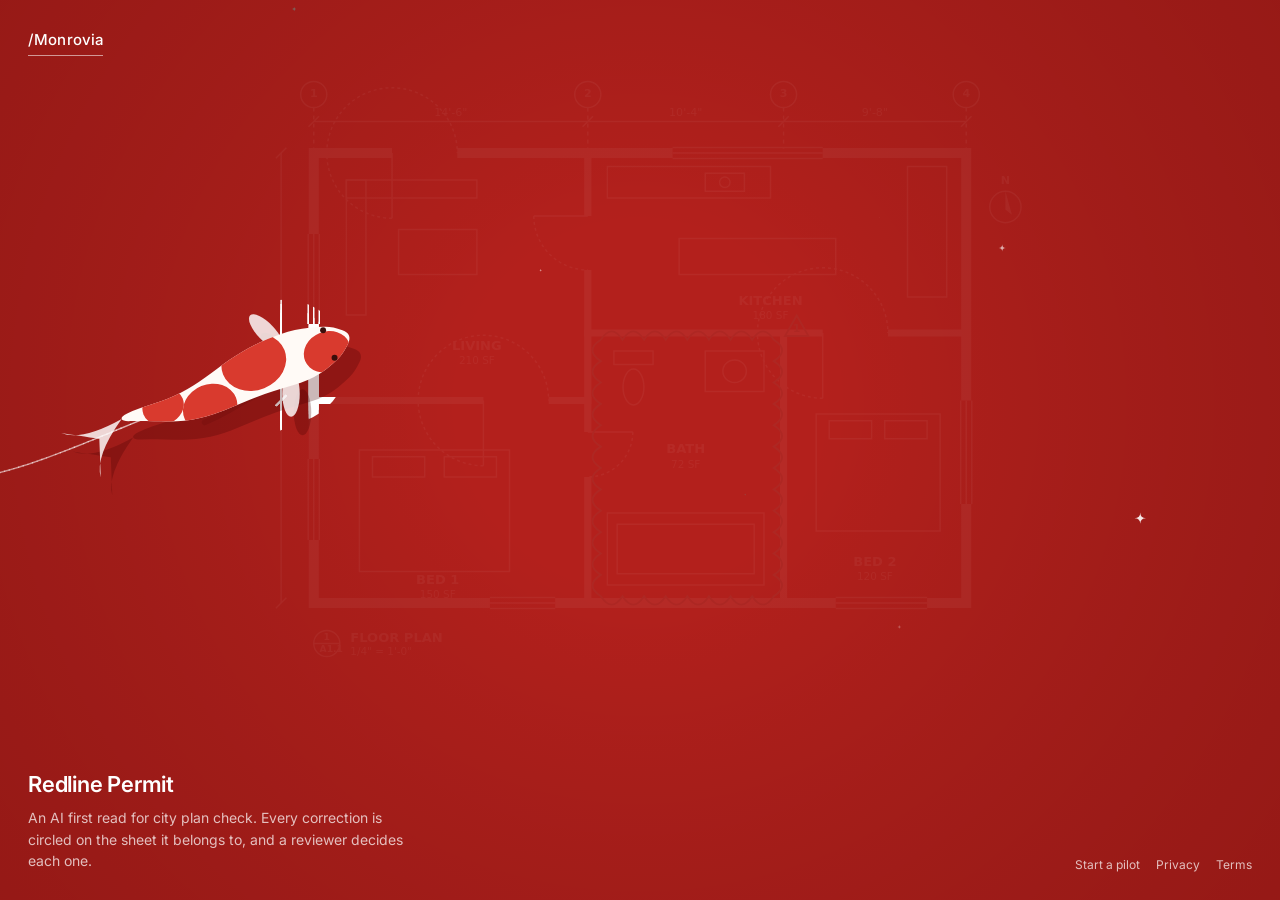
==== commit 68913042: "Landing: full-screen koi over the red pond, /Monrovia in the corner, two-line description Monrovia: " ====
--- a/index.html
+++ b/index.html
@@ -2,370 +2,384 @@
 <html lang="en">
 <head>
 <meta charset="utf-8">
-<meta name="viewport" content="width=device-width, initial-scale=1">
-<title>Redline Permit · AI plan check for California cities</title>
-<meta name="description" content="Redline Permit: AI-assisted plan check for California cities. Every correction circled on the sheet it belongs to.">
+<meta name="viewport" content="width=device-width,initial-scale=1">
+<title>Redline Permit</title>
 <link rel="icon" type="image/svg+xml" href="logo.svg">
-<meta property="og:title" content="Redline Permit · AI plan check for California cities">
-<meta property="og:description" content="Redline Permit: AI-assisted plan check for California cities. Every correction circled on the sheet it belongs to.">
-<meta property="og:image" content="https://redlinepermit.com/logo.svg">
+<meta name="description" content="Redline Permit gives building departments an AI first read of each plan set. Reviewers decide every comment.">
 <link rel="preconnect" href="https://fonts.googleapis.com">
-<link rel="preconnect" href="https://fonts.gstatic.com" crossorigin>
-<link rel="stylesheet" href="https://fonts.googleapis.com/css2?family=Inter:wght@400;500;600;700&family=IBM+Plex+Mono:wght@400;500&display=swap">
-<link rel="stylesheet" href="assets/rp.css">
+<link href="https://fonts.googleapis.com/css2?family=Inter:wght@400;500;600&display=swap" rel="stylesheet">
+<style>
+  :root{
+    --rl-red:#b3201c;      /* Redline field */
+    --rl-teal:#4fc3b4;     /* second colour */
+    --rl-white:#ffffff;
+    --rl-soft:rgba(255,255,255,.72);
+  }
+  html,body{margin:0;height:100%;background:var(--rl-red);overflow:hidden;color:var(--rl-white);
+    font-family:Inter,system-ui,-apple-system,"Segoe UI",sans-serif;-webkit-font-smoothing:antialiased}
+  canvas{position:fixed;inset:0;display:block;width:100vw;height:100vh}
+  a{color:inherit;text-decoration:none}
+  .rl-city{position:fixed;top:24px;left:28px;font-size:15px;font-weight:500;letter-spacing:.01em;
+    padding:6px 0;border-bottom:1px solid rgba(255,255,255,.55);transition:border-color .2s}
+  .rl-city:hover,.rl-city:focus-visible{border-color:#fff}
+  .rl-copy{position:fixed;left:28px;bottom:28px;max-width:380px;pointer-events:none}
+  .rl-copy h1{margin:0 0 10px;font-size:22px;font-weight:600;letter-spacing:-.01em}
+  .rl-copy p{margin:0;font-size:14px;line-height:1.55;color:var(--rl-soft)}
+  .rl-foot{position:fixed;right:28px;bottom:28px;font-size:12px;color:var(--rl-soft);display:flex;gap:16px}
+  .rl-foot a:hover{color:#fff}
+  @media (max-width:640px){
+    .rl-city{top:16px;left:16px}
+    .rl-copy{left:16px;right:16px;bottom:52px;max-width:none}
+    .rl-foot{left:16px;right:auto;bottom:18px}
+  }
+</style>
 </head>
 <body>
-<div class="bg" aria-hidden="true"><span class="orb a"></span><span class="orb b"></span><span class="orb c"></span></div>
-<div class="topline" aria-hidden="true"></div>
-<header class="top"><div class="top-in">
-  <a class="brandwrap" href="#" aria-label="Redline Permit home"><img class="mark" src="logo.svg" alt="" width="34" height="34"><span class="brand">Redline Permit</span></a>
-  <span class="city">AI plan check for <b>California cities</b></span>
-  <span class="spacer"></span>
-  <nav class="seg" aria-label="Sections"><a href="#corrections">How it works</a><a href="#process">Process</a><a href="#departments">Departments</a><a href="#codes">Codes</a><a href="#security">Security</a></nav>
-  <details class="cities" id="cities"><summary>Enrolled Cities</summary>
-    <div class="cities-pop" role="list"><a class="cbub" role="listitem" href="monrovia/">/Monrovia</a></div></details>
-  <a class="btn primary sm" href="#contact">Start a pilot</a>
-</div></header>
-
-<div class="wrap">
-  <main>
-    <div class="hero">
-      <div>
-        <div class="kicker">AI-assisted plan check</div>
-        <h1>Every correction <em>circled</em> on the sheet it belongs to.</h1>
-        <p class="sub">Redline Permit gives building departments an AI first read of each plan set. Reviewers approve, edit or reject every comment, and applicants get a numbered list with a clip of the exact spot on their drawings.</p>
-        <div class="ctas"><a class="btn primary" href="monrovia/">/Monrovia · Sign in</a><a class="btn" href="#contact">Bring it to your city</a></div>
-        <div class="facts"><span><b>Piloting</b> in the San Gabriel Valley</span><span><b>Title 24</b> 2025 edition</span><span><b>Google Drive</b> and <b>Dropbox</b> submittals</span></div>
-      </div>
-
-      <figure class="panel ws" style="margin:0" aria-label="Example: a floor plan sheet with two numbered corrections circled in red">
-        <div class="ws-h"><b>Example ADU · Building plan check</b><span class="pill p-corr">Corrections · round 2</span><span class="spacer"></span><span class="small" style="font-family:var(--f-mono)">A2.1</span></div>
-        <div class="sheet-main">
-          <svg viewBox="0 0 520 300" role="img" aria-hidden="true">
-            <g fill="none" stroke="var(--line)" stroke-width="2.2">
-              <rect x="40" y="40" width="300" height="220"/>
-              <line x1="190" y1="40" x2="190" y2="150"/><line x1="40" y1="150" x2="250" y2="150"/><line x1="250" y1="150" x2="250" y2="260"/>
-              <line x1="190" y1="110" x2="190" y2="150" stroke="var(--sheet)" stroke-width="5"/>
-              <path d="M190 110 A40 40 0 0 1 230 150" stroke-width="1.2"/>
-            </g>
-            <g fill="none" stroke="var(--line)" stroke-width="1">
-              <line x1="40" y1="20" x2="340" y2="20"/><line x1="40" y1="14" x2="40" y2="26"/><line x1="340" y1="14" x2="340" y2="26"/>
-              <line x1="360" y1="40" x2="360" y2="260"/><line x1="354" y1="40" x2="366" y2="40"/><line x1="354" y1="260" x2="366" y2="260"/>
-              <rect x="74" y="36" width="70" height="8" fill="var(--sheet)"/>
-            </g>
-            <g font-family="IBM Plex Mono, monospace" font-size="10" fill="var(--line)">
-              <text x="168" y="15">30'-0"</text><text x="370" y="154">22'-0"</text>
-              <text x="78" y="95">BEDROOM 2</text><text x="78" y="108" font-size="9">108 SF</text>
-              <text x="268" y="95">BATH</text><text x="100" y="210">LIVING / KITCHEN</text>
-              <text x="82" y="58" font-size="9">W3 4'-0" x 2'-4"</text>
-            </g>
-            <path id="cloud1" fill="none" stroke="var(--red)" stroke-width="2.4" stroke-linejoin="round"/>
-            <path id="cloud2" fill="none" stroke="var(--red)" stroke-width="2.4" stroke-linejoin="round"/>
-            <g font-family="Inter, sans-serif" font-weight="700" font-size="13" text-anchor="middle">
-              <circle cx="166" cy="30" r="12" fill="var(--red)"/><text x="166" y="35" fill="#fff">1</text>
-              <circle cx="338" cy="112" r="12" fill="var(--red)"/><text x="338" y="117" fill="#fff">2</text>
-            </g>
-            <g font-family="IBM Plex Mono, monospace" font-size="9" fill="var(--ink3)">
-              <rect x="400" y="216" width="104" height="60" fill="none" stroke="var(--line)" stroke-width="1"/>
-              <text x="408" y="234">A2.1</text><text x="408" y="248">FLOOR PLAN</text><text x="408" y="264">CYCLE 2</text>
-            </g>
-          </svg>
-        </div>
-        <div class="corr"><div class="corr-h"><span class="num">1</span><span class="cite">CRC R310.2.1</span><span class="dept">Building</span><span class="pill p-corr">Critical</span></div>
-          <p><b>Bedroom 2 escape window.</b> W3 gives about 3.5 sf clear. Provide 5.7 sf net with a sill no higher than 44 in.</p></div>
-        <div class="corr"><div class="corr-h"><span class="num">2</span><span class="cite">CRC R302.3</span><span class="dept">Building</span></div>
-          <p><b>Dwelling unit separation.</b> Show the 1-hour separation between the house and the attached ADU, extended to the roof sheathing.</p></div>
-      </figure>
-    </div>
-
-    <section id="corrections">
-      <div class="kicker">How corrections work</div>
-      <h2>Watch one sheet go from upload to resolved.</h2>
-      <p class="sub">The AI marks up the set, a city reviewer decides what goes out, and on the resubmittal Redline checks each numbered comment against the new sheet. It plays on its own; tap any step to jump.</p>
-      <div class="panel player" id="anim" aria-label="Animated example of a correction cycle">
-        <div class="pl-grid">
-          <div class="stagebox" id="stage">
-            <svg viewBox="0 0 520 300" role="img" aria-label="Floor plan sheet A2.1 with corrections being marked">
-              <g class="sheetg">
-                <g fill="none" stroke="var(--line)" stroke-width="2.2">
-                  <rect x="40" y="40" width="300" height="220"/>
-                  <line x1="190" y1="40" x2="190" y2="150"/><line x1="40" y1="150" x2="250" y2="150"/><line x1="250" y1="150" x2="250" y2="260"/>
-                  <line x1="190" y1="110" x2="190" y2="150" stroke="var(--sheet)" stroke-width="5"/>
-                  <path d="M190 110 A40 40 0 0 1 230 150" stroke-width="1.2"/>
-                </g>
-                <g fill="none" stroke="var(--line)" stroke-width="1">
-                  <line x1="40" y1="20" x2="340" y2="20"/><line x1="40" y1="14" x2="40" y2="26"/><line x1="340" y1="14" x2="340" y2="26"/>
-                  <line x1="360" y1="40" x2="360" y2="260"/><line x1="354" y1="40" x2="366" y2="40"/><line x1="354" y1="260" x2="366" y2="260"/>
-                  <rect class="win-old" x="74" y="36" width="70" height="8" fill="var(--sheet)"/>
-                  <rect class="win-new" x="64" y="36" width="96" height="8" fill="var(--sheet)"/>
-                </g>
-                <g font-family="IBM Plex Mono, monospace" font-size="10" fill="var(--line)">
-                  <text x="168" y="15">30'-0"</text><text x="370" y="154">22'-0"</text>
-                  <text x="78" y="95">BEDROOM 2</text><text x="78" y="108" font-size="9">108 SF</text>
-                  <text x="268" y="95">BATH</text><text x="100" y="210">LIVING / KITCHEN</text>
-                  <text class="win-old" x="82" y="58" font-size="9">W3 4'-0" x 2'-4"</text>
-                  <text class="win-new" x="82" y="58" font-size="9">W3 5'-4" x 4'-0"</text>
-                  <text class="win-new" x="262" y="140" font-size="8">1-HR WALL</text>
-                </g>
-                <line class="win-new" x1="250" y1="150" x2="250" y2="260" stroke="var(--line)" stroke-width="5"/>
-                <g font-family="IBM Plex Mono, monospace" font-size="9" fill="var(--ink3)">
-                  <rect x="400" y="216" width="104" height="60" fill="none" stroke="var(--line)" stroke-width="1"/>
-                  <text x="408" y="234">A2.1</text><text x="408" y="248">FLOOR PLAN</text><text x="408" y="264" id="cyc">CYCLE 1</text>
-                </g>
-              </g>
-              <!-- step 1: file arrives from Drive -->
-              <g class="drop">
-                <rect x="412" y="66" width="70" height="88" rx="6" fill="var(--sheet)" stroke="var(--line)" stroke-width="1.4"/>
-                <path d="M462 66 v16 h20" fill="none" stroke="var(--line)" stroke-width="1.4"/>
-                <rect x="420" y="98" width="38" height="16" rx="3" fill="var(--red)"/>
-                <text x="439" y="110" font-family="Inter, sans-serif" font-weight="700" font-size="10" fill="#fff" text-anchor="middle">PDF</text>
-                <text x="447" y="140" font-family="IBM Plex Mono, monospace" font-size="8" fill="var(--ink3)" text-anchor="middle">from Drive</text>
-              </g>
-              <!-- step 2: AI scan -->
-              <g class="scan"><rect x="20" y="10" width="360" height="3" fill="var(--teal)" opacity=".9"/><rect x="20" y="-30" width="360" height="40" fill="var(--teal)" opacity=".1"/></g>
-              <g class="chk" font-family="IBM Plex Mono, monospace" font-size="9" fill="var(--teal-deep)">
-                <text x="392" y="60">CRC R310 egress</text><text x="392" y="76">CRC R302 sep.</text><text x="392" y="92">CEC 210.12 AFCI</text><text x="392" y="108">CPC 408.3 valve</text><text x="392" y="124">MMC 17.44 ADU</text>
-              </g>
-              <!-- step 3: clouds + badges -->
-              <path id="ac1" class="ac a"/>
-              <path id="ac2" class="ac b"/>
-              <g font-family="Inter, sans-serif" font-weight="700" font-size="13" text-anchor="middle">
-                <g class="badge a"><circle cx="166" cy="30" r="12"/><text x="166" y="35" fill="#fff">1</text></g>
-                <g class="badge b"><circle cx="338" cy="112" r="12"/><text x="338" y="117" fill="#fff">2</text></g>
-              </g>
-              <!-- step 4: reviewer cursor -->
-              <g class="cursor" id="cursor"><path d="M0 0 L0 18 L5 13 L9 22 L12 21 L8 12 L15 12 Z" fill="var(--ink)" stroke="#fff" stroke-width="1.2"/></g>
-              <!-- step 5: sent -->
-              <g class="env"><rect x="400" y="170" width="54" height="36" rx="4" fill="var(--red)"/><path d="M400 172 L427 192 L454 172" fill="none" stroke="#fff" stroke-width="2"/></g>
-            </svg>
-            <div class="cap" aria-live="polite"><span class="stepno" id="stepno">STEP 1 / 6</span><span class="captxt" id="captxt">Sheet A2.1 arrives from Google Drive</span></div>
-          </div>
-          <div class="side">
-            <h4>Correction list · A2.1</h4>
-            <div class="ccard" id="cc1"><div class="corr-h"><span class="num">1</span><span class="cite">CRC R310.2.1</span><span class="pill draft st" id="p1">AI draft</span></div><p><b>Bedroom 2 escape window.</b> W3 gives about 3.5 sf clear; provide 5.7 sf net.</p></div>
-            <div class="ccard" id="cc2"><div class="corr-h"><span class="num">2</span><span class="cite">CRC R302.3</span><span class="pill draft st" id="p2">AI draft</span></div><p id="t2"><b>Unit separation.</b> Show the 1-hour wall between house and ADU.</p></div>
-            <div class="status"><span>Round <b id="rnd">1</b></span><span id="who">Applicant</span><span>Clock <b id="clk">day 0</b></span></div>
-          </div>
-        </div>
-        <div class="timeline" id="tl" role="tablist" aria-label="Steps">
-          <button class="tl" type="button" data-s="0"><span>1 Upload</span><i><b></b></i></button>
-          <button class="tl" type="button" data-s="1"><span>2 AI read</span><i><b></b></i></button>
-          <button class="tl" type="button" data-s="2"><span>3 Draft</span><i><b></b></i></button>
-          <button class="tl" type="button" data-s="3"><span>4 Review</span><i><b></b></i></button>
-          <button class="tl" type="button" data-s="4"><span>5 Send</span><i><b></b></i></button>
-          <button class="tl" type="button" data-s="5"><span>6 Recheck</span><i><b></b></i></button>
-        </div>
-        <div class="plctl"><button class="btn" id="play" type="button" aria-pressed="true">Pause</button><span class="small">The AI drafts; a city reviewer approves every comment before it goes out.</span></div>
-      </div>
-    </section>
-
-    <section id="process">
-      <div class="kicker">How a plan set moves</div>
-      <h2>From submittal to permit pickup, in one shared record.</h2>
-      <p class="sub">The same eight stages applicants and reviewers see in the portal. Correction rounds loop back until the set is clean, and every round is counted.</p>
-      <div class="panel" style="margin-top:18px">
-        <div class="rail" role="list" aria-label="Example project at round 2">
-          <div class="stage done" role="listitem"><b>Submit</b><span class="who">Applicant</span></div>
-          <div class="stage done" role="listitem"><b>AI first read</b><span class="who">Redline</span></div>
-          <div class="stage done" role="listitem"><b>City review</b><span class="who">Reviewer</span></div>
-          <div class="stage now" role="listitem"><b>Corrections</b><span class="who">Applicant</span><span class="round">Round 2</span><span class="rounds"><i></i><i class="cur"></i></span></div>
-          <div class="stage" role="listitem"><b>Resubmit &amp; recheck</b><span class="who">Both</span><span class="loop">Loops until clean</span></div>
-          <div class="stage" role="listitem"><b>Plan check approved</b><span class="who">Reviewer</span></div>
-          <div class="stage" role="listitem"><b>Other agencies</b><span class="who">Applicant</span></div>
-          <div class="stage" role="listitem"><b>Permit pickup</b><span class="who">City</span></div>
-        </div>
-        <div class="people">
-          <div class="person"><span class="role">Owner</span><b>Property owner</b><span>Sees status and rounds</span></div>
-          <div class="person"><span class="role">Designer</span><b>Architect or designer</b><span>Gets every numbered comment</span></div>
-          <div class="person"><span class="role">Applicant</span><b>Who submits</b><span>Uploads and resubmits</span></div>
-          <div class="person"><span class="role">Reviewer</span><b>City plan checker</b><span>Approves every comment</span></div>
-        </div>
-      </div>
-    </section>
-
-    <section id="departments">
-      <div class="kicker">One portal, every department</div>
-      <h2>Each application goes to the right desk, with its own reviewer.</h2>
-      <div class="deptgrid">
-        <div class="dcard main"><span class="dept">Building &amp; Safety · most applications start here</span><b>Building plan check</b>
-          <span>New homes, ADUs, additions, remodels, multifamily and commercial. One short form, a PDF from Google Drive or Dropbox, and every comment comes back clipped from the sheets and numbered.</span>
-          <span class="go">AI first read in minutes, not weeks →</span></div>
-        <div class="dcard" tabindex="0"><span class="dept">Planning</span><b>Planning</b><span class="small">Zoning review before plan check: larger ADUs, design review, Planning Commission.</span><span class="hint">Hover: which ADU path?</span>
-          <span class="tip"><b>Which Planning path is an ADU?</b>
-            <span class="row"><span class="k">800 sf or less</span><span>Planning takes a quick look at setbacks, height and location, then it goes straight to Building plan check.</span>
-            <span class="k">Over 800 sf</span><span>Full Planning review first, under the state 60-day clock. Plan check starts after Planning signs off.</span></span></span></div>
-        <div class="dcard"><span class="dept">Public Works</span><b>Public Works</b><span class="small">Work in the street or parkway, utilities, grading and drainage.</span></div>
-        <div class="dcard"><span class="dept">Fire</span><b>Fire</b><span class="small">Sprinklers, alarms, access and operational permits.</span></div>
-        <div class="dcard"><span class="dept">City</span><b>City permits</b><span class="small">Special events, filming and other city-issued permits.</span></div>
-      </div>
-    </section>
-
-    <section id="who">
-      <div class="kicker">Who it serves</div>
-      <h2>Built for both sides of the counter.</h2>
-      <div class="two">
-        <div class="panel"><span class="dept">For cities</span><h3 style="margin-top:6px">Building departments</h3><ul>
-          <li>Reviewers see only their own files; an admin sees and searches everything</li>
-          <li>Task lists sorted by urgency, project size and days waiting</li>
-          <li>Standard notes checked on every sheet the moment a set arrives</li>
-          <li>Statutory clocks, like the 60-day ADU deadline, on every file</li>
-          <li>One flat fee for the whole city, not per seat</li></ul></div>
-        <div class="panel app"><span class="dept" style="color:var(--red)">For applicants</span><h3 style="margin-top:6px">Owners, designers and architects</h3><ul>
-          <li>Each application tracked on its own, with its department and reviewer</li>
-          <li>Numbered circles on your sheets that match the comment list</li>
-          <li>Owner, designer, applicant and reviewer contacts on one screen</li>
-          <li>See which round you're on and what's left before pickup</li>
-          <li>Submit straight from Google Drive or Dropbox</li></ul></div>
-      </div>
-    </section>
-
-    <section id="codes">
-      <div class="kicker">California first</div>
-      <h2>Checked against the codes California cities enforce.</h2>
-      <div class="codes">
-        <div class="code"><span class="cite">Title 24 · 2025</span><b>Building, Residential, Electrical, Mechanical, Plumbing, Energy, Fire, CALGreen</b><span class="small">In effect since January 1, 2026, plus each city's local amendments</span></div>
-        <div class="code"><span class="cite">Gov. Code 66310–66342</span><b>ADU and JADU law</b><span class="small">Setbacks, size, height and the 60-day approval clock</span></div>
-        <div class="code"><span class="cite">Gov. Code 65852.21 · 66411.7</span><b>SB 9</b><span class="small">Two units and lot splits in single-family zones</span></div>
-        <div class="code"><span class="cite">Municipal code</span><b>Each city's zoning and building titles</b><span class="small">A rule pack per city, confirmed with its staff</span></div>
-      </div>
-    </section>
-
-    <section id="security">
-      <div class="kicker">Security and data</div>
-      <h2>The city keeps its records. The AI never approves anything.</h2>
-      <div class="factgrid">
-        <div class="note"><b>Drawings stay where they are</b>Applicants share only the files they pick. Redline keeps small clips, about 1–2 MB per project.</div>
-        <div class="note"><b>City sign-in with security keys</b>Staff use the city's own accounts. Admins sign in with hardware keys or passkeys.</div>
-        <div class="note"><b>Every action logged</b>Each view, approval and change goes into an audit log the city can export.</div>
-        <div class="note red"><b>Reviewers decide</b>Every AI comment cites a code section and waits for a reviewer. Nothing reaches the applicant unapproved.</div>
-      </div>
-    </section>
-
-    <section id="cities">
-      <div class="kicker">City portals</div>
-      <h2>Every city gets its own address, codes and queues.</h2>
-      <p class="sub">Applicants and plan reviewers sign in at their city's page. Each portal carries that city's municipal code, standard notes and departments, and keeps its records apart from every other city.</p>
-      <div class="citygrid">
-        <a class="city-card live" href="monrovia/"><span class="pill p-ok" style="justify-self:start">Pilot</span><b>Monrovia</b><span class="url">redlinepermit.com/monrovia</span><span class="small">Sign up or sign in as an applicant, plan reviewer or portal admin. Building, Planning, Public Works and Fire, with the Monrovia Municipal Code built in.</span><span class="go">Open the Monrovia portal →</span></a>
-        <a class="city-card soon" href="#contact"><span class="pill" style="justify-self:start">Your city</span><b>Add your city</b><span class="url">redlinepermit.com/yourcity</span><span class="small">Tell us about your department below and we'll set up a city profile.</span></a>
-      </div>
-    </section>
-
-    <section id="contact">
-      <div class="panel intake">
-        <div><div class="kicker">Pilots</div><h2>Bring Redline Permit to your city.</h2>
-          <p class="sub">Tell us a little about your department. We'll reply within one business day to set up a walkthrough with real plan sets.</p>
-          <ul class="checks">
-            <li>A city page at redlinepermit.com/yourcity with your codes and departments</li>
-            <li>Applicants submit from Google Drive or Dropbox; PDFs stay in their accounts</li>
-            <li>Reviewers approve every AI comment before it goes out</li>
-          </ul></div>
-        <form class="form" id="intake" novalidate>
-          <label>Name<input name="name" autocomplete="name" required></label>
-          <label>Title<input name="title" autocomplete="organization-title" placeholder="Building Official"></label>
-          <label>City or agency<input name="city" autocomplete="organization" required></label>
-          <label>Work email<input name="email" type="email" autocomplete="email" required></label>
-          <label>Phone<input name="phone" type="tel" autocomplete="tel"></label>
-          <label>Plan checks per month<select name="volume"><option value="">Choose</option><option>Under 25</option><option>25–75</option><option>75–200</option><option>200+</option></select></label>
-          <label class="full">Current permit system<input name="system" placeholder="Paper, email PDFs, Accela, ProjectDox, EnerGov…"></label>
-          <label class="full">What would help most?<textarea name="message" placeholder="Backlog, ADU deadlines, consultant costs, resubmittal tracking…"></textarea></label>
-          <input class="hp" name="_honey" tabindex="-1" autocomplete="off" aria-hidden="true">
-          <div class="full" style="display:flex;gap:12px;align-items:center;flex-wrap:wrap"><button class="btn primary" type="submit" id="send">Request a pilot</button><span class="formmsg" id="formmsg" aria-live="polite"></span></div>
-        </form>
-      </div>
-    </section>
-  </main>
-
-  <footer class="foot"><span>redlinepermit.com · © 2026 Redline Permit · <a href="privacy/">Privacy</a> · <a href="terms/">Terms</a></span><span>Drawings stay in your Google Drive or Dropbox; Redline keeps only clips</span></footer>
+<canvas id="rl-koi" aria-hidden="true"></canvas>
+<a class="rl-city" href="/monrovia/">/Monrovia</a>
+<div class="rl-copy">
+  <h1>Redline Permit</h1>
+  <p>An AI first read for city plan check. Every correction is circled on the sheet it belongs to, and a reviewer decides each one.</p>
 </div>
+<nav class="rl-foot"><a href="mailto:ypan@redlinepermit.com?subject=Redline%20Permit%20pilot">Start a pilot</a><a href="/privacy/">Privacy</a><a href="/terms/">Terms</a></nav>
 <script>
-// Revision clouds: scalloped arcs around a rectangle.
-function cloud(id,x,y,w,h,r){
-  const el=document.getElementById(id); if(!el) return;
-  const pts=[]; const step=r*1.6;
-  const edge=(x1,y1,x2,y2)=>{const len=Math.hypot(x2-x1,y2-y1),n=Math.max(2,Math.round(len/step));for(let i=0;i<n;i++)pts.push([x1+(x2-x1)*i/n,y1+(y2-y1)*i/n]);};
-  edge(x,y,x+w,y);edge(x+w,y,x+w,y+h);edge(x+w,y+h,x,y+h);edge(x,y+h,x,y);
-  let d=`M${pts[0][0]} ${pts[0][1]}`;
-  for(let i=1;i<=pts.length;i++){const p=pts[i%pts.length];d+=` A${r} ${r} 0 0 1 ${p[0].toFixed(1)} ${p[1].toFixed(1)}`;}
-  el.setAttribute("d",d);
-  try{el.style.setProperty("--len",Math.ceil(el.getTotalLength()));}catch(e){}
-}
-cloud("cloud1",62,26,98,40,9);
-cloud("cloud2",238,80,94,44,9);
-cloud("ac1",54,26,112,40,9);
-cloud("ac2",238,80,94,44,9);
-/* corrections player: autoplays on load, loops, click a step to jump */
-(function(){
-  const stage=document.getElementById("stage"); if(!stage) return;
-  const tls=[...document.querySelectorAll("#tl .tl")], btn=document.getElementById("play");
-  const $=id=>document.getElementById(id);
-  const cc1=$("cc1"),cc2=$("cc2"),p1=$("p1"),p2=$("p2"),t2=$("t2"),cyc=$("cyc"),cur=$("cursor");
-  const reduce=matchMedia("(prefers-reduced-motion: reduce)").matches;
-  const DUR=[2800,3200,3600,3800,3000,4200];
-  const MSG=["Sheet A2.1 arrives from Google Drive","AI first read: Title 24 + Monrovia standard notes","Two corrections clouded and numbered","City reviewer approves #1 and edits #2","Correction letter sent to the designer","Resubmittal: Redline confirms both are fixed"];
-  const WHO=["Applicant","Redline AI","Redline AI","City reviewer","Applicant","Redline + reviewer"];
-  const CLK=["day 0","day 0","day 1","day 3","day 3","day 12"];
-  let s=0, playing=!reduce, timer=null, t0=performance.now();
-  const pill=(el,txt,cls)=>{el.textContent=txt;el.className="pill st "+cls;};
-  function show(n){
-    s=n;
-    stage.className="stagebox on s"+n+(n>=2?" drawn":"")+(n>=5?" done":"");
-    tls.forEach((b,i)=>{b.className="tl"+(i<n?" past":i===n?" cur":"");b.setAttribute("aria-selected",i===n);b.querySelector("b").style.width=i<n?"100%":"0";});
-    cc1.classList.toggle("show",n>=2); cc2.classList.toggle("show",n>=2);
-    cc1.classList.toggle("ok",n>=5); cc2.classList.toggle("ok",n>=5);
-    cc1.classList.remove("hl"); cc2.classList.remove("hl");
-    if(n<3){pill(p1,"AI draft","draft");pill(p2,"AI draft","draft");t2.innerHTML="<b>Unit separation.</b> Show the 1-hour wall between house and ADU.";}
-    else if(n<5){pill(p1,"Approved","p-ok");pill(p2,"Edited","p-ok");t2.innerHTML="<b>Unit separation.</b> Show the 1-hour wall between house and ADU, <u>extended to the roof sheathing</u>.";}
-    else{pill(p1,"Resolved ✓","p-ok");pill(p2,"Resolved ✓","p-ok");}
-    if(n===4){pill(p1,"Sent","p-corr");pill(p2,"Sent","p-corr");}
-    if(n===3){ /* cursor visits badge 1, then badge 2 */
-      cur.style.transition="none"; cur.setAttribute("transform","translate(430 260)");
-      cur.style.transform="translate(430px,260px)"; void cur.getBoundingClientRect(); cur.style.transition="";
-      setTimeout(()=>{if(s===3){cur.style.transform="translate(170px,36px)";cc1.classList.add("hl");}},150);
-      setTimeout(()=>{if(s===3){cur.style.transform="translate(342px,118px)";cc1.classList.remove("hl");cc2.classList.add("hl");}},1800);
-    }
-    cyc.textContent=n>=5?"CYCLE 2":"CYCLE 1";
-    $("rnd").textContent=n>=5?"2":"1"; $("who").textContent=WHO[n]; $("clk").textContent=CLK[n];
-    $("stepno").textContent="STEP "+(n+1)+" / 6"; $("captxt").textContent=MSG[n];
-    t0=performance.now(); clearTimeout(timer);
-    if(playing) timer=setTimeout(()=>show((s+1)%6),DUR[n]);
-  }
-  function tick(now){
-    const b=tls[s]&&tls[s].querySelector("b");
-    if(b) b.style.width=(playing?Math.min(100,(now-t0)/DUR[s]*100):100)+"%";
-    requestAnimationFrame(tick);
-  }
-  function setPlay(p){playing=p;btn.textContent=p?"Pause":"Play";btn.setAttribute("aria-pressed",p);}
-  btn.onclick=()=>{setPlay(!playing);if(playing)show((s+1)%6);else clearTimeout(timer);};
-  tls.forEach((b,i)=>b.onclick=()=>{setPlay(false);show(i);});
-  document.addEventListener("visibilitychange",()=>{if(document.hidden)clearTimeout(timer);else if(playing)show(s);});
-  if(reduce) show(2); else show(0);
-  requestAnimationFrame(tick);
-})();
-/* pilot intake form: FormSubmit, with an email fallback */
-(function(){
-  const f=document.getElementById("intake"); if(!f) return;
-  const msg=document.getElementById("formmsg"), send=document.getElementById("send");
-  const TO="hello@redlinepermit.com";
-  f.addEventListener("submit",async e=>{
-    e.preventDefault();
-    const d=Object.fromEntries(new FormData(f).entries());
-    if(d._honey) return;
-    if(!d.name||!d.city||!/^\S+@\S+\.\S+$/.test(d.email||"")){msg.className="formmsg err";msg.textContent="Please add your name, city and a work email.";return;}
-    send.disabled=true; msg.className="formmsg"; msg.textContent="Sending…";
-    const body={...d,_subject:"Pilot request: "+d.city,_template:"table",_captcha:"false"}; delete body._honey;
-    try{
-      const r=await fetch("https://formsubmit.co/ajax/"+TO,{method:"POST",headers:{"Content-Type":"application/json",Accept:"application/json"},body:JSON.stringify(body)});
-      const j=await r.json().catch(()=>({}));
-      if(!r.ok||String(j.success)==="false") throw new Error(j.message||"send failed");
-      f.reset(); msg.className="formmsg ok"; msg.textContent="Thanks. We'll be in touch within one business day.";
-    }catch(err){
-      const lines=["Name: "+d.name,"Title: "+(d.title||""),"City/agency: "+d.city,"Email: "+d.email,"Phone: "+(d.phone||""),"Plan checks/month: "+(d.volume||""),"Current system: "+(d.system||""),"",d.message||""];
-      msg.className="formmsg err"; msg.innerHTML='Couldn\'t send from here. <a href="mailto:'+TO+'?subject='+encodeURIComponent("Pilot request: "+d.city)+'&body='+encodeURIComponent(lines.join("\n"))+'">Email it instead</a>.';
-    }finally{send.disabled=false;}
-  });
+/* Redline Permit landing: a koi swims across the red pond; its wake reveals a plan sheet. */
+(() => {
+  const RED = '#b3201c', TEAL = '#4fc3b4', PATCH = '#d93a2e', EYE = '#3a0e0b';
+  const cv = document.getElementById('rl-koi'), ctx = cv.getContext('2d');
+  const N = 16, CYCLE = 18, FADE = 1.6;
+  let W, H, DPR, L, seg, bx, by, bw, bh, plan, rev, rctx;
+  let pts = [], ang = 0, target = null, grid, wake = [], sparkles = [];
+  let cycleStart = 0, last = 0, external = null;
+
+  function mk() {
+    const c = document.createElement('canvas');
+    c.width = W * DPR; c.height = H * DPR;
+    const g = c.getContext('2d'); g.setTransform(DPR, 0, 0, DPR, 0, 0);
+    return c;
+  }
+
+  function resize() {
+    DPR = Math.min(window.devicePixelRatio || 1, 2);
+    W = innerWidth; H = innerHeight;
+    cv.width = W * DPR; cv.height = H * DPR;
+    ctx.setTransform(DPR, 0, 0, DPR, 0, 0);
+    const m = Math.min(W, H);
+    L = Math.max(80, Math.min(m * 0.3, 230)); seg = L / N;
+    const ar = 1.45;
+    bw = Math.min(W * (W < 640 ? 0.74 : 0.56), H * 0.5 * ar); bh = bw / ar;
+    bx = (W - bw) / 2; by = Math.max(H * 0.14, H * (W < 640 ? 0.36 : 0.42) - bh / 2);
+    plan = mk(); drawPlan(plan.getContext('2d'));
+    rev = mk(); rctx = rev.getContext('2d');
+    resetCycle(performance.now() / 1000, true);
+    sparkles = Array.from({length: 16}, () => ({
+      x: Math.random() * W, y: Math.random() * H * 0.85,
+      s: 2 + Math.random() * 4, p: Math.random() * 6.28, sp: 0.6 + Math.random() * 1.2,
+      c: Math.random() < 0.3 ? TEAL : '#fff'
+    }));
+  }
+
+  function resetCycle(now, newFish) {
+    cycleStart = now;
+    rctx.setTransform(1, 0, 0, 1, 0, 0); rctx.clearRect(0, 0, rev.width, rev.height);
+    rctx.setTransform(DPR, 0, 0, DPR, 0, 0);
+    grid = Array.from({length: 6}, () => new Array(8).fill(0));
+    if (newFish || !pts.length) {
+      const y = by + bh * (0.25 + Math.random() * 0.5);
+      ang = 0;
+      pts = Array.from({length: N + 1}, (_, i) => ({x: -L * 0.2 - i * seg, y}));
+    }
+    target = null; wake = [];
+  }
+
+  /* ---------- the hidden plan sheet ---------- */
+  function drawPlan(g) {
+    const X = x => bx + x * bw, Y = y => by + y * bh;
+    const t = Math.max(3, bw * 0.011), thin = Math.max(1, bw * 0.0022);
+    const fs = Math.max(7, bw * 0.02);
+    g.strokeStyle = '#fff'; g.fillStyle = '#fff'; g.lineJoin = 'miter';
+
+    const line = (x1, y1, x2, y2, w) => { g.lineWidth = w; g.beginPath(); g.moveTo(X(x1), Y(y1)); g.lineTo(X(x2), Y(y2)); g.stroke(); };
+    const rect = (x1, y1, x2, y2, w = thin) => { g.lineWidth = w; g.strokeRect(X(x1), Y(y1), X(x2) - X(x1), Y(y2) - Y(y1)); };
+
+    // walls (solid poché)
+    g.lineCap = 'square';
+    g.lineWidth = t * 1.4; g.strokeRect(X(0), Y(0), bw, bh);
+    [[0.42, 0, 0.42, 1], [0, 0.55, 0.42, 0.55], [0.42, 0.4, 1, 0.4], [0.72, 0.4, 0.72, 1]].forEach(a => line(...a, t));
+    g.lineCap = 'butt';
+
+    // openings: cut, then draw
+    const cut = (x1, y1, x2, y2, th) => {
+      g.globalCompositeOperation = 'destination-out';
+      if (y1 === y2) g.fillRect(X(x1), Y(y1) - th, X(x2) - X(x1), th * 2);
+      else g.fillRect(X(x1) - th, Y(y1), th * 2, Y(y2) - Y(y1));
+      g.globalCompositeOperation = 'source-over';
+    };
+    const door = (x1, y1, x2, y2, dir) => {
+      cut(x1, y1, x2, y2, t * 0.9); g.lineWidth = thin; g.beginPath();
+      if (y1 === y2) {
+        const hx = X(x1), hy = Y(y1), len = X(x2) - X(x1);
+        g.moveTo(hx, hy); g.lineTo(hx, hy + dir * len); g.stroke();
+        g.beginPath(); g.setLineDash([3, 3]);
+        g.arc(hx, hy, len, dir > 0 ? Math.PI / 2 : -Math.PI / 2, 0, dir < 0); g.stroke();
+      } else {
+        const hx = X(x1), hy = Y(y1), len = Y(y2) - Y(y1);
+        g.moveTo(hx, hy); g.lineTo(hx + dir * len, hy); g.stroke();
+        g.beginPath(); g.setLineDash([3, 3]);
+        g.arc(hx, hy, len, dir > 0 ? 0 : Math.PI, Math.PI / 2, dir < 0); g.stroke();
+      }
+      g.setLineDash([]);
+    };
+    const win = (x1, y1, x2, y2) => {
+      const th = t * 1.1; cut(x1, y1, x2, y2, th); g.lineWidth = thin;
+      if (y1 === y2) [-th * 0.7, 0, th * 0.7].forEach(o => { g.beginPath(); g.moveTo(X(x1), Y(y1) + o); g.lineTo(X(x2), Y(y1) + o); g.stroke(); });
+      else [-th * 0.7, 0, th * 0.7].forEach(o => { g.beginPath(); g.moveTo(X(x1) + o, Y(y1)); g.lineTo(X(x1) + o, Y(y2)); g.stroke(); });
+    };
+    door(0.12, 0, 0.22, 0, 1);            // entry
+    door(0.42, 0.14, 0.42, 0.26, -1);      // living / kitchen
+    door(0.26, 0.55, 0.36, 0.55, 1);       // living / bed 1
+    door(0.42, 0.62, 0.42, 0.72, 1);       // bed 1 / bath
+    door(0.78, 0.4, 0.88, 0.4, 1);         // kitchen / bed 2
+    win(0.55, 0, 0.78, 0); win(0, 0.18, 0, 0.38); win(0, 0.68, 0, 0.86);
+    win(0.8, 1, 0.94, 1); win(1, 0.55, 1, 0.78); win(0.27, 1, 0.37, 1);
+
+    // fixtures
+    rect(0.45, 0.03, 0.7, 0.1); rect(0.91, 0.03, 0.97, 0.32);          // counters
+    rect(0.56, 0.19, 0.8, 0.27);                                         // island
+    rect(0.6, 0.045, 0.66, 0.085);
+    g.beginPath(); g.arc(X(0.63), Y(0.065), bw * 0.008, 0, 7); g.stroke(); // sink
+    rect(0.45, 0.8, 0.69, 0.96); rect(0.465, 0.825, 0.675, 0.935);       // tub
+    rect(0.6, 0.44, 0.69, 0.53);
+    g.beginPath(); g.ellipse(X(0.645), Y(0.485), bw * 0.018, bh * 0.025, 0, 0, 7); g.stroke();
+    rect(0.46, 0.44, 0.52, 0.47);
+    g.beginPath(); g.ellipse(X(0.49), Y(0.52), bw * 0.016, bh * 0.04, 0, 0, 7); g.stroke(); // wc
+    rect(0.07, 0.66, 0.3, 0.93); rect(0.09, 0.675, 0.17, 0.72); rect(0.2, 0.675, 0.28, 0.72); // bed 1
+    rect(0.77, 0.58, 0.96, 0.84); rect(0.79, 0.595, 0.855, 0.635); rect(0.875, 0.595, 0.94, 0.635); // bed 2
+    rect(0.05, 0.06, 0.08, 0.36); rect(0.05, 0.06, 0.25, 0.1);           // sofa
+    rect(0.13, 0.17, 0.25, 0.27);                                        // table
+
+    // room labels
+    g.textAlign = 'center'; g.textBaseline = 'middle';
+    const label = (s, a, x, y) => {
+      g.font = `600 ${fs}px system-ui,sans-serif`; g.fillText(s, X(x), Y(y));
+      g.font = `400 ${fs * 0.8}px system-ui,sans-serif`; g.fillText(a, X(x), Y(y) + fs * 1.15);
+    };
+    label('LIVING', '210 SF', 0.25, 0.43); label('KITCHEN', '180 SF', 0.7, 0.33);
+    label('BED 1', '150 SF', 0.19, 0.97 - 0.02 - 0.0); label('BATH', '72 SF', 0.57, 0.66);
+    label('BED 2', '120 SF', 0.86, 0.91);
+
+    // dimension string
+    g.lineWidth = thin; const dy = -0.07, tick = bw * 0.008;
+    line(0, dy, 1, dy, thin);
+    [[0], [0.42], [0.72], [1]].forEach(([x]) => { g.beginPath(); g.moveTo(X(x) - tick, Y(dy) + tick); g.lineTo(X(x) + tick, Y(dy) - tick); g.stroke(); });
+    g.font = `400 ${fs * 0.85}px system-ui,sans-serif`; g.textBaseline = 'bottom';
+    [[0.21, "14'-6\""], [0.57, "10'-4\""], [0.86, "9'-8\""]].forEach(([x, s]) => g.fillText(s, X(x), Y(dy) - 3));
+    const dx = -0.05; line(dx, 0, dx, 1, thin);
+    [0, 0.55, 1].forEach(y => { g.beginPath(); g.moveTo(X(dx) - tick, Y(y) + tick); g.lineTo(X(dx) + tick, Y(y) - tick); g.stroke(); });
+
+    // grid bubbles
+    const r = Math.max(6, bw * 0.02);
+    g.textBaseline = 'middle'; g.font = `600 ${fs * 0.85}px system-ui,sans-serif`;
+    g.setLineDash([4, 4]);
+    [0, 0.42, 0.72, 1].forEach(x => line(x, -0.13 + r / bh, x, -0.01, thin));
+    g.setLineDash([]);
+    [0, 0.42, 0.72, 1].forEach((x, i) => { g.beginPath(); g.arc(X(x), Y(-0.13), r, 0, 7); g.stroke(); g.fillText(String(i + 1), X(x), Y(-0.13)); });
+
+    // north arrow
+    const nx = X(1) + bw * 0.06, ny = Y(0.12);
+    g.beginPath(); g.arc(nx, ny, r * 1.2, 0, 7); g.stroke();
+    g.beginPath(); g.moveTo(nx, ny - r * 1.2); g.lineTo(nx + r * 0.5, ny + r * 0.6); g.lineTo(nx, ny + r * 0.2); g.closePath(); g.fill();
+    g.fillText('N', nx, ny - r * 2);
+
+    // sheet title
+    g.textAlign = 'left'; g.textBaseline = 'middle';
+    g.beginPath(); g.arc(X(0) + r, Y(1.09), r, 0, 7); g.stroke();
+    g.beginPath(); g.moveTo(X(0), Y(1.09)); g.lineTo(X(0) + 2 * r, Y(1.09)); g.stroke();
+    g.font = `600 ${fs * 0.7}px system-ui,sans-serif`; g.fillText('1', X(0) + r * 0.75, Y(1.09) - r * 0.45);
+    g.fillText('A1.1', X(0) + r * 0.45, Y(1.09) + r * 0.5);
+    g.font = `600 ${fs}px system-ui,sans-serif`; g.fillText('FLOOR PLAN', X(0) + r * 2.8, Y(1.09) - fs * 0.35);
+    g.font = `400 ${fs * 0.8}px system-ui,sans-serif`; g.fillText('1/4" = 1\'-0"', X(0) + r * 2.8, Y(1.09) + fs * 0.65);
+
+    // the redline: a teal revision cloud around the bath with its delta
+    g.strokeStyle = TEAL; g.fillStyle = TEAL; g.lineWidth = Math.max(1.2, thin * 1.3);
+    const c = [X(0.44), Y(0.415), X(0.705), Y(0.985)], bump = Math.max(5, bw * 0.016);
+    g.beginPath(); g.moveTo(c[0], c[1]);
+    const edge = (x1, y1, x2, y2, nx, ny) => {
+      const len = Math.hypot(x2 - x1, y2 - y1), n = Math.max(2, Math.round(len / (bump * 2)));
+      for (let i = 0; i < n; i++) {
+        const ax = x1 + (x2 - x1) * (i + 1) / n, ay = y1 + (y2 - y1) * (i + 1) / n;
+        const mx = x1 + (x2 - x1) * (i + 0.5) / n, my = y1 + (y2 - y1) * (i + 0.5) / n;
+        g.quadraticCurveTo(mx + nx * bump * 1.6, my + ny * bump * 1.6, ax, ay);
+      }
+    };
+    edge(c[0], c[1], c[2], c[1], 0, -1); edge(c[2], c[1], c[2], c[3], 1, 0);
+    edge(c[2], c[3], c[0], c[3], 0, 1); edge(c[0], c[3], c[0], c[1], -1, 0);
+    g.stroke();
+    const tx = c[2] + bump * 2.2, ty = c[1] - bump * 1.2, ts = Math.max(9, bw * 0.03);
+    g.beginPath(); g.moveTo(tx, ty - ts * 0.6); g.lineTo(tx + ts * 0.6, ty + ts * 0.45); g.lineTo(tx - ts * 0.6, ty + ts * 0.45); g.closePath(); g.stroke();
+    g.textAlign = 'center'; g.font = `600 ${fs * 0.8}px system-ui,sans-serif`; g.fillText('1', tx, ty + ts * 0.12);
+  }
+
+  /* ---------- the koi ---------- */
+  function cellOf(x, y) {
+    const cx = Math.floor((x - bx) / bw * 8), cy = Math.floor((y - by) / bh * 6);
+    return (cx >= 0 && cx < 8 && cy >= 0 && cy < 6) ? [cx, cy] : null;
+  }
+  function pickTarget() {
+    if (Math.random() < 0.3) return {x: W * (0.08 + Math.random() * 0.84), y: H * (0.1 + Math.random() * 0.7)};
+    let best = null, bestScore = Infinity;
+    for (let k = 0; k < 10; k++) {
+      const cx = Math.floor(Math.random() * 8), cy = Math.floor(Math.random() * 6);
+      const x = bx + (cx + 0.5) / 8 * bw, y = by + (cy + 0.5) / 6 * bh;
+      const d = Math.hypot(x - pts[0].x, y - pts[0].y);
+      const score = grid[cy][cx] * 1000 + (d < L * 0.8 ? 500 : 0) + Math.random() * 50;
+      if (score < bestScore) { bestScore = score; best = {x, y}; }
+    }
+    return best;
+  }
+
+  function step(dt, time) {
+    if (!target || Math.hypot(target.x - pts[0].x, target.y - pts[0].y) < L * 0.45) target = pickTarget();
+    let want = Math.atan2(target.y - pts[0].y, target.x - pts[0].x), diff = want - ang;
+    diff = Math.atan2(Math.sin(diff), Math.cos(diff));
+    const turn = 2.0 * dt;
+    ang += Math.max(-turn, Math.min(turn, diff)) + Math.sin(time * 6.5) * 0.6 * dt;
+    const speed = L * (1.15 + 0.25 * Math.sin(time * 0.7));
+    const prev = {x: pts[0].x, y: pts[0].y};
+    pts[0].x += Math.cos(ang) * speed * dt; pts[0].y += Math.sin(ang) * speed * dt;
+    for (let i = 1; i <= N; i++) {
+      const a = pts[i - 1], b = pts[i], dx = b.x - a.x, dy = b.y - a.y, d = Math.hypot(dx, dy) || 1;
+      if (d > seg) { b.x = a.x + dx / d * seg; b.y = a.y + dy / d * seg; }
+    }
+    // reveal the plan under the fish's body
+    const k = Math.floor(N * 0.3), src = pts[k], rr = L * 0.27;
+    const cell = cellOf(src.x, src.y); if (cell) grid[cell[1]][cell[0]] += dt;
+    rctx.save(); rctx.beginPath(); rctx.arc(src.x, src.y, rr, 0, 7); rctx.clip();
+    rctx.drawImage(plan, 0, 0, W, H); rctx.restore();
+    wake.push({x: pts[N >> 1].x, y: pts[N >> 1].y, t: time});
+    while (wake.length && time - wake[0].t > 2.6) wake.shift();
+    return prev;
+  }
+
+  function bodyGeom(time) {
+    const P = [], left = [], right = [], dirs = [];
+    for (let i = 0; i <= N; i++) {
+      const a = pts[Math.max(i - 1, 0)], b = pts[Math.min(i + 1, N)];
+      const d = Math.atan2(a.y - b.y, a.x - b.x); dirs.push(d);
+      const u = i / N, nx = Math.cos(d + Math.PI / 2), ny = Math.sin(d + Math.PI / 2);
+      const wv = Math.sin(time * 9 - i * 0.55) * L * 0.035 * Math.pow(u, 1.2);
+      P.push({x: pts[i].x + nx * wv, y: pts[i].y + ny * wv, nx, ny});
+    }
+    for (let i = 0; i <= N; i++) {
+      const u = i / N;
+      const prof = u < 0.2 ? 0.55 + 0.45 * Math.sin(u / 0.2 * Math.PI / 2) : (1 - Math.pow((u - 0.2) / 0.8, 1.6)) * 0.9 + 0.1;
+      const w = L * 0.115 * prof;
+      left.push({x: P[i].x + P[i].nx * w, y: P[i].y + P[i].ny * w});
+      right.push({x: P[i].x - P[i].nx * w, y: P[i].y - P[i].ny * w});
+    }
+    const tip = {x: P[0].x + Math.cos(dirs[0]) * L * 0.07, y: P[0].y + Math.sin(dirs[0]) * L * 0.07};
+    return {P, left, right, dirs, tip};
+  }
+  function bodyPath(g, G, ox = 0, oy = 0) {
+    const ring = [G.tip, ...G.left, ...G.right.slice().reverse()];
+    g.beginPath();
+    const m = (a, b) => ({x: (a.x + b.x) / 2 + ox, y: (a.y + b.y) / 2 + oy});
+    let s = m(ring[ring.length - 1], ring[0]); g.moveTo(s.x, s.y);
+    for (let i = 0; i < ring.length; i++) {
+      const c = ring[i], n = ring[(i + 1) % ring.length], e = m(c, n);
+      g.quadraticCurveTo(c.x + ox, c.y + oy, e.x, e.y);
+    }
+    g.closePath();
+  }
+  function fins(g, G, time, ox = 0, oy = 0) {
+    const v = a => ({x: Math.cos(a), y: Math.sin(a)});
+    // pectoral fins
+    const i = 4, p = G.P[i], d = G.dirs[i], flap = Math.sin(time * 5) * 0.25;
+    [1, -1].forEach(s => {
+      const a = d + Math.PI - s * (0.95 + flap), w = L * 0.1;
+      const cx = p.x + p.nx * s * L * 0.08 + v(a).x * L * 0.07, cy = p.y + p.ny * s * L * 0.08 + v(a).y * L * 0.07;
+      g.beginPath(); g.ellipse(cx + ox, cy + oy, w, L * 0.038, a, 0, 7); g.fill();
+    });
+    // tail
+    const T = G.P[N], back = G.dirs[N] + Math.PI, fl = Math.sin(time * 9 - N * 0.55) * 0.35;
+    const at = (a, r) => ({x: T.x + v(a).x * r + ox, y: T.y + v(a).y * r + oy});
+    const t1 = at(back - 0.5 + fl, L * 0.27), t2 = at(back + 0.5 + fl, L * 0.27), notch = at(back + fl, L * 0.13);
+    const c1 = at(back - 0.22 + fl, L * 0.2), c2 = at(back + 0.22 + fl, L * 0.2);
+    g.beginPath(); g.moveTo(T.x + ox, T.y + oy);
+    g.quadraticCurveTo(c1.x, c1.y, t1.x, t1.y); g.quadraticCurveTo(notch.x, notch.y, notch.x, notch.y);
+    g.quadraticCurveTo(notch.x, notch.y, t2.x, t2.y); g.quadraticCurveTo(c2.x, c2.y, T.x + ox, T.y + oy);
+    g.fill();
+    // dorsal ridge
+    g.save(); g.globalAlpha *= 0.5; g.lineWidth = L * 0.025; g.lineCap = 'round'; g.beginPath();
+    for (let k = 5; k <= 11; k++) { const q = G.P[k]; k === 5 ? g.moveTo(q.x + ox, q.y + oy) : g.lineTo(q.x + ox, q.y + oy); }
+    g.stroke(); g.restore();
+  }
+  function drawKoi(time) {
+    const G = bodyGeom(time), sx = L * 0.05, sy = L * 0.08;
+    // shadow on the pond floor
+    ctx.save(); ctx.fillStyle = 'rgba(70,0,0,0.28)'; ctx.strokeStyle = 'rgba(70,0,0,0.28)';
+    bodyPath(ctx, G, sx, sy); ctx.fill(); fins(ctx, G, time, sx, sy); ctx.restore();
+    // fins (translucent white)
+    ctx.save(); ctx.fillStyle = 'rgba(255,255,255,0.82)'; ctx.strokeStyle = 'rgba(255,255,255,0.9)';
+    fins(ctx, G, time); ctx.restore();
+    // body
+    ctx.save(); bodyPath(ctx, G); ctx.fillStyle = '#fffaf6'; ctx.fill(); ctx.clip();
+    ctx.fillStyle = PATCH;
+    [[1, 0.9, 0.25], [6, 1.25, -0.35], [10, 1.05, 0.4], [13, 0.8, -0.2]].forEach(([i, s, off]) => {
+      const p = G.P[i], w = L * 0.115;
+      ctx.beginPath(); ctx.ellipse(p.x + p.nx * w * off, p.y + p.ny * w * off, w * s, w * s * 0.85, G.dirs[i], 0, 7); ctx.fill();
+    });
+    ctx.restore();
+    // eyes
+    const h = G.P[1], d = G.dirs[1];
+    ctx.fillStyle = EYE;
+    [1, -1].forEach(s => { ctx.beginPath(); ctx.arc(h.x + h.nx * s * L * 0.065 + Math.cos(d) * L * 0.02, h.y + h.ny * s * L * 0.065 + Math.sin(d) * L * 0.02, L * 0.013, 0, 7); ctx.fill(); });
+  }
+
+  /* ---------- frame ---------- */
+  function frame(ms) {
+    const now = ms / 1000, dt = Math.min(0.05, now - (last || now)); last = now;
+    let phase = now - cycleStart;
+    if (phase > CYCLE) { resetCycle(now, false); phase = 0; }
+    step(dt, now);
+
+    // pond
+    ctx.fillStyle = RED; ctx.fillRect(0, 0, W, H);
+    const vg = ctx.createRadialGradient(W / 2, H * 0.45, Math.min(W, H) * 0.2, W / 2, H * 0.45, Math.max(W, H) * 0.75);
+    vg.addColorStop(0, 'rgba(0,0,0,0)'); vg.addColorStop(1, 'rgba(60,0,0,0.28)');
+    ctx.fillStyle = vg; ctx.fillRect(0, 0, W, H);
+
+    // faint hint of the hidden sheet, then what the koi has revealed
+    ctx.globalAlpha = 0.045; ctx.drawImage(plan, 0, 0, W, H);
+    const fade = phase > CYCLE - FADE ? Math.max(0, (CYCLE - phase) / FADE) : 1;
+    ctx.globalAlpha = fade; ctx.drawImage(rev, 0, 0, W, H); ctx.globalAlpha = 1;
+
+    // white line wake
+    ctx.lineCap = 'round'; ctx.lineWidth = 1.4;
+    for (let i = 1; i < wake.length; i++) {
+      const a = wake[i - 1], b = wake[i];
+      ctx.strokeStyle = `rgba(255,255,255,${0.75 * (1 - (now - b.t) / 2.6)})`;
+      ctx.beginPath(); ctx.moveTo(a.x, a.y); ctx.lineTo(b.x, b.y); ctx.stroke();
+    }
+
+    drawKoi(now);
+
+    // small sparkles
+    sparkles.forEach(s => {
+      const a = Math.max(0, Math.sin(now * s.sp + s.p)); if (a < 0.05) return;
+      const r = s.s * a; ctx.fillStyle = s.c; ctx.globalAlpha = a * 0.9;
+      ctx.beginPath(); ctx.moveTo(s.x, s.y - r); ctx.quadraticCurveTo(s.x, s.y, s.x + r, s.y);
+      ctx.quadraticCurveTo(s.x, s.y, s.x, s.y + r); ctx.quadraticCurveTo(s.x, s.y, s.x - r, s.y);
+      ctx.quadraticCurveTo(s.x, s.y, s.x, s.y - r); ctx.fill(); ctx.globalAlpha = 1;
+    });
+
+    requestAnimationFrame(frame);
+  }
+
+  addEventListener('resize', resize);
+  resize();
+  requestAnimationFrame(frame);
 })();
 </script>
-<script>(function(){const d=document.getElementById("cities");if(!d)return;document.addEventListener("click",e=>{if(d.open&&!d.contains(e.target))d.open=false;});document.addEventListener("keydown",e=>{if(e.key==="Escape")d.open=false;});})();</script>
 </body>
 </html>
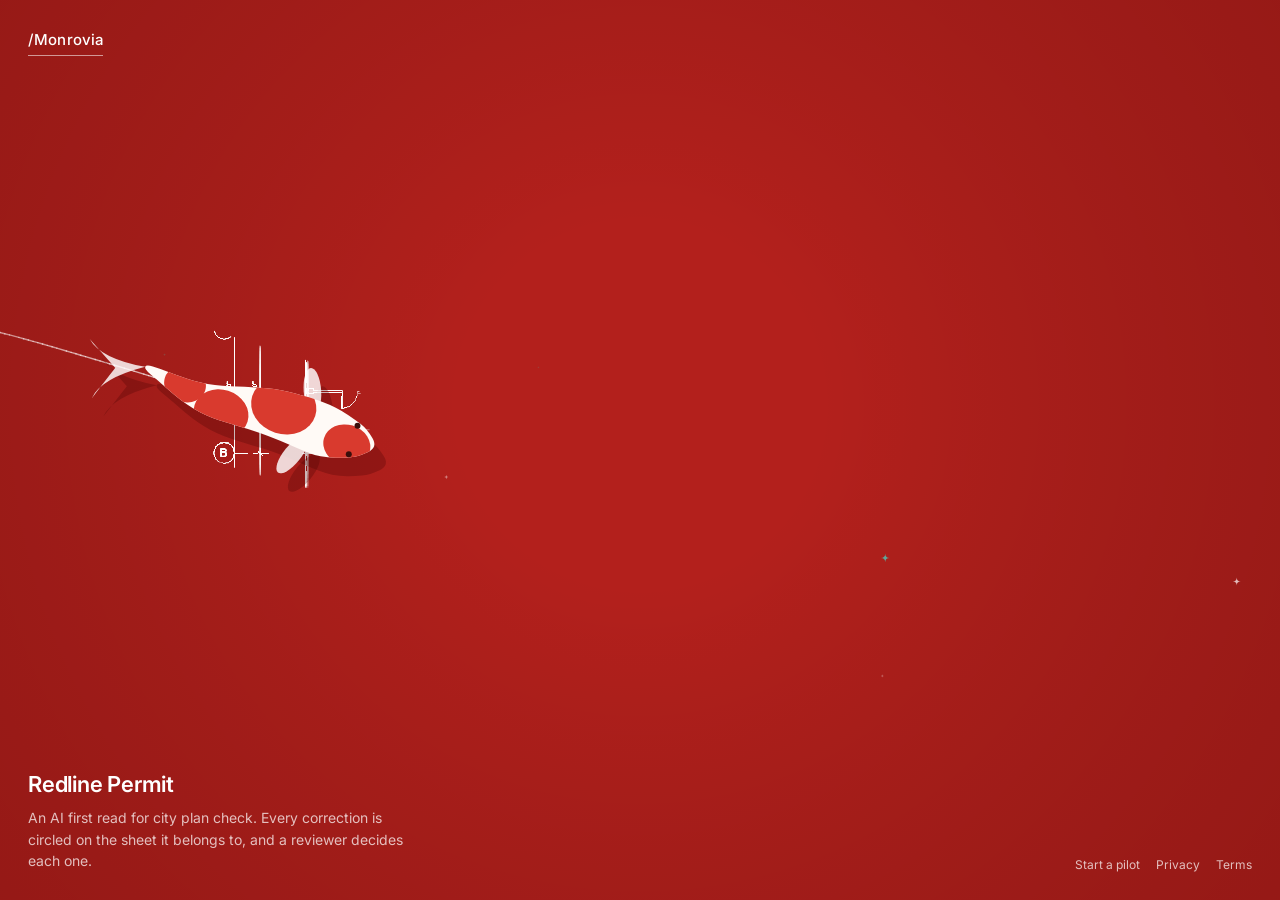
==== commit aa120567: "Landing: Arcadia MOB Level 1 plan with large dimensions; Monrovia: new City Hall on the grade line, " ====
--- a/index.html
+++ b/index.html
@@ -66,9 +66,10 @@
     ctx.setTransform(DPR, 0, 0, DPR, 0, 0);
     const m = Math.min(W, H);
     L = Math.max(80, Math.min(m * 0.3, 230)); seg = L / N;
-    const ar = 1.45;
-    bw = Math.min(W * (W < 640 ? 0.74 : 0.56), H * 0.5 * ar); bh = bw / ar;
-    bx = (W - bw) / 2; by = Math.max(H * 0.14, H * (W < 640 ? 0.36 : 0.42) - bh / 2);
+    // the plan sheet keeps its own proportions (1400 x 1070)
+    const sc = Math.min(W * (W < 640 ? 0.93 : 0.86) / PW, H * (W < 640 ? 0.52 : 0.74) / PH);
+    bw = PW * sc; bh = PH * sc;
+    bx = (W - bw) / 2; by = Math.max(H * 0.06, H * (W < 640 ? 0.36 : 0.44) - bh / 2);
     plan = mk(); drawPlan(plan.getContext('2d'));
     rev = mk(); rctx = rev.getContext('2d');
     resetCycle(performance.now() / 1000, true);
@@ -92,134 +93,46 @@
     target = null; wake = [];
   }
 
-  /* ---------- the hidden plan sheet ---------- */
+  /* ---------- the hidden plan sheet: a medical office building, Level 1, fully annotated ---------- */
+  const PLAN_IMG = new Image(), PW = 1400, PH = 1070;
+  PLAN_IMG.onload = () => { if (plan) drawPlan(plan.getContext('2d')); };
+  PLAN_IMG.src = '/assets/plan-l1.png';
   function drawPlan(g) {
-    const X = x => bx + x * bw, Y = y => by + y * bh;
-    const t = Math.max(3, bw * 0.011), thin = Math.max(1, bw * 0.0022);
-    const fs = Math.max(7, bw * 0.02);
-    g.strokeStyle = '#fff'; g.fillStyle = '#fff'; g.lineJoin = 'miter';
-
-    const line = (x1, y1, x2, y2, w) => { g.lineWidth = w; g.beginPath(); g.moveTo(X(x1), Y(y1)); g.lineTo(X(x2), Y(y2)); g.stroke(); };
-    const rect = (x1, y1, x2, y2, w = thin) => { g.lineWidth = w; g.strokeRect(X(x1), Y(y1), X(x2) - X(x1), Y(y2) - Y(y1)); };
-
-    // walls (solid poché)
-    g.lineCap = 'square';
-    g.lineWidth = t * 1.4; g.strokeRect(X(0), Y(0), bw, bh);
-    [[0.42, 0, 0.42, 1], [0, 0.55, 0.42, 0.55], [0.42, 0.4, 1, 0.4], [0.72, 0.4, 0.72, 1]].forEach(a => line(...a, t));
-    g.lineCap = 'butt';
-
-    // openings: cut, then draw
-    const cut = (x1, y1, x2, y2, th) => {
-      g.globalCompositeOperation = 'destination-out';
-      if (y1 === y2) g.fillRect(X(x1), Y(y1) - th, X(x2) - X(x1), th * 2);
-      else g.fillRect(X(x1) - th, Y(y1), th * 2, Y(y2) - Y(y1));
-      g.globalCompositeOperation = 'source-over';
-    };
-    const door = (x1, y1, x2, y2, dir) => {
-      cut(x1, y1, x2, y2, t * 0.9); g.lineWidth = thin; g.beginPath();
-      if (y1 === y2) {
-        const hx = X(x1), hy = Y(y1), len = X(x2) - X(x1);
-        g.moveTo(hx, hy); g.lineTo(hx, hy + dir * len); g.stroke();
-        g.beginPath(); g.setLineDash([3, 3]);
-        g.arc(hx, hy, len, dir > 0 ? Math.PI / 2 : -Math.PI / 2, 0, dir < 0); g.stroke();
-      } else {
-        const hx = X(x1), hy = Y(y1), len = Y(y2) - Y(y1);
-        g.moveTo(hx, hy); g.lineTo(hx + dir * len, hy); g.stroke();
-        g.beginPath(); g.setLineDash([3, 3]);
-        g.arc(hx, hy, len, dir > 0 ? 0 : Math.PI, Math.PI / 2, dir < 0); g.stroke();
-      }
-      g.setLineDash([]);
-    };
-    const win = (x1, y1, x2, y2) => {
-      const th = t * 1.1; cut(x1, y1, x2, y2, th); g.lineWidth = thin;
-      if (y1 === y2) [-th * 0.7, 0, th * 0.7].forEach(o => { g.beginPath(); g.moveTo(X(x1), Y(y1) + o); g.lineTo(X(x2), Y(y1) + o); g.stroke(); });
-      else [-th * 0.7, 0, th * 0.7].forEach(o => { g.beginPath(); g.moveTo(X(x1) + o, Y(y1)); g.lineTo(X(x1) + o, Y(y2)); g.stroke(); });
-    };
-    door(0.12, 0, 0.22, 0, 1);            // entry
-    door(0.42, 0.14, 0.42, 0.26, -1);      // living / kitchen
-    door(0.26, 0.55, 0.36, 0.55, 1);       // living / bed 1
-    door(0.42, 0.62, 0.42, 0.72, 1);       // bed 1 / bath
-    door(0.78, 0.4, 0.88, 0.4, 1);         // kitchen / bed 2
-    win(0.55, 0, 0.78, 0); win(0, 0.18, 0, 0.38); win(0, 0.68, 0, 0.86);
-    win(0.8, 1, 0.94, 1); win(1, 0.55, 1, 0.78); win(0.27, 1, 0.37, 1);
-
-    // fixtures
-    rect(0.45, 0.03, 0.7, 0.1); rect(0.91, 0.03, 0.97, 0.32);          // counters
-    rect(0.56, 0.19, 0.8, 0.27);                                         // island
-    rect(0.6, 0.045, 0.66, 0.085);
-    g.beginPath(); g.arc(X(0.63), Y(0.065), bw * 0.008, 0, 7); g.stroke(); // sink
-    rect(0.45, 0.8, 0.69, 0.96); rect(0.465, 0.825, 0.675, 0.935);       // tub
-    rect(0.6, 0.44, 0.69, 0.53);
-    g.beginPath(); g.ellipse(X(0.645), Y(0.485), bw * 0.018, bh * 0.025, 0, 0, 7); g.stroke();
-    rect(0.46, 0.44, 0.52, 0.47);
-    g.beginPath(); g.ellipse(X(0.49), Y(0.52), bw * 0.016, bh * 0.04, 0, 0, 7); g.stroke(); // wc
-    rect(0.07, 0.66, 0.3, 0.93); rect(0.09, 0.675, 0.17, 0.72); rect(0.2, 0.675, 0.28, 0.72); // bed 1
-    rect(0.77, 0.58, 0.96, 0.84); rect(0.79, 0.595, 0.855, 0.635); rect(0.875, 0.595, 0.94, 0.635); // bed 2
-    rect(0.05, 0.06, 0.08, 0.36); rect(0.05, 0.06, 0.25, 0.1);           // sofa
-    rect(0.13, 0.17, 0.25, 0.27);                                        // table
-
-    // room labels
-    g.textAlign = 'center'; g.textBaseline = 'middle';
-    const label = (s, a, x, y) => {
-      g.font = `600 ${fs}px system-ui,sans-serif`; g.fillText(s, X(x), Y(y));
-      g.font = `400 ${fs * 0.8}px system-ui,sans-serif`; g.fillText(a, X(x), Y(y) + fs * 1.15);
-    };
-    label('LIVING', '210 SF', 0.25, 0.43); label('KITCHEN', '180 SF', 0.7, 0.33);
-    label('BED 1', '150 SF', 0.19, 0.97 - 0.02 - 0.0); label('BATH', '72 SF', 0.57, 0.66);
-    label('BED 2', '120 SF', 0.86, 0.91);
-
-    // dimension string
-    g.lineWidth = thin; const dy = -0.07, tick = bw * 0.008;
-    line(0, dy, 1, dy, thin);
-    [[0], [0.42], [0.72], [1]].forEach(([x]) => { g.beginPath(); g.moveTo(X(x) - tick, Y(dy) + tick); g.lineTo(X(x) + tick, Y(dy) - tick); g.stroke(); });
-    g.font = `400 ${fs * 0.85}px system-ui,sans-serif`; g.textBaseline = 'bottom';
-    [[0.21, "14'-6\""], [0.57, "10'-4\""], [0.86, "9'-8\""]].forEach(([x, s]) => g.fillText(s, X(x), Y(dy) - 3));
-    const dx = -0.05; line(dx, 0, dx, 1, thin);
-    [0, 0.55, 1].forEach(y => { g.beginPath(); g.moveTo(X(dx) - tick, Y(y) + tick); g.lineTo(X(dx) + tick, Y(y) - tick); g.stroke(); });
-
-    // grid bubbles
-    const r = Math.max(6, bw * 0.02);
-    g.textBaseline = 'middle'; g.font = `600 ${fs * 0.85}px system-ui,sans-serif`;
-    g.setLineDash([4, 4]);
-    [0, 0.42, 0.72, 1].forEach(x => line(x, -0.13 + r / bh, x, -0.01, thin));
-    g.setLineDash([]);
-    [0, 0.42, 0.72, 1].forEach((x, i) => { g.beginPath(); g.arc(X(x), Y(-0.13), r, 0, 7); g.stroke(); g.fillText(String(i + 1), X(x), Y(-0.13)); });
-
-    // north arrow
-    const nx = X(1) + bw * 0.06, ny = Y(0.12);
-    g.beginPath(); g.arc(nx, ny, r * 1.2, 0, 7); g.stroke();
-    g.beginPath(); g.moveTo(nx, ny - r * 1.2); g.lineTo(nx + r * 0.5, ny + r * 0.6); g.lineTo(nx, ny + r * 0.2); g.closePath(); g.fill();
-    g.fillText('N', nx, ny - r * 2);
-
-    // sheet title
-    g.textAlign = 'left'; g.textBaseline = 'middle';
-    g.beginPath(); g.arc(X(0) + r, Y(1.09), r, 0, 7); g.stroke();
-    g.beginPath(); g.moveTo(X(0), Y(1.09)); g.lineTo(X(0) + 2 * r, Y(1.09)); g.stroke();
-    g.font = `600 ${fs * 0.7}px system-ui,sans-serif`; g.fillText('1', X(0) + r * 0.75, Y(1.09) - r * 0.45);
-    g.fillText('A1.1', X(0) + r * 0.45, Y(1.09) + r * 0.5);
-    g.font = `600 ${fs}px system-ui,sans-serif`; g.fillText('FLOOR PLAN', X(0) + r * 2.8, Y(1.09) - fs * 0.35);
-    g.font = `400 ${fs * 0.8}px system-ui,sans-serif`; g.fillText('1/4" = 1\'-0"', X(0) + r * 2.8, Y(1.09) + fs * 0.65);
-
-    // the redline: a teal revision cloud around the bath with its delta
-    g.strokeStyle = TEAL; g.fillStyle = TEAL; g.lineWidth = Math.max(1.2, thin * 1.3);
-    const c = [X(0.44), Y(0.415), X(0.705), Y(0.985)], bump = Math.max(5, bw * 0.016);
+    g.clearRect(0, 0, W, H);
+    if (!PLAN_IMG.complete || !PLAN_IMG.naturalWidth) return;
+    g.save(); g.globalAlpha = 0.92; g.drawImage(PLAN_IMG, bx, by, bw, bh); g.restore();
+    const S = bw / PW, X = x => bx + x * S, Y = y => by + y * S;
+    // large, readable dimension strings over the sheet's own (grids 1-5 at 36/30/30/24 ft; D-C-B-A at 28/24/28 ft)
+    {
+      const gx = [164, 464, 714, 964, 1164], gy = [192, 425, 625, 858];
+      const fsz = Math.max(8, bw * 0.0135), tk = Math.max(3, bw * 0.006);
+      g.save(); g.strokeStyle = '#F2EDE4'; g.fillStyle = '#F2EDE4'; g.lineWidth = Math.max(0.8, bw * 0.0009);
+      g.font = `600 ${fsz}px Inter,system-ui,sans-serif`; g.textBaseline = 'bottom';
+      const tick = (x, y) => { g.beginPath(); g.moveTo(x - tk, y + tk); g.lineTo(x + tk, y - tk); g.stroke(); };
+      const hdim = (xs, y, labels) => { g.beginPath(); g.moveTo(X(xs[0]) - tk * 2, Y(y)); g.lineTo(X(xs[xs.length - 1]) + tk * 2, Y(y)); g.stroke();
+        xs.forEach(x => { tick(X(x), Y(y)); g.beginPath(); g.moveTo(X(x), Y(y) + tk * 1.6); g.lineTo(X(x), Y(y) - tk * 1.6); g.stroke(); });
+        g.textAlign = 'center'; labels.forEach((s, i) => g.fillText(s, (X(xs[i]) + X(xs[i + 1])) / 2, Y(y) - tk * 0.9)); };
+      const vdim = (ys, x, labels) => { g.beginPath(); g.moveTo(X(x), Y(ys[0]) - tk * 2); g.lineTo(X(x), Y(ys[ys.length - 1]) + tk * 2); g.stroke();
+        ys.forEach(y => { tick(X(x), Y(y)); g.beginPath(); g.moveTo(X(x) - tk * 1.6, Y(y)); g.lineTo(X(x) + tk * 1.6, Y(y)); g.stroke(); });
+        labels.forEach((s, i) => { g.save(); g.translate(X(x) - tk * 0.9, (Y(ys[i]) + Y(ys[i + 1])) / 2); g.rotate(-Math.PI / 2); g.textAlign = 'center'; g.fillText(s, 0, 0); g.restore(); }); };
+      hdim(gx, 62, ["36'-0\"", "30'-0\"", "30'-0\"", "24'-0\""]);
+      hdim([gx[0], gx[4]], 18, ["120'-0\""]);
+      vdim(gy, 1330, ["28'-0\"", "24'-0\"", "28'-0\""]);
+      vdim([gy[0], gy[3]], 1385, ["80'-0\""]);
+      g.restore();
+    }
+    // a teal revision cloud on Urgent Care Waiting (room 121), like a plan-check comment
+    const c = [X(476), Y(644), X(626), Y(844)], bump = Math.max(3, bw * 0.006);
+    g.strokeStyle = TEAL; g.fillStyle = TEAL; g.lineWidth = Math.max(1.2, bw * 0.0018);
     g.beginPath(); g.moveTo(c[0], c[1]);
-    const edge = (x1, y1, x2, y2, nx, ny) => {
-      const len = Math.hypot(x2 - x1, y2 - y1), n = Math.max(2, Math.round(len / (bump * 2)));
-      for (let i = 0; i < n; i++) {
-        const ax = x1 + (x2 - x1) * (i + 1) / n, ay = y1 + (y2 - y1) * (i + 1) / n;
-        const mx = x1 + (x2 - x1) * (i + 0.5) / n, my = y1 + (y2 - y1) * (i + 0.5) / n;
-        g.quadraticCurveTo(mx + nx * bump * 1.6, my + ny * bump * 1.6, ax, ay);
-      }
-    };
-    edge(c[0], c[1], c[2], c[1], 0, -1); edge(c[2], c[1], c[2], c[3], 1, 0);
-    edge(c[2], c[3], c[0], c[3], 0, 1); edge(c[0], c[3], c[0], c[1], -1, 0);
-    g.stroke();
-    const tx = c[2] + bump * 2.2, ty = c[1] - bump * 1.2, ts = Math.max(9, bw * 0.03);
-    g.beginPath(); g.moveTo(tx, ty - ts * 0.6); g.lineTo(tx + ts * 0.6, ty + ts * 0.45); g.lineTo(tx - ts * 0.6, ty + ts * 0.45); g.closePath(); g.stroke();
-    g.textAlign = 'center'; g.font = `600 ${fs * 0.8}px system-ui,sans-serif`; g.fillText('1', tx, ty + ts * 0.12);
-  }
-
+    const edge = (x1, y1, x2, y2, nx, ny) => { const n = Math.max(2, Math.round(Math.hypot(x2 - x1, y2 - y1) / (bump * 2)));
+      for (let i = 0; i < n; i++) { const ax = x1 + (x2 - x1) * (i + 1) / n, ay = y1 + (y2 - y1) * (i + 1) / n, mx = x1 + (x2 - x1) * (i + .5) / n, my = y1 + (y2 - y1) * (i + .5) / n;
+        g.quadraticCurveTo(mx + nx * bump * 1.6, my + ny * bump * 1.6, ax, ay); } };
+    edge(c[0], c[1], c[2], c[1], 0, -1); edge(c[2], c[1], c[2], c[3], 1, 0); edge(c[2], c[3], c[0], c[3], 0, 1); edge(c[0], c[3], c[0], c[1], -1, 0); g.stroke();
+    const tx = c[2] + bump * 2.6, ty = c[1] - bump * 0.4, ts = Math.max(8, bw * 0.012);
+    g.beginPath(); g.moveTo(tx, ty - ts * .6); g.lineTo(tx + ts * .6, ty + ts * .45); g.lineTo(tx - ts * .6, ty + ts * .45); g.closePath(); g.stroke();
+    g.font = `600 ${ts * .8}px system-ui,sans-serif`; g.textAlign = 'center'; g.textBaseline = 'middle'; g.fillText('1', tx, ty + ts * .12);
+  }
   /* ---------- the koi ---------- */
   function cellOf(x, y) {
     const cx = Math.floor((x - bx) / bw * 8), cy = Math.floor((y - by) / bh * 6);
@@ -349,8 +262,7 @@
     vg.addColorStop(0, 'rgba(0,0,0,0)'); vg.addColorStop(1, 'rgba(60,0,0,0.28)');
     ctx.fillStyle = vg; ctx.fillRect(0, 0, W, H);
 
-    // faint hint of the hidden sheet, then what the koi has revealed
-    ctx.globalAlpha = 0.045; ctx.drawImage(plan, 0, 0, W, H);
+    // only what the koi has swum over is revealed; the rest stays plain red
     const fade = phase > CYCLE - FADE ? Math.max(0, (CYCLE - phase) / FADE) : 1;
     ctx.globalAlpha = fade; ctx.drawImage(rev, 0, 0, W, H); ctx.globalAlpha = 1;
 
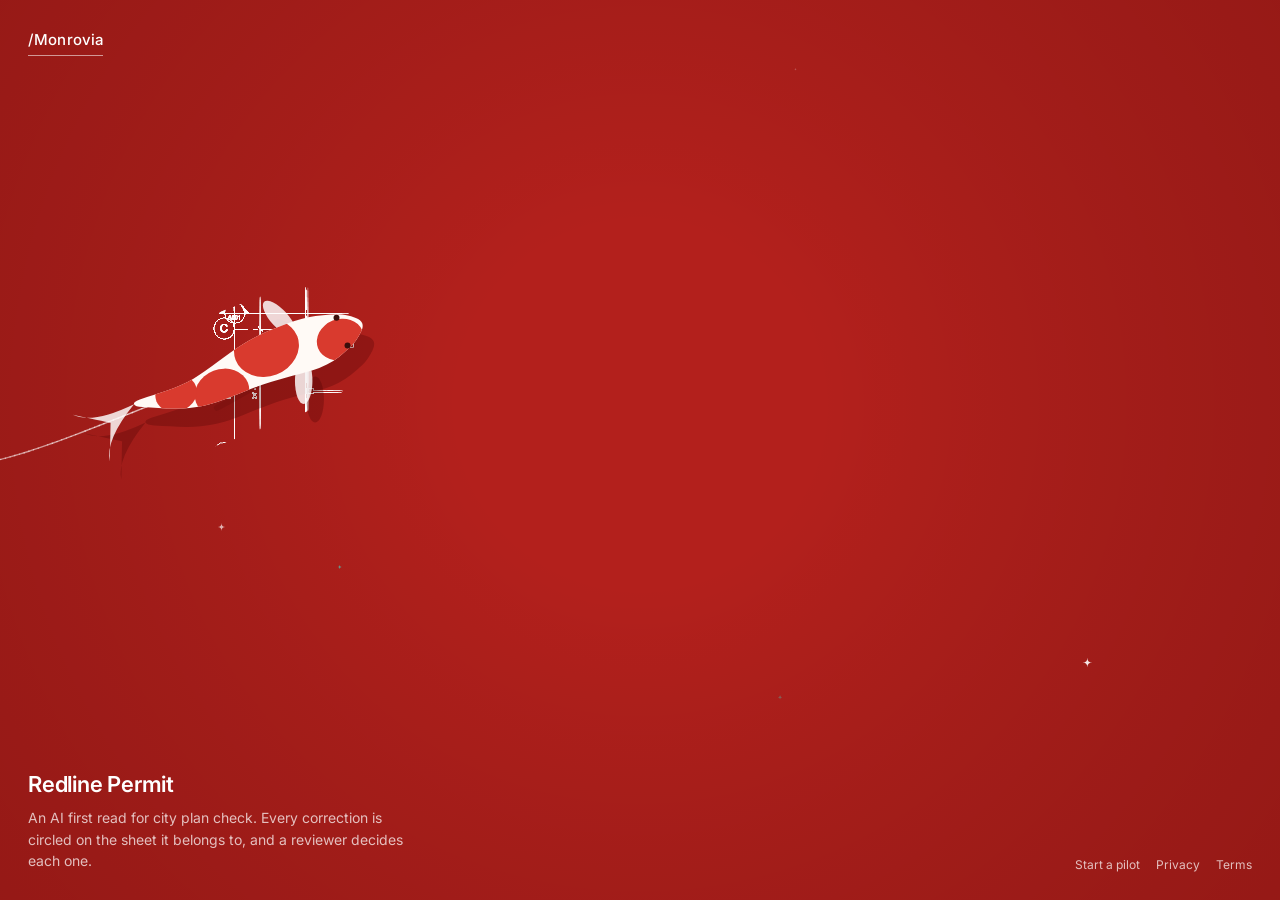
==== commit 15074a15: "SEO: titles, meta, canonical, OG, JSON-LD, robots.txt, sitemap.xml, 404 noindex" ====
--- a/index.html
+++ b/index.html
@@ -3,9 +3,17 @@
 <head>
 <meta charset="utf-8">
 <meta name="viewport" content="width=device-width,initial-scale=1">
-<title>Redline Permit</title>
+<title>Redline Permit · AI Plan Check and Online Permit Portal for Cities</title>
 <link rel="icon" type="image/svg+xml" href="logo.svg">
-<meta name="description" content="Redline Permit gives building departments an AI first read of each plan set. Reviewers decide every comment.">
+<meta name="description" content="AI-assisted plan check and electronic plan review for city building departments. Every correction is circled on its sheet, and a reviewer decides each one.">
+<link rel="canonical" href="https://redlinepermit.com/">
+<meta property="og:type" content="website">
+<meta property="og:site_name" content="Redline Permit">
+<meta property="og:title" content="Redline Permit · AI plan check for cities">
+<meta property="og:description" content="An AI first read of every plan set. Reviewers decide every comment.">
+<meta property="og:url" content="https://redlinepermit.com/">
+<meta name="twitter:card" content="summary">
+<script type="application/ld+json">{"@context": "https://schema.org", "@graph": [{"@type": "Organization", "@id": "https://redlinepermit.com/#org", "name": "Redline Permit", "url": "https://redlinepermit.com/", "email": "hello@redlinepermit.com"}, {"@type": "SoftwareApplication", "name": "Redline Permit", "applicationCategory": "BusinessApplication", "applicationSubCategory": "Electronic plan review and online permit portal", "operatingSystem": "Web", "url": "https://redlinepermit.com/", "description": "AI-assisted plan check for city building departments. Every correction is circled on the sheet it belongs to, and a reviewer decides each one.", "audience": {"@type": "Audience", "audienceType": "City building and planning departments"}, "publisher": {"@id": "https://redlinepermit.com/#org"}}]}</script>
 <link rel="preconnect" href="https://fonts.googleapis.com">
 <link href="https://fonts.googleapis.com/css2?family=Inter:wght@400;500;600&display=swap" rel="stylesheet">
 <style>
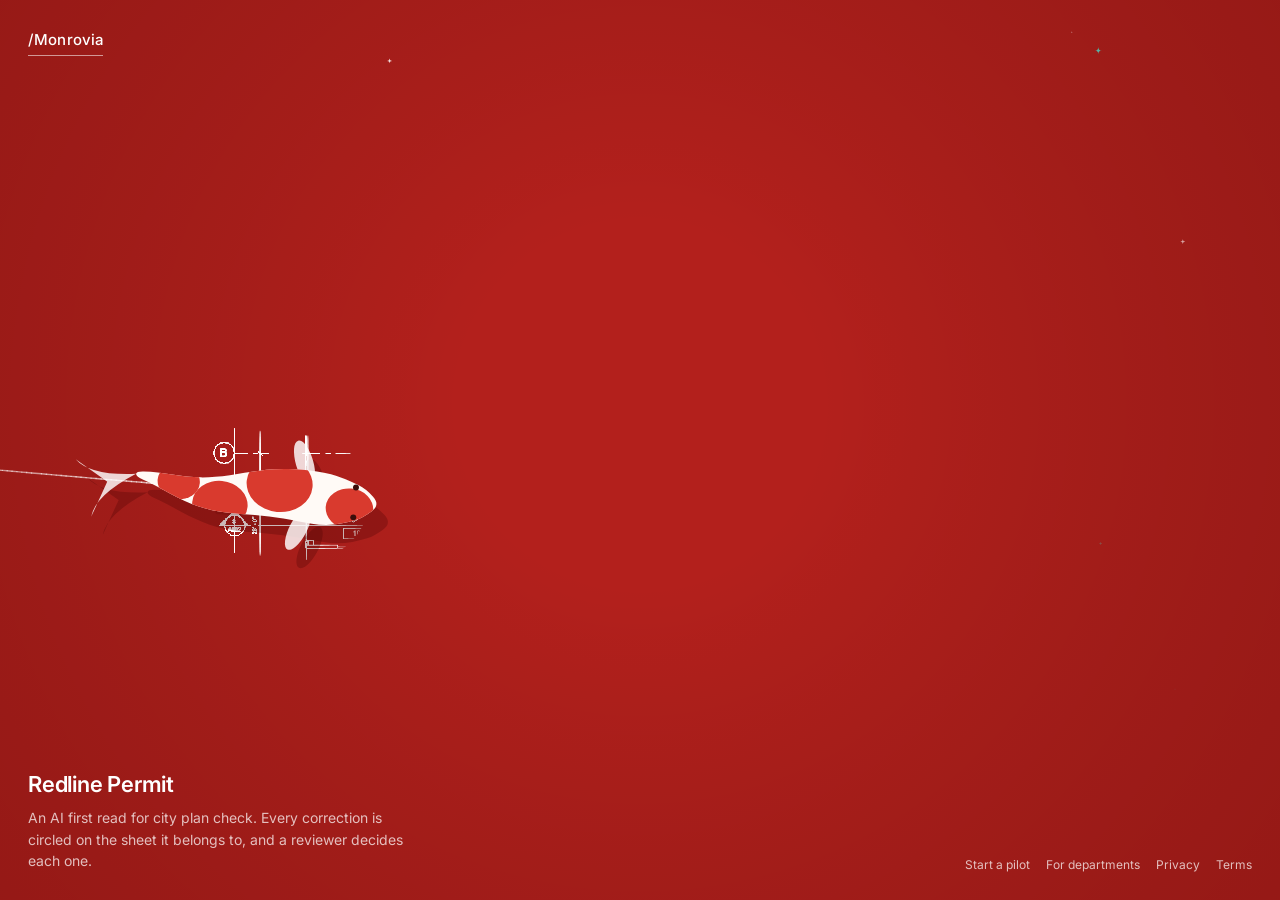
==== commit 5829e3f4: "Landing: add "For departments" footer link; list /departments/ in sitemap" ====
--- a/index.html
+++ b/index.html
@@ -49,7 +49,7 @@
   <h1>Redline Permit</h1>
   <p>An AI first read for city plan check. Every correction is circled on the sheet it belongs to, and a reviewer decides each one.</p>
 </div>
-<nav class="rl-foot"><a href="mailto:ypan@redlinepermit.com?subject=Redline%20Permit%20pilot">Start a pilot</a><a href="/privacy/">Privacy</a><a href="/terms/">Terms</a></nav>
+<nav class="rl-foot"><a href="mailto:ypan@redlinepermit.com?subject=Redline%20Permit%20pilot">Start a pilot</a><a href="/departments/">For departments</a><a href="/privacy/">Privacy</a><a href="/terms/">Terms</a></nav>
 <script>
 /* Redline Permit landing: a koi swims across the red pond; its wake reveals a plan sheet. */
 (() => {
